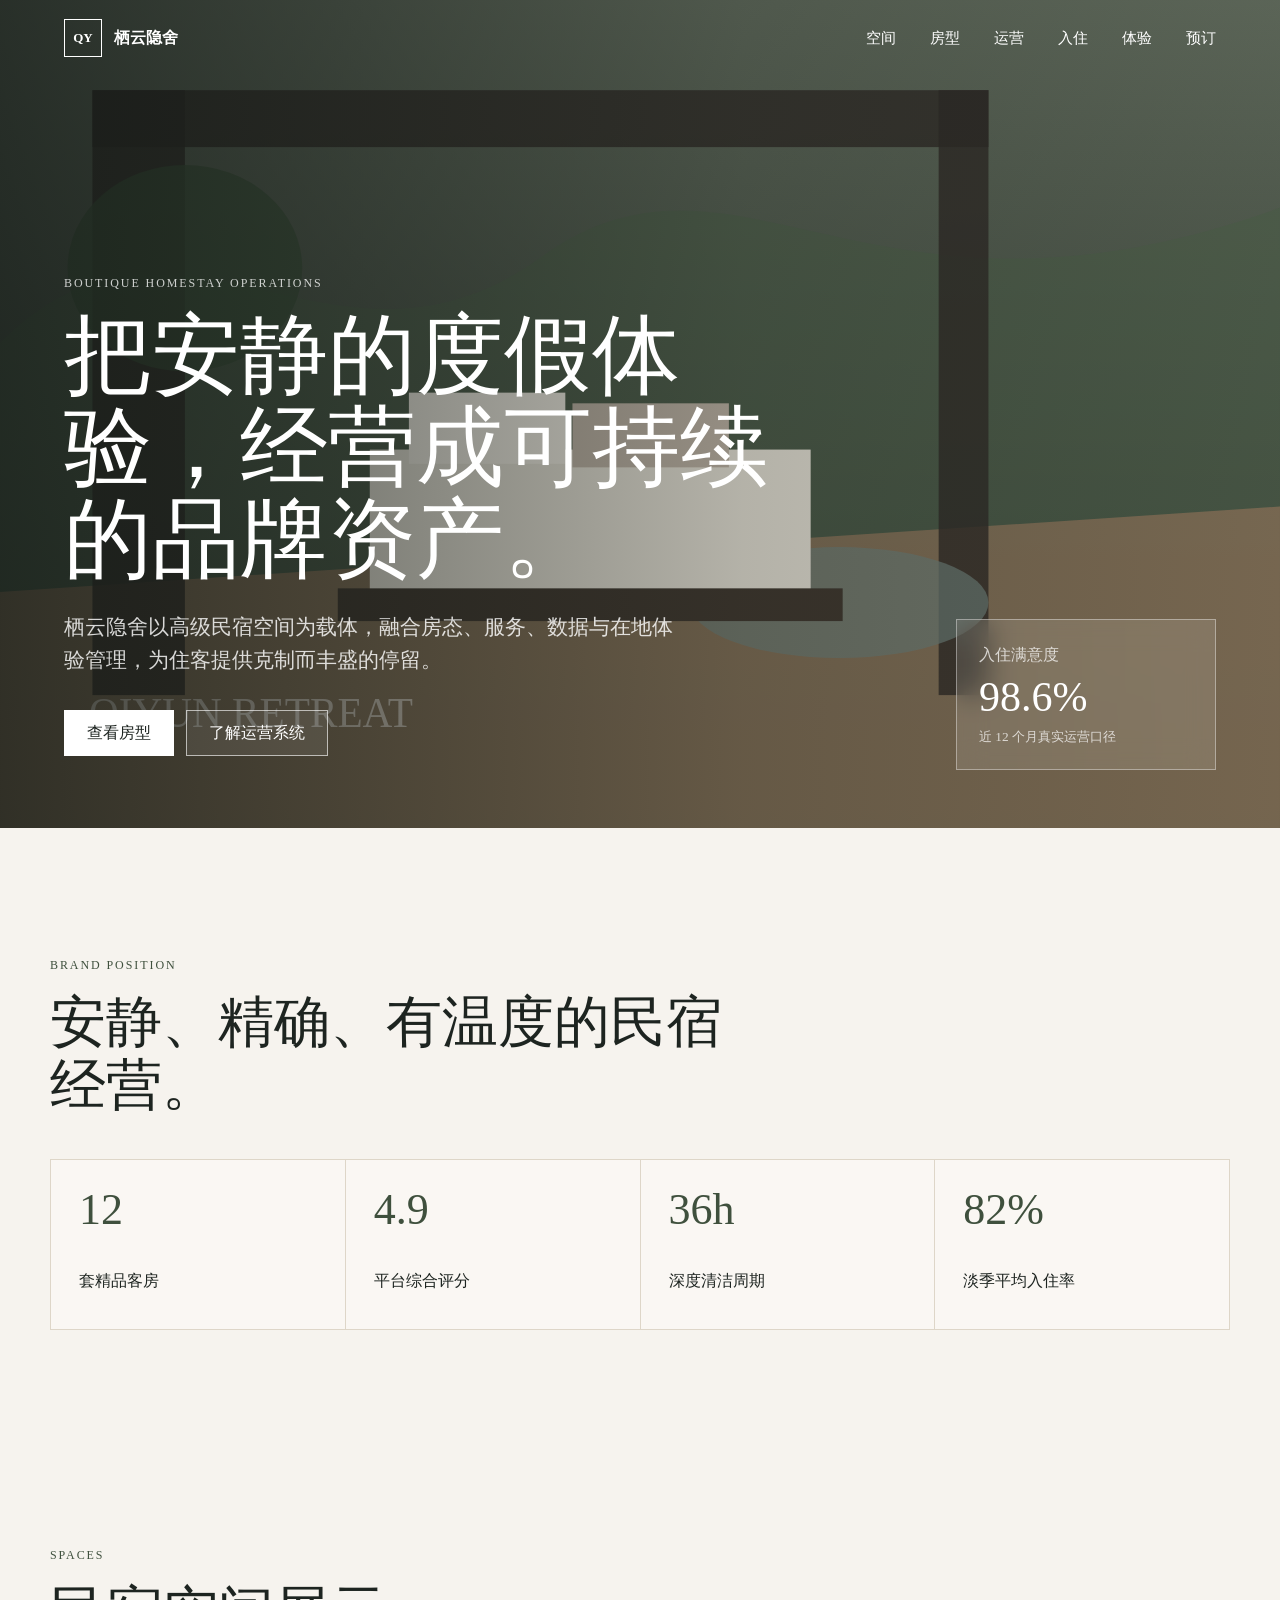
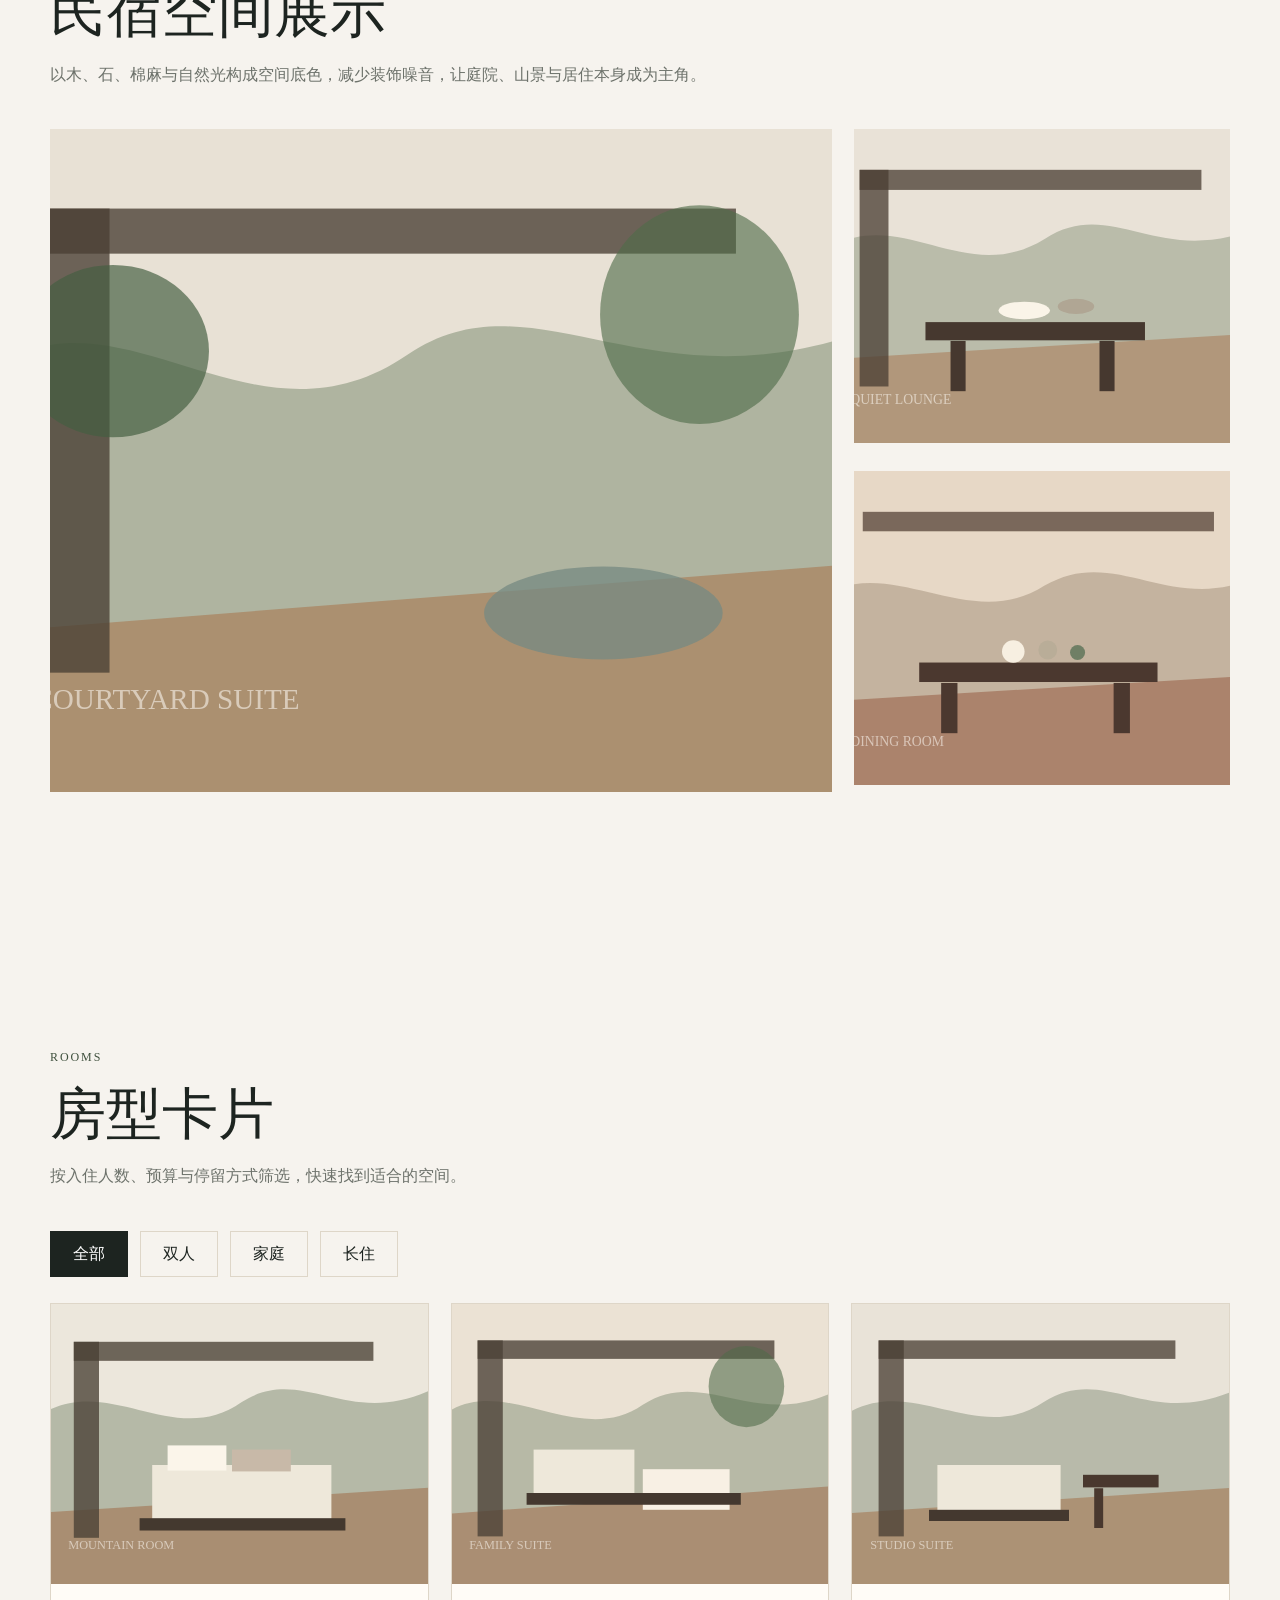
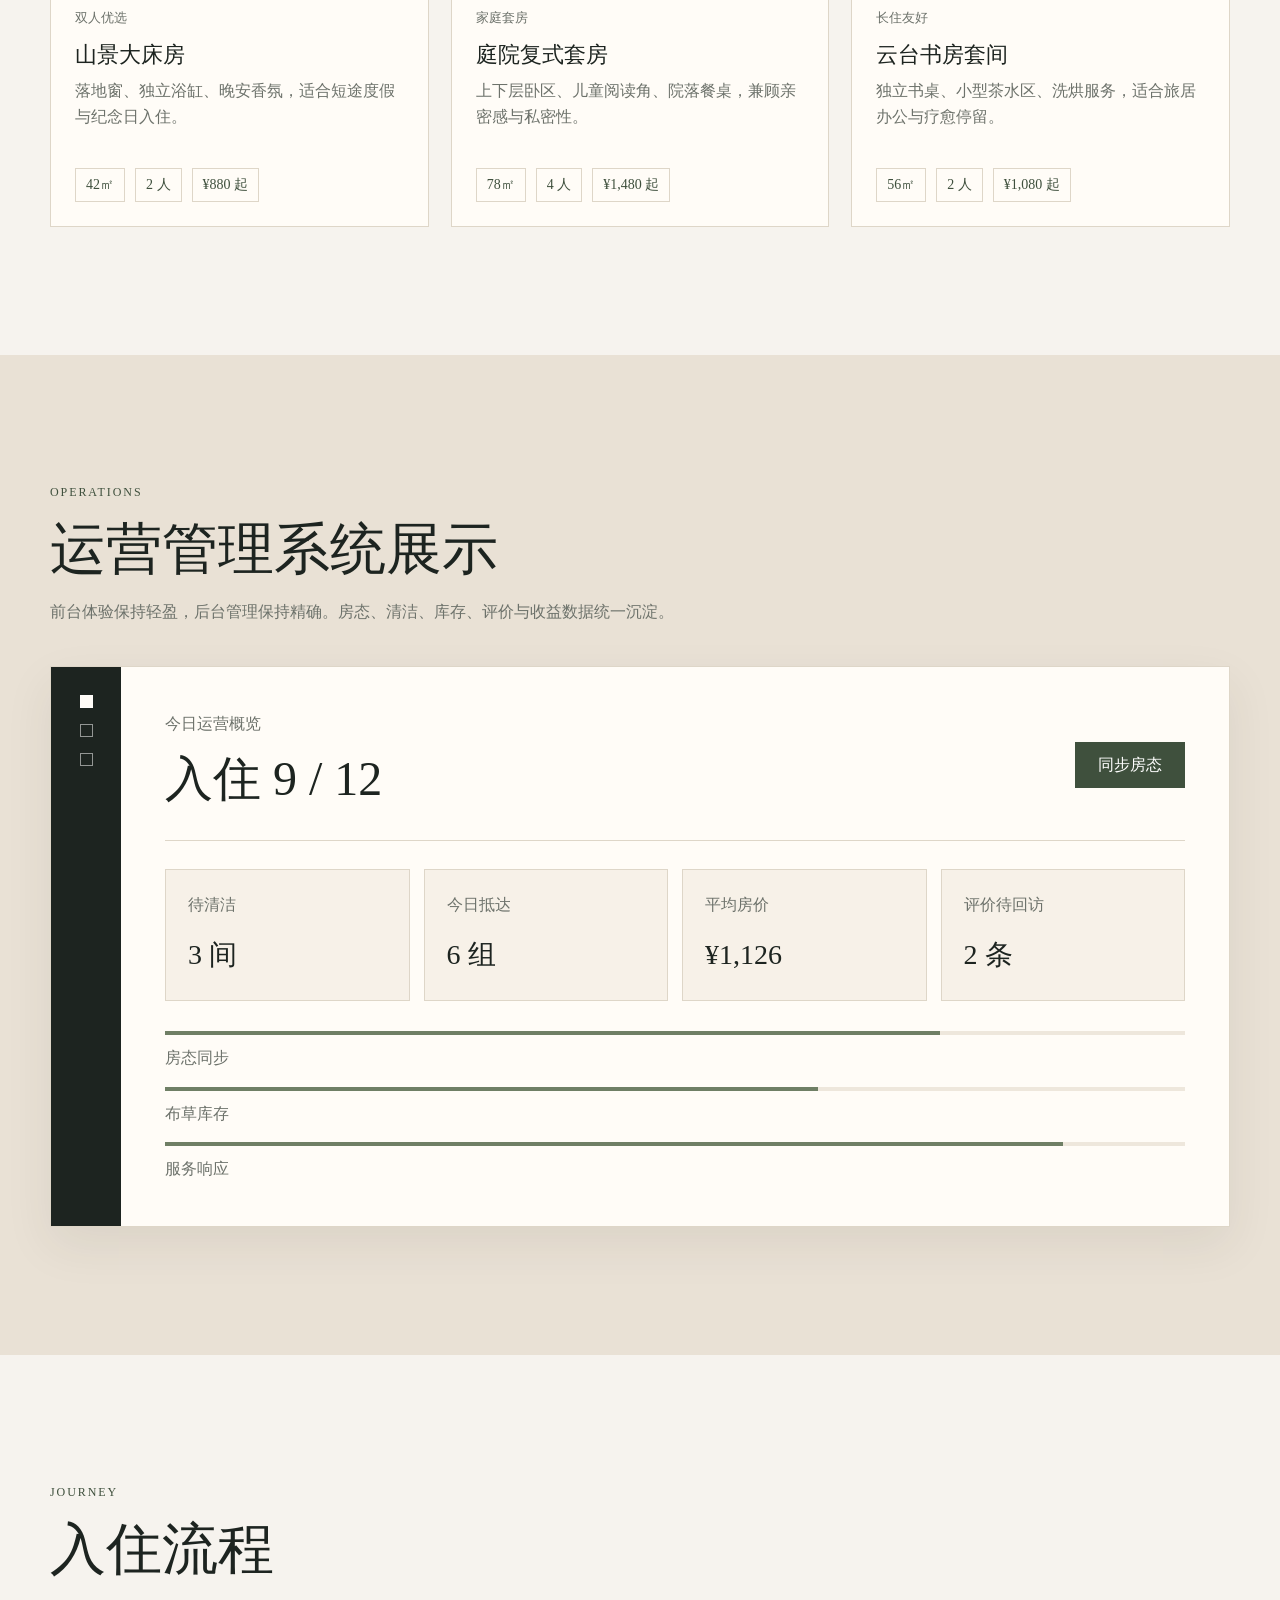
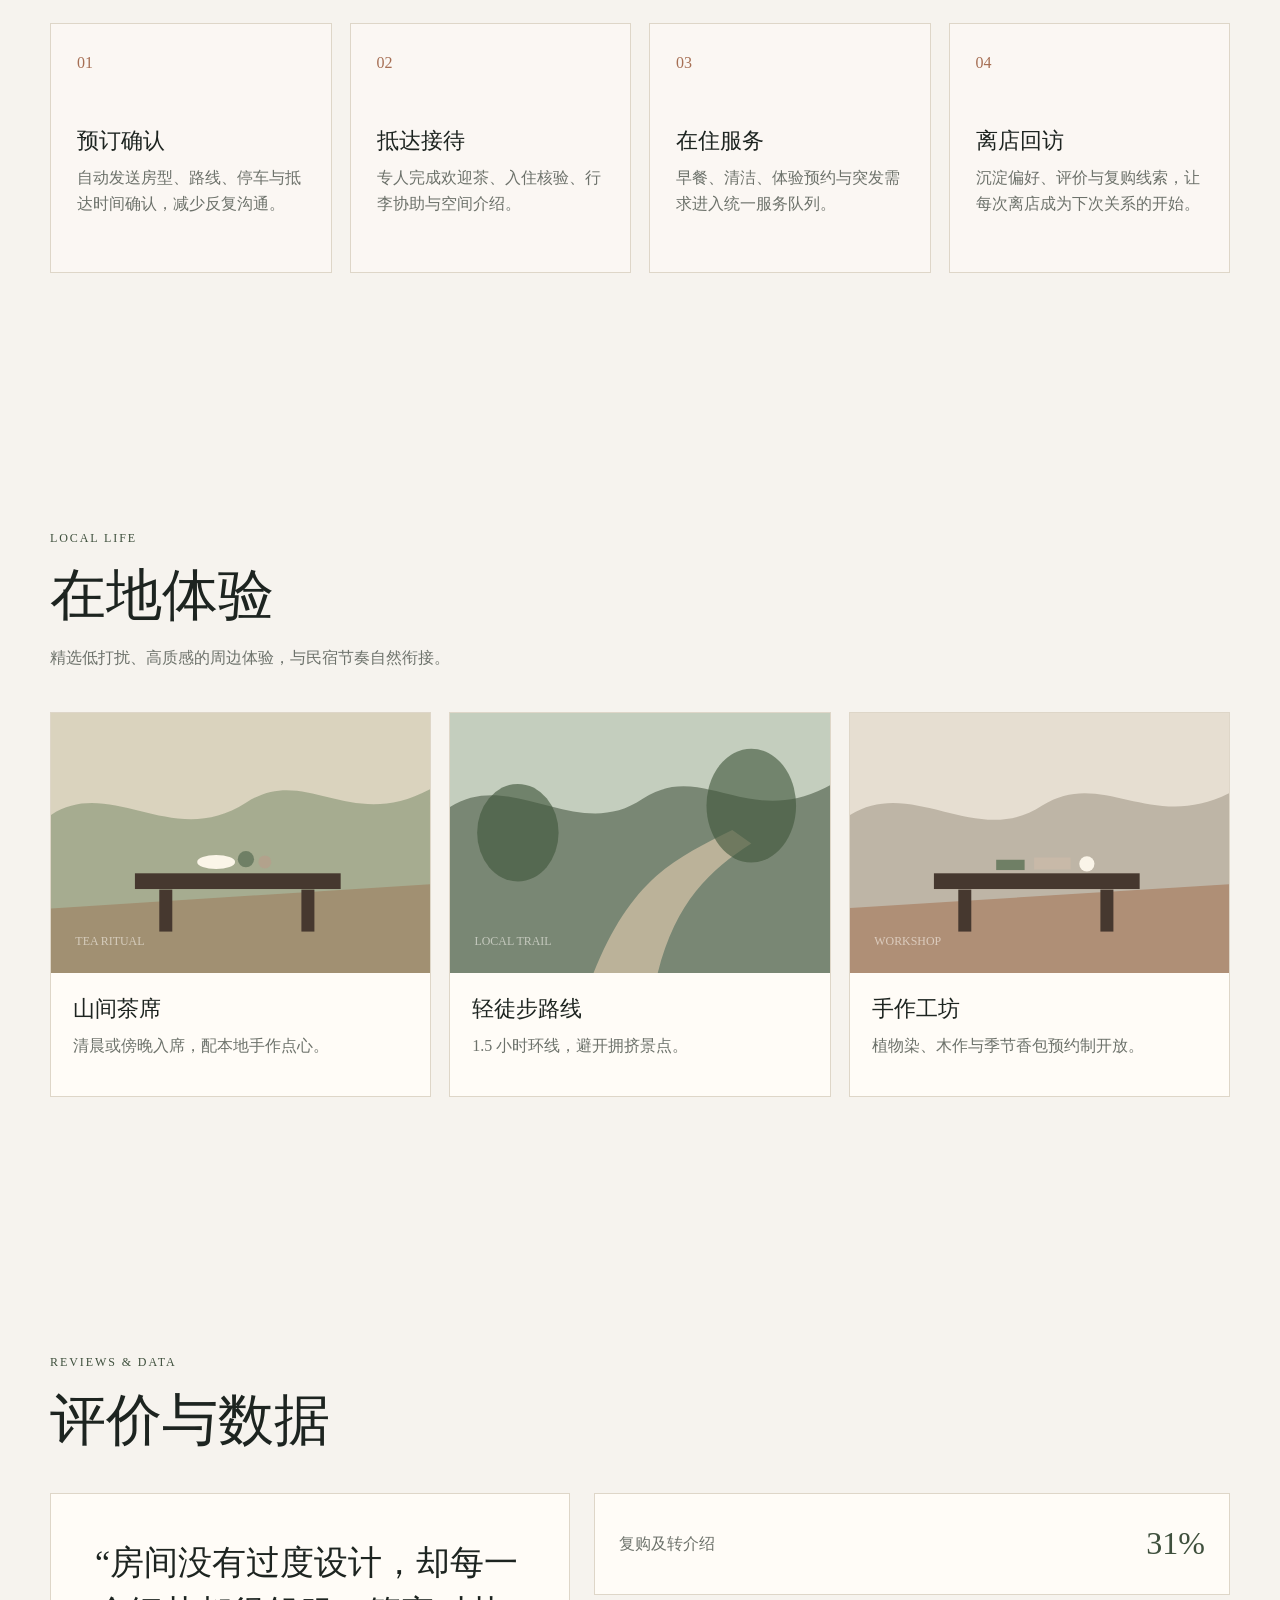
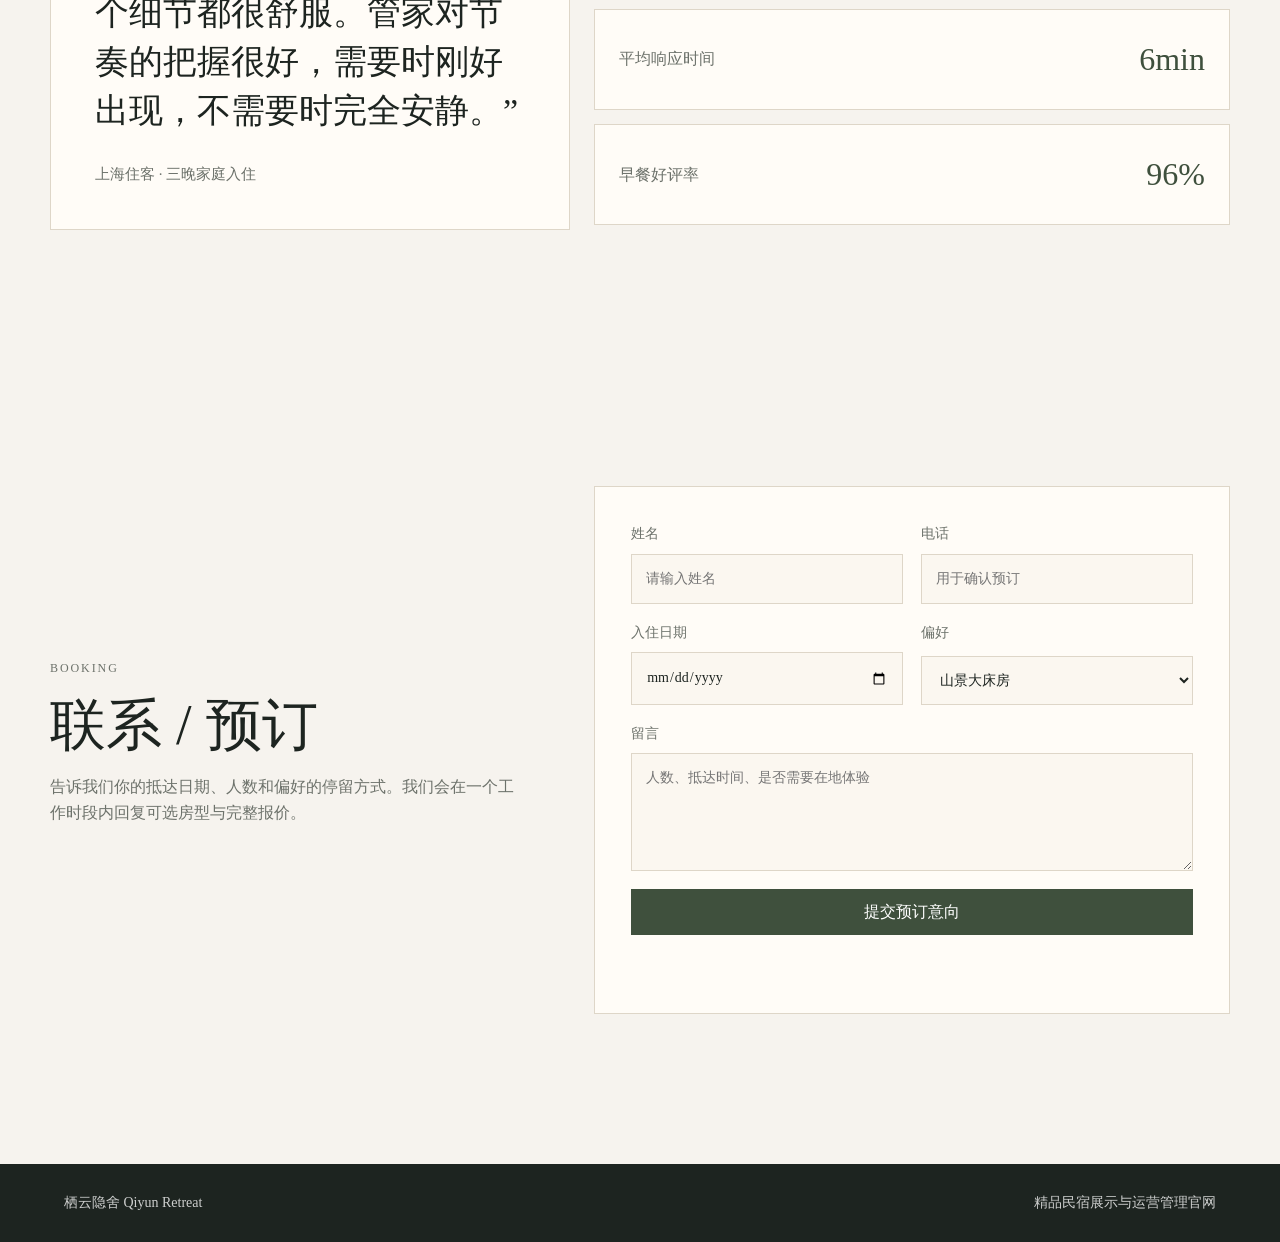
==== index.html @ 8122bf20 "Create homestay static website" ====
<!DOCTYPE html>
<html lang="zh-CN">
  <head>
    <meta charset="UTF-8" />
    <meta name="viewport" content="width=device-width, initial-scale=1.0" />
    <title>栖云隐舍 | 高级民宿运营与展示</title>
    <meta
      name="description"
      content="栖云隐舍是一个面向精品度假与高效运营的高级民宿品牌官网，展示空间、房型、入住流程、在地体验与运营管理能力。"
    />
    <link rel="stylesheet" href="styles.css" />
  </head>
  <body>
    <header class="site-header" data-header>
      <a class="brand" href="#home" aria-label="返回首页">
        <span class="brand-mark">QY</span>
        <span>栖云隐舍</span>
      </a>

      <button class="nav-toggle" type="button" aria-label="打开导航" aria-expanded="false" data-nav-toggle>
        <span></span>
        <span></span>
      </button>

      <nav class="site-nav" data-nav>
        <a href="#spaces">空间</a>
        <a href="#rooms">房型</a>
        <a href="#operations">运营</a>
        <a href="#journey">入住</a>
        <a href="#local">体验</a>
        <a href="#contact">预订</a>
      </nav>
    </header>

    <main>
      <section class="hero" id="home">
        <picture>
          <img src="assets/images/hero-retreat.svg" alt="山居民宿庭院与室内灯光" class="hero-image" />
        </picture>
        <div class="hero-overlay"></div>
        <div class="hero-content reveal">
          <p class="eyebrow">Boutique Homestay Operations</p>
          <h1>把安静的度假体验，经营成可持续的品牌资产。</h1>
          <p class="hero-copy">
            栖云隐舍以高级民宿空间为载体，融合房态、服务、数据与在地体验管理，为住客提供克制而丰盛的停留。
          </p>
          <div class="hero-actions">
            <a class="button primary" href="#rooms">查看房型</a>
            <a class="button secondary" href="#operations">了解运营系统</a>
          </div>
        </div>
        <div class="hero-panel reveal">
          <span>入住满意度</span>
          <strong>98.6%</strong>
          <small>近 12 个月真实运营口径</small>
        </div>
      </section>

      <section class="section intro">
        <div class="section-heading reveal">
          <p class="eyebrow">Brand Position</p>
          <h2>安静、精确、有温度的民宿经营。</h2>
        </div>
        <div class="intro-grid">
          <article class="metric-card reveal">
            <strong>12</strong>
            <span>套精品客房</span>
          </article>
          <article class="metric-card reveal">
            <strong>4.9</strong>
            <span>平台综合评分</span>
          </article>
          <article class="metric-card reveal">
            <strong>36h</strong>
            <span>深度清洁周期</span>
          </article>
          <article class="metric-card reveal">
            <strong>82%</strong>
            <span>淡季平均入住率</span>
          </article>
        </div>
      </section>

      <section class="section split-section" id="spaces">
        <div class="section-heading reveal">
          <p class="eyebrow">Spaces</p>
          <h2>民宿空间展示</h2>
          <p>
            以木、石、棉麻与自然光构成空间底色，减少装饰噪音，让庭院、山景与居住本身成为主角。
          </p>
        </div>
        <div class="space-gallery">
          <figure class="feature-image reveal">
            <img src="assets/images/courtyard-suite.svg" alt="带庭院的高级民宿客房" />
            <figcaption>庭院套房 · 私享泡池 · 晨间茶席</figcaption>
          </figure>
          <div class="stacked-images">
            <figure class="reveal">
              <img src="assets/images/lounge.svg" alt="民宿公共会客厅" />
              <figcaption>公共会客厅</figcaption>
            </figure>
            <figure class="reveal">
              <img src="assets/images/dining.svg" alt="民宿餐厅与早餐台" />
              <figcaption>早餐与晚间小食</figcaption>
            </figure>
          </div>
        </div>
      </section>

      <section class="section rooms-section" id="rooms">
        <div class="section-heading reveal">
          <p class="eyebrow">Rooms</p>
          <h2>房型卡片</h2>
          <p>按入住人数、预算与停留方式筛选，快速找到适合的空间。</p>
        </div>

        <div class="filter-bar reveal" aria-label="房型筛选">
          <button class="filter-button active" type="button" data-filter="all">全部</button>
          <button class="filter-button" type="button" data-filter="couple">双人</button>
          <button class="filter-button" type="button" data-filter="family">家庭</button>
          <button class="filter-button" type="button" data-filter="longstay">长住</button>
        </div>

        <div class="room-grid">
          <article class="room-card reveal" data-category="couple">
            <img src="assets/images/room-mountain.svg" alt="山景大床房" />
            <div class="room-card-body">
              <p class="room-label">双人优选</p>
              <h3>山景大床房</h3>
              <p>落地窗、独立浴缸、晚安香氛，适合短途度假与纪念日入住。</p>
              <div class="room-meta">
                <span>42㎡</span>
                <span>2 人</span>
                <span>¥880 起</span>
              </div>
            </div>
          </article>

          <article class="room-card reveal" data-category="family">
            <img src="assets/images/room-family.svg" alt="家庭复式套房" />
            <div class="room-card-body">
              <p class="room-label">家庭套房</p>
              <h3>庭院复式套房</h3>
              <p>上下层卧区、儿童阅读角、院落餐桌，兼顾亲密感与私密性。</p>
              <div class="room-meta">
                <span>78㎡</span>
                <span>4 人</span>
                <span>¥1,480 起</span>
              </div>
            </div>
          </article>

          <article class="room-card reveal" data-category="longstay">
            <img src="assets/images/room-studio.svg" alt="带书桌的长住套房" />
            <div class="room-card-body">
              <p class="room-label">长住友好</p>
              <h3>云台书房套间</h3>
              <p>独立书桌、小型茶水区、洗烘服务，适合旅居办公与疗愈停留。</p>
              <div class="room-meta">
                <span>56㎡</span>
                <span>2 人</span>
                <span>¥1,080 起</span>
              </div>
            </div>
          </article>
        </div>
      </section>

      <section class="section operations-section" id="operations">
        <div class="section-heading reveal">
          <p class="eyebrow">Operations</p>
          <h2>运营管理系统展示</h2>
          <p>前台体验保持轻盈，后台管理保持精确。房态、清洁、库存、评价与收益数据统一沉淀。</p>
        </div>
        <div class="dashboard reveal">
          <div class="dashboard-sidebar">
            <span class="dot active"></span>
            <span class="dot"></span>
            <span class="dot"></span>
          </div>
          <div class="dashboard-main">
            <div class="dashboard-top">
              <div>
                <span>今日运营概览</span>
                <strong>入住 9 / 12</strong>
              </div>
              <button type="button">同步房态</button>
            </div>
            <div class="dashboard-grid">
              <article>
                <span>待清洁</span>
                <strong>3 间</strong>
              </article>
              <article>
                <span>今日抵达</span>
                <strong>6 组</strong>
              </article>
              <article>
                <span>平均房价</span>
                <strong>¥1,126</strong>
              </article>
              <article>
                <span>评价待回访</span>
                <strong>2 条</strong>
              </article>
            </div>
            <div class="timeline">
              <span style="--width: 76%">房态同步</span>
              <span style="--width: 64%">布草库存</span>
              <span style="--width: 88%">服务响应</span>
            </div>
          </div>
        </div>
      </section>

      <section class="section process-section" id="journey">
        <div class="section-heading reveal">
          <p class="eyebrow">Journey</p>
          <h2>入住流程</h2>
        </div>
        <div class="process-grid">
          <article class="process-card reveal">
            <span>01</span>
            <h3>预订确认</h3>
            <p>自动发送房型、路线、停车与抵达时间确认，减少反复沟通。</p>
          </article>
          <article class="process-card reveal">
            <span>02</span>
            <h3>抵达接待</h3>
            <p>专人完成欢迎茶、入住核验、行李协助与空间介绍。</p>
          </article>
          <article class="process-card reveal">
            <span>03</span>
            <h3>在住服务</h3>
            <p>早餐、清洁、体验预约与突发需求进入统一服务队列。</p>
          </article>
          <article class="process-card reveal">
            <span>04</span>
            <h3>离店回访</h3>
            <p>沉淀偏好、评价与复购线索，让每次离店成为下次关系的开始。</p>
          </article>
        </div>
      </section>

      <section class="section local-section" id="local">
        <div class="section-heading reveal">
          <p class="eyebrow">Local Life</p>
          <h2>在地体验</h2>
          <p>精选低打扰、高质感的周边体验，与民宿节奏自然衔接。</p>
        </div>
        <div class="experience-grid">
          <article class="experience-card reveal">
            <img src="assets/images/tea.svg" alt="山间茶席体验" />
            <h3>山间茶席</h3>
            <p>清晨或傍晚入席，配本地手作点心。</p>
          </article>
          <article class="experience-card reveal">
            <img src="assets/images/trail.svg" alt="轻徒步路线" />
            <h3>轻徒步路线</h3>
            <p>1.5 小时环线，避开拥挤景点。</p>
          </article>
          <article class="experience-card reveal">
            <img src="assets/images/workshop.svg" alt="手作体验工坊" />
            <h3>手作工坊</h3>
            <p>植物染、木作与季节香包预约制开放。</p>
          </article>
        </div>
      </section>

      <section class="section review-section" id="reviews">
        <div class="section-heading reveal">
          <p class="eyebrow">Reviews & Data</p>
          <h2>评价与数据</h2>
        </div>
        <div class="review-layout">
          <blockquote class="review-card reveal">
            “房间没有过度设计，却每一个细节都很舒服。管家对节奏的把握很好，需要时刚好出现，不需要时完全安静。”
            <cite>上海住客 · 三晚家庭入住</cite>
          </blockquote>
          <div class="data-list reveal">
            <div>
              <span>复购及转介绍</span>
              <strong>31%</strong>
            </div>
            <div>
              <span>平均响应时间</span>
              <strong>6min</strong>
            </div>
            <div>
              <span>早餐好评率</span>
              <strong>96%</strong>
            </div>
          </div>
        </div>
      </section>

      <section class="section contact-section" id="contact">
        <div class="contact-copy reveal">
          <p class="eyebrow">Booking</p>
          <h2>联系 / 预订</h2>
          <p>告诉我们你的抵达日期、人数和偏好的停留方式。我们会在一个工作时段内回复可选房型与完整报价。</p>
        </div>
        <form class="booking-form reveal">
          <label>
            姓名
            <input type="text" name="name" placeholder="请输入姓名" required />
          </label>
          <label>
            电话
            <input type="tel" name="phone" placeholder="用于确认预订" required />
          </label>
          <label>
            入住日期
            <input type="date" name="date" required />
          </label>
          <label>
            偏好
            <select name="preference">
              <option>山景大床房</option>
              <option>庭院复式套房</option>
              <option>云台书房套间</option>
              <option>需要管家推荐</option>
            </select>
          </label>
          <label class="full">
            留言
            <textarea name="message" rows="4" placeholder="人数、抵达时间、是否需要在地体验"></textarea>
          </label>
          <button class="button primary full" type="submit">提交预订意向</button>
          <p class="form-note" data-form-note></p>
        </form>
      </section>
    </main>

    <footer class="site-footer">
      <span>栖云隐舍 Qiyun Retreat</span>
      <span>精品民宿展示与运营管理官网</span>
    </footer>

    <script src="script.js"></script>
  </body>
</html>
---- styles.css ----
:root {
  --bg: #f6f3ee;
  --surface: #fffcf7;
  --surface-soft: #eee7dc;
  --ink: #1d2420;
  --muted: #6d726b;
  --line: #ded6c8;
  --accent: #6f7f65;
  --accent-dark: #3f503d;
  --clay: #a66f54;
  --white: #ffffff;
  --shadow: 0 18px 45px rgba(54, 45, 34, 0.08);
  --header-height: 76px;
  --max: 1180px;
}

* {
  box-sizing: border-box;
}

html {
  scroll-behavior: smooth;
}

body {
  margin: 0;
  background: var(--bg);
  color: var(--ink);
  font-family: "Noto Serif SC", "Songti SC", "Microsoft YaHei", serif;
  line-height: 1.6;
}

body.nav-open {
  overflow: hidden;
}

img {
  display: block;
  width: 100%;
  height: 100%;
  object-fit: cover;
}

a {
  color: inherit;
  text-decoration: none;
}

button,
input,
select,
textarea {
  font: inherit;
}

.site-header {
  position: fixed;
  inset: 0 0 auto;
  z-index: 20;
  height: var(--header-height);
  display: flex;
  align-items: center;
  justify-content: space-between;
  padding: 0 clamp(20px, 5vw, 64px);
  color: var(--white);
  transition: background 220ms ease, color 220ms ease, border-color 220ms ease;
}

.site-header.scrolled,
.site-header.menu-open {
  background: rgba(255, 252, 247, 0.94);
  color: var(--ink);
  border-bottom: 1px solid var(--line);
  backdrop-filter: blur(18px);
}

.brand {
  display: inline-flex;
  align-items: center;
  gap: 12px;
  font-weight: 600;
  letter-spacing: 0;
}

.brand-mark {
  display: grid;
  width: 38px;
  height: 38px;
  place-items: center;
  border: 1px solid currentColor;
  font-family: Georgia, serif;
  font-size: 13px;
}

.site-nav {
  display: flex;
  align-items: center;
  gap: clamp(18px, 3vw, 34px);
  font-size: 15px;
}

.site-nav a {
  position: relative;
  padding: 8px 0;
}

.site-nav a::after {
  position: absolute;
  content: "";
  left: 0;
  right: 0;
  bottom: 2px;
  height: 1px;
  background: currentColor;
  transform: scaleX(0);
  transform-origin: right;
  transition: transform 180ms ease;
}

.site-nav a:hover::after,
.site-nav a:focus-visible::after {
  transform: scaleX(1);
  transform-origin: left;
}

.nav-toggle {
  display: none;
  width: 44px;
  height: 44px;
  padding: 0;
  border: 1px solid currentColor;
  background: transparent;
  color: inherit;
}

.nav-toggle span {
  display: block;
  width: 18px;
  height: 1px;
  margin: 6px auto;
  background: currentColor;
  transition: transform 180ms ease;
}

.nav-toggle[aria-expanded="true"] span:first-child {
  transform: translateY(3.5px) rotate(45deg);
}

.nav-toggle[aria-expanded="true"] span:last-child {
  transform: translateY(-3.5px) rotate(-45deg);
}

.hero {
  position: relative;
  min-height: 92vh;
  display: grid;
  align-items: end;
  padding: calc(var(--header-height) + 84px) clamp(20px, 5vw, 64px) 72px;
  color: var(--white);
  overflow: hidden;
}

.hero-image,
.hero picture,
.hero-overlay {
  position: absolute;
  inset: 0;
}

.hero-image {
  filter: saturate(0.86);
}

.hero-overlay {
  background: linear-gradient(90deg, rgba(17, 23, 20, 0.72), rgba(17, 23, 20, 0.26) 58%, rgba(17, 23, 20, 0.12));
}

.hero-content {
  position: relative;
  z-index: 2;
  width: min(760px, 100%);
}

.eyebrow {
  margin: 0 0 16px;
  color: var(--accent-dark);
  font-family: Georgia, "Times New Roman", serif;
  font-size: 12px;
  letter-spacing: 0.16em;
  text-transform: uppercase;
}

.hero .eyebrow {
  color: rgba(255, 255, 255, 0.78);
}

h1,
h2,
h3,
p {
  margin-top: 0;
}

h1 {
  max-width: 820px;
  margin-bottom: 24px;
  font-size: clamp(44px, 7vw, 88px);
  font-weight: 500;
  line-height: 1.05;
}

h2 {
  margin-bottom: 18px;
  font-size: clamp(32px, 4.5vw, 56px);
  font-weight: 500;
  line-height: 1.12;
}

h3 {
  margin-bottom: 10px;
  font-size: 22px;
  font-weight: 500;
  line-height: 1.25;
}

.hero-copy {
  max-width: 620px;
  margin-bottom: 32px;
  color: rgba(255, 255, 255, 0.82);
  font-size: clamp(17px, 2vw, 21px);
}

.hero-actions,
.filter-bar {
  display: flex;
  flex-wrap: wrap;
  gap: 12px;
}

.button,
.filter-button,
.dashboard-top button {
  display: inline-flex;
  align-items: center;
  justify-content: center;
  min-height: 46px;
  padding: 0 22px;
  border: 1px solid transparent;
  cursor: pointer;
  transition: transform 180ms ease, background 180ms ease, color 180ms ease, border-color 180ms ease;
}

.button:hover,
.filter-button:hover,
.dashboard-top button:hover {
  transform: translateY(-2px);
}

.button.primary {
  background: var(--accent-dark);
  color: var(--white);
  border-color: var(--accent-dark);
}

.hero .button.primary {
  background: var(--white);
  color: var(--ink);
  border-color: var(--white);
}

.button.secondary {
  color: var(--white);
  border-color: rgba(255, 255, 255, 0.62);
  background: rgba(255, 255, 255, 0.08);
}

.hero-panel {
  position: absolute;
  z-index: 2;
  right: clamp(20px, 5vw, 64px);
  bottom: 58px;
  width: min(260px, calc(100% - 40px));
  padding: 22px;
  border: 1px solid rgba(255, 255, 255, 0.38);
  background: rgba(255, 252, 247, 0.12);
  backdrop-filter: blur(14px);
}

.hero-panel span,
.hero-panel small {
  display: block;
  color: rgba(255, 255, 255, 0.74);
}

.hero-panel strong {
  display: block;
  margin: 8px 0;
  font-size: 42px;
  font-weight: 500;
  line-height: 1;
}

.section {
  width: min(var(--max), calc(100% - 40px));
  margin: 0 auto;
  padding: clamp(72px, 10vw, 130px) 0;
}

.section-heading {
  max-width: 720px;
  margin-bottom: 42px;
}

.section-heading p:not(.eyebrow),
.contact-copy p,
.room-card p,
.process-card p,
.experience-card p {
  color: var(--muted);
}

.intro {
  padding-bottom: clamp(44px, 7vw, 88px);
}

.intro-grid {
  display: grid;
  grid-template-columns: repeat(4, 1fr);
  border-top: 1px solid var(--line);
  border-left: 1px solid var(--line);
}

.metric-card {
  min-height: 170px;
  padding: 28px;
  border-right: 1px solid var(--line);
  border-bottom: 1px solid var(--line);
  background: rgba(255, 252, 247, 0.42);
}

.metric-card strong {
  display: block;
  margin-bottom: 36px;
  color: var(--accent-dark);
  font-size: 44px;
  font-weight: 500;
  line-height: 1;
}

.space-gallery {
  display: grid;
  grid-template-columns: minmax(0, 1.35fr) minmax(260px, 0.65fr);
  gap: 22px;
}

figure {
  margin: 0;
  overflow: hidden;
  background: var(--surface-soft);
}

.feature-image {
  aspect-ratio: 1.18 / 1;
}

.stacked-images {
  display: grid;
  gap: 22px;
}

.stacked-images figure {
  aspect-ratio: 1.2 / 1;
}

figcaption {
  padding: 14px 0 0;
  color: var(--muted);
  font-size: 14px;
  background: var(--bg);
}

.filter-bar {
  margin-bottom: 26px;
}

.filter-button {
  background: transparent;
  color: var(--ink);
  border-color: var(--line);
}

.filter-button.active {
  background: var(--ink);
  color: var(--white);
  border-color: var(--ink);
}

.room-grid {
  display: grid;
  grid-template-columns: repeat(3, 1fr);
  gap: 22px;
}

.room-card,
.experience-card,
.review-card,
.dashboard,
.booking-form {
  background: var(--surface);
  border: 1px solid var(--line);
}

.room-card {
  display: flex;
  min-height: 100%;
  flex-direction: column;
  transition: transform 220ms ease, border-color 220ms ease;
}

.room-card.is-hidden {
  display: none;
}

.room-card:hover,
.experience-card:hover,
.process-card:hover {
  transform: translateY(-5px);
  border-color: rgba(63, 80, 61, 0.42);
}

.room-card img {
  height: 280px;
}

.room-card-body {
  display: flex;
  flex: 1;
  flex-direction: column;
  padding: 24px;
}

.room-label {
  margin-bottom: 12px;
  color: var(--clay);
  font-size: 13px;
}

.room-meta {
  display: flex;
  flex-wrap: wrap;
  gap: 10px;
  margin-top: auto;
  padding-top: 22px;
  color: var(--accent-dark);
  font-size: 14px;
}

.room-meta span {
  padding: 5px 10px;
  border: 1px solid var(--line);
}

.operations-section {
  width: 100%;
  max-width: none;
  padding-inline: max(20px, calc((100vw - var(--max)) / 2));
  background: #e9e1d5;
}

.dashboard {
  display: grid;
  grid-template-columns: 70px 1fr;
  min-height: 430px;
  box-shadow: var(--shadow);
}

.dashboard-sidebar {
  display: flex;
  flex-direction: column;
  align-items: center;
  gap: 16px;
  padding-top: 28px;
  background: var(--ink);
}

.dot {
  width: 13px;
  height: 13px;
  border: 1px solid rgba(255, 255, 255, 0.52);
}

.dot.active {
  background: var(--surface);
}

.dashboard-main {
  padding: clamp(24px, 4vw, 44px);
}

.dashboard-top {
  display: flex;
  align-items: center;
  justify-content: space-between;
  gap: 18px;
  margin-bottom: 28px;
  padding-bottom: 22px;
  border-bottom: 1px solid var(--line);
}

.dashboard-top span,
.dashboard-grid span,
.timeline span {
  display: block;
  color: var(--muted);
}

.dashboard-top strong {
  display: block;
  margin-top: 4px;
  font-size: clamp(30px, 4vw, 48px);
  font-weight: 500;
}

.dashboard-top button {
  background: var(--accent-dark);
  color: var(--white);
}

.dashboard-grid {
  display: grid;
  grid-template-columns: repeat(4, 1fr);
  gap: 14px;
  margin-bottom: 30px;
}

.dashboard-grid article {
  padding: 22px;
  background: #f7f1e8;
  border: 1px solid var(--line);
}

.dashboard-grid strong {
  display: block;
  margin-top: 16px;
  font-size: 28px;
  font-weight: 500;
}

.timeline {
  display: grid;
  gap: 16px;
}

.timeline span {
  position: relative;
  padding-top: 14px;
}

.timeline span::before,
.timeline span::after {
  position: absolute;
  content: "";
  left: 0;
  top: 0;
  height: 4px;
}

.timeline span::before {
  width: 100%;
  background: var(--surface-soft);
}

.timeline span::after {
  width: var(--width);
  background: var(--accent);
}

.process-grid,
.experience-grid {
  display: grid;
  grid-template-columns: repeat(4, 1fr);
  gap: 18px;
}

.process-card {
  min-height: 250px;
  padding: 26px;
  border: 1px solid var(--line);
  background: rgba(255, 252, 247, 0.55);
  transition: transform 220ms ease, border-color 220ms ease;
}

.process-card span {
  display: block;
  margin-bottom: 52px;
  color: var(--clay);
}

.experience-grid {
  grid-template-columns: repeat(3, 1fr);
}

.experience-card {
  padding-bottom: 22px;
  transition: transform 220ms ease, border-color 220ms ease;
}

.experience-card img {
  height: 260px;
  margin-bottom: 22px;
}

.experience-card h3,
.experience-card p {
  padding: 0 22px;
}

.review-layout,
.contact-section {
  display: grid;
  grid-template-columns: minmax(0, 0.9fr) minmax(320px, 1.1fr);
  gap: 24px;
  align-items: start;
}

.review-card {
  margin: 0;
  padding: clamp(28px, 4vw, 44px);
  color: var(--ink);
  font-size: clamp(22px, 3vw, 34px);
  line-height: 1.45;
}

.review-card cite {
  display: block;
  margin-top: 28px;
  color: var(--muted);
  font-size: 15px;
  font-style: normal;
}

.data-list {
  display: grid;
  gap: 14px;
}

.data-list div {
  display: flex;
  align-items: center;
  justify-content: space-between;
  gap: 16px;
  padding: 24px;
  background: var(--surface);
  border: 1px solid var(--line);
}

.data-list span {
  color: var(--muted);
}

.data-list strong {
  color: var(--accent-dark);
  font-size: 32px;
  font-weight: 500;
}

.contact-section {
  align-items: center;
  padding-bottom: clamp(84px, 12vw, 150px);
}

.contact-copy {
  max-width: 470px;
}

.booking-form {
  display: grid;
  grid-template-columns: repeat(2, 1fr);
  gap: 18px;
  padding: clamp(24px, 4vw, 36px);
}

.booking-form label {
  display: grid;
  gap: 8px;
  color: var(--muted);
  font-size: 14px;
}

.booking-form input,
.booking-form select,
.booking-form textarea {
  width: 100%;
  border: 1px solid var(--line);
  background: #fbf7f0;
  color: var(--ink);
  padding: 13px 14px;
  outline: none;
  transition: border-color 180ms ease, background 180ms ease;
}

.booking-form input:focus,
.booking-form select:focus,
.booking-form textarea:focus {
  border-color: var(--accent-dark);
  background: var(--white);
}

.full {
  grid-column: 1 / -1;
}

.form-note {
  grid-column: 1 / -1;
  min-height: 24px;
  margin: 0;
  color: var(--accent-dark);
}

.site-footer {
  display: flex;
  justify-content: space-between;
  gap: 20px;
  padding: 28px clamp(20px, 5vw, 64px);
  color: rgba(255, 255, 255, 0.78);
  background: var(--ink);
  font-size: 14px;
}

.reveal {
  opacity: 0;
  transform: translateY(26px);
  transition: opacity 620ms ease, transform 620ms ease;
}

.reveal.visible {
  opacity: 1;
  transform: translateY(0);
}

@media (max-width: 980px) {
  .intro-grid,
  .room-grid,
  .dashboard-grid,
  .process-grid,
  .experience-grid,
  .review-layout,
  .contact-section {
    grid-template-columns: repeat(2, 1fr);
  }

  .space-gallery {
    grid-template-columns: 1fr;
  }

  .hero-panel {
    position: relative;
    right: auto;
    bottom: auto;
    margin-top: 46px;
  }
}

@media (max-width: 760px) {
  :root {
    --header-height: 68px;
  }

  .nav-toggle {
    display: block;
  }

  .site-nav {
    position: fixed;
    inset: var(--header-height) 0 auto;
    display: grid;
    gap: 0;
    padding: 18px 20px 26px;
    background: rgba(255, 252, 247, 0.98);
    color: var(--ink);
    border-bottom: 1px solid var(--line);
    transform: translateY(-120%);
    transition: transform 220ms ease;
  }

  .site-nav.open {
    transform: translateY(0);
  }

  .site-nav a {
    padding: 15px 0;
    border-bottom: 1px solid var(--line);
  }

  .hero {
    min-height: 88vh;
    padding-bottom: 42px;
  }

  .hero-overlay {
    background: linear-gradient(180deg, rgba(17, 23, 20, 0.38), rgba(17, 23, 20, 0.78));
  }

  h1 {
    font-size: clamp(42px, 13vw, 64px);
  }

  .intro-grid,
  .room-grid,
  .dashboard-grid,
  .process-grid,
  .experience-grid,
  .review-layout,
  .contact-section,
  .booking-form {
    grid-template-columns: 1fr;
  }

  .metric-card {
    min-height: 140px;
  }

  .dashboard {
    grid-template-columns: 1fr;
  }

  .dashboard-sidebar {
    display: none;
  }

  .dashboard-top {
    align-items: flex-start;
    flex-direction: column;
  }

  .site-footer {
    flex-direction: column;
  }
}

@media (prefers-reduced-motion: reduce) {
  *,
  *::before,
  *::after {
    scroll-behavior: auto !important;
    transition: none !important;
  }

  .reveal {
    opacity: 1;
    transform: none;
  }
}
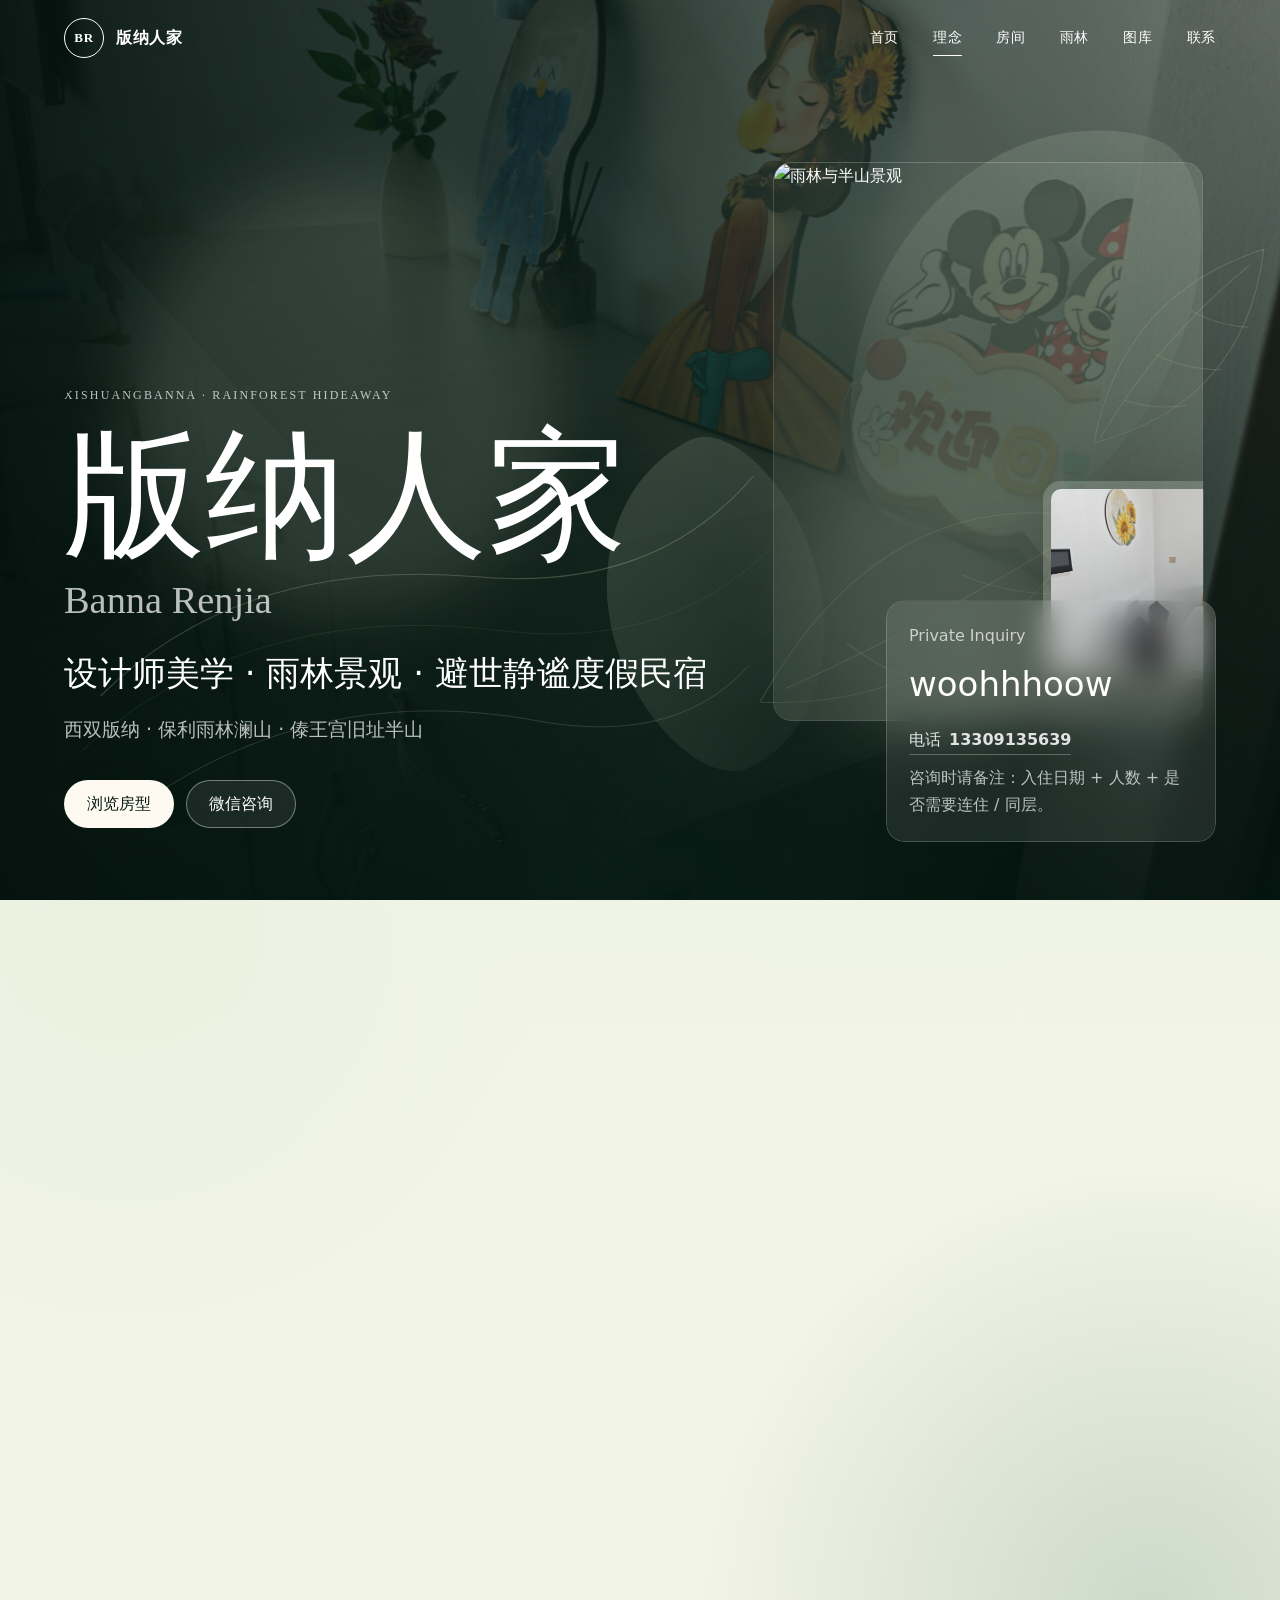
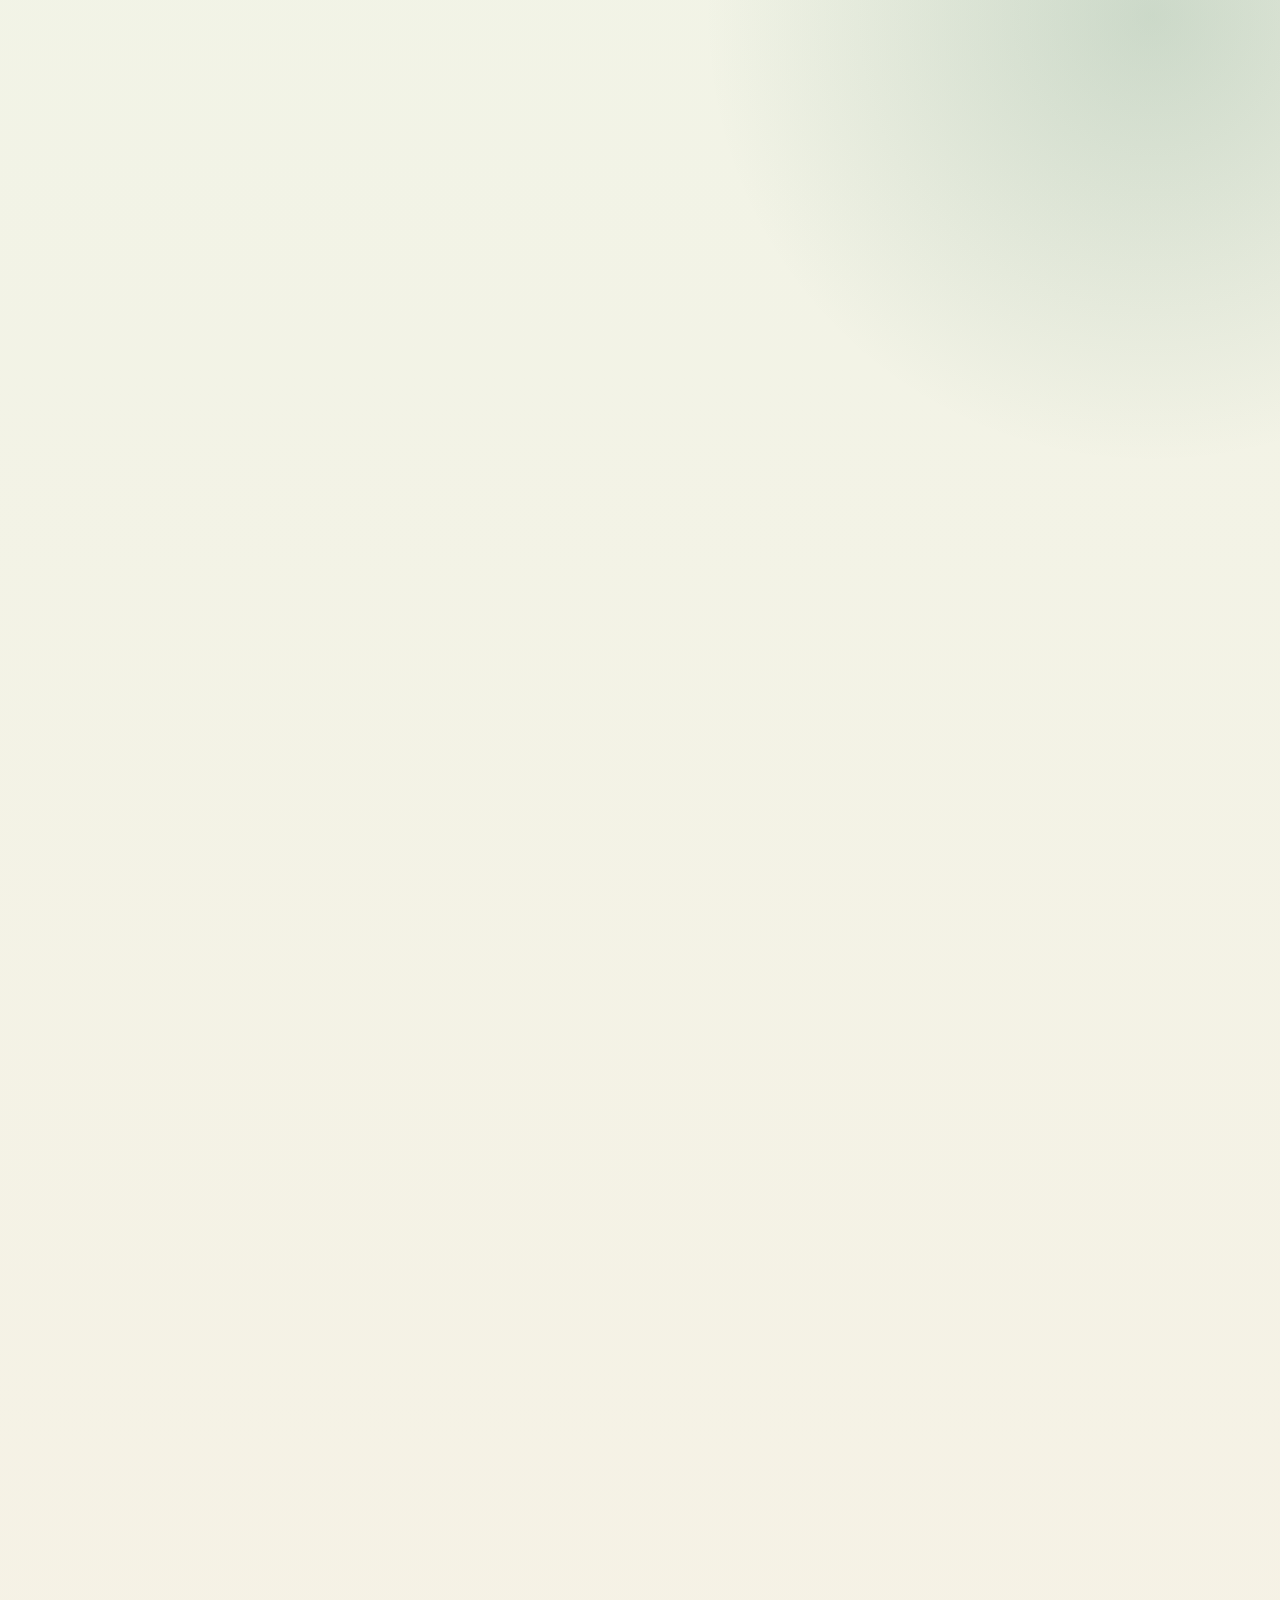
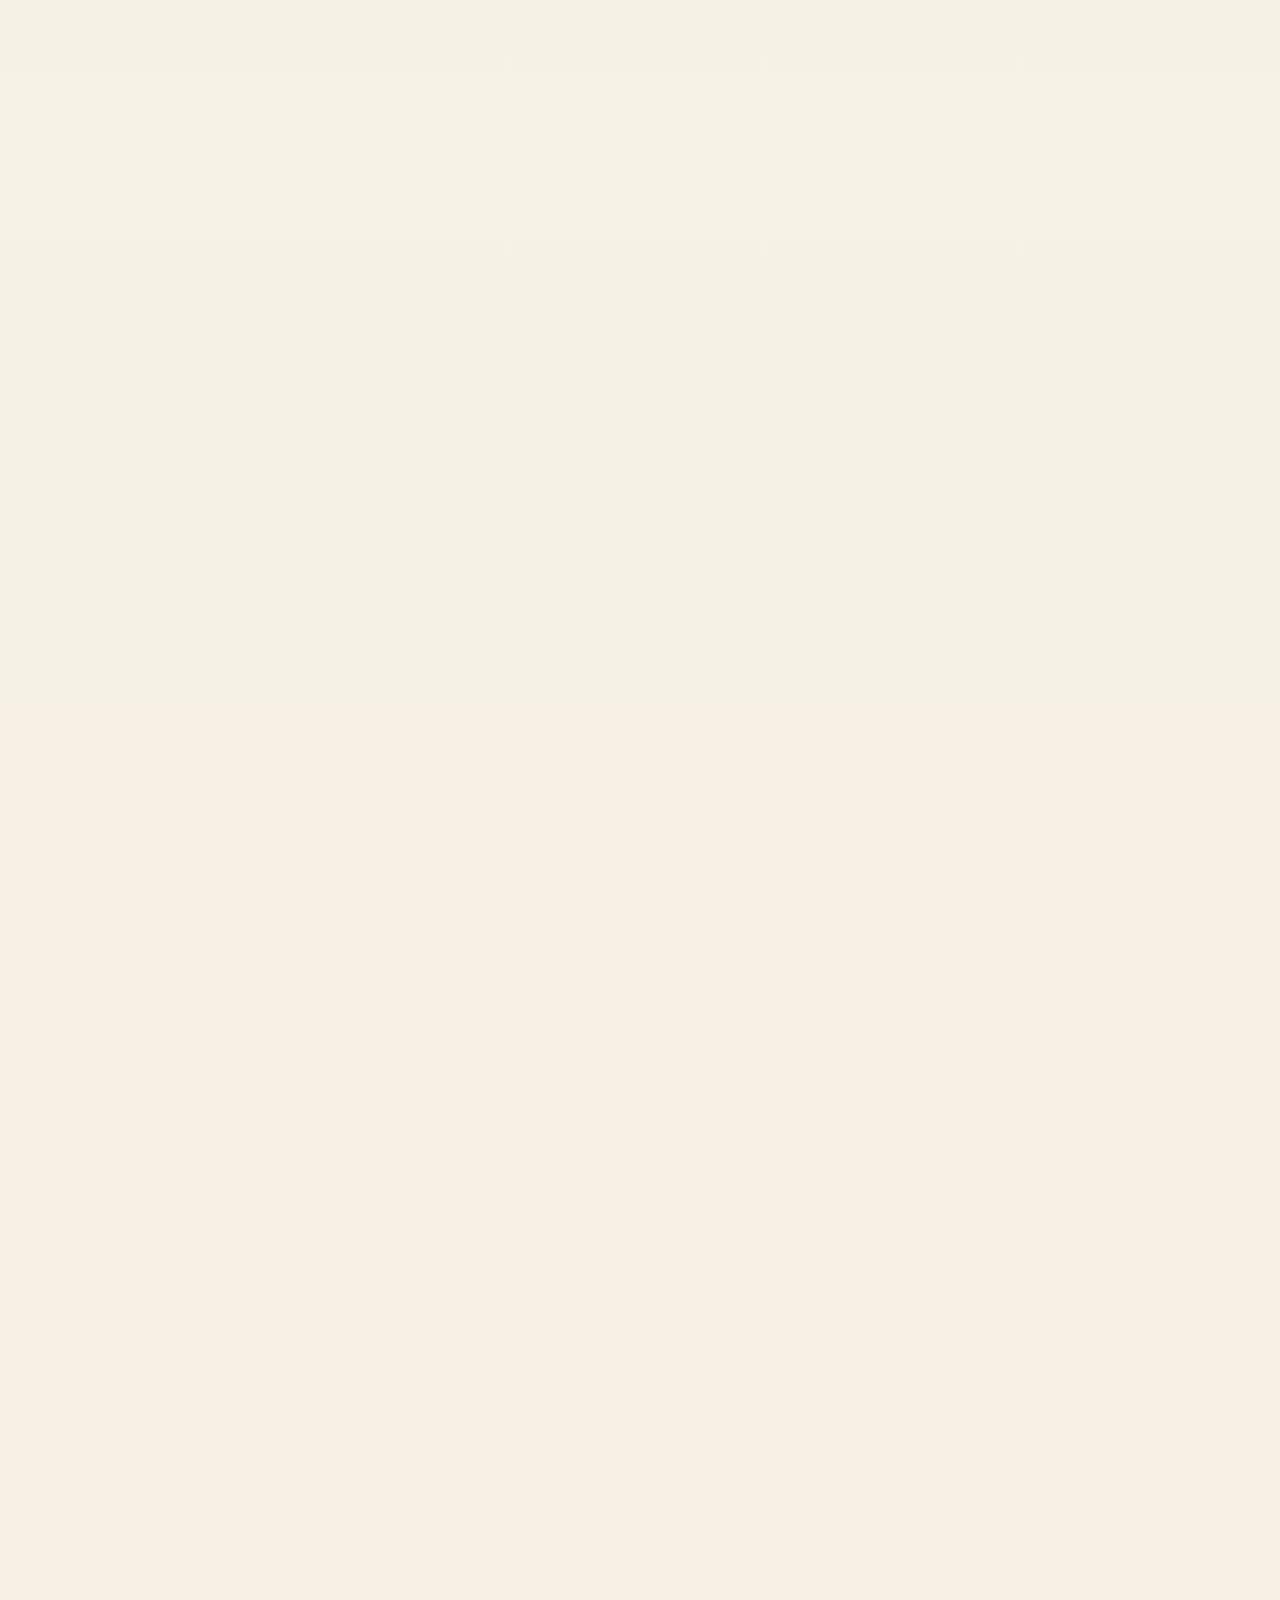
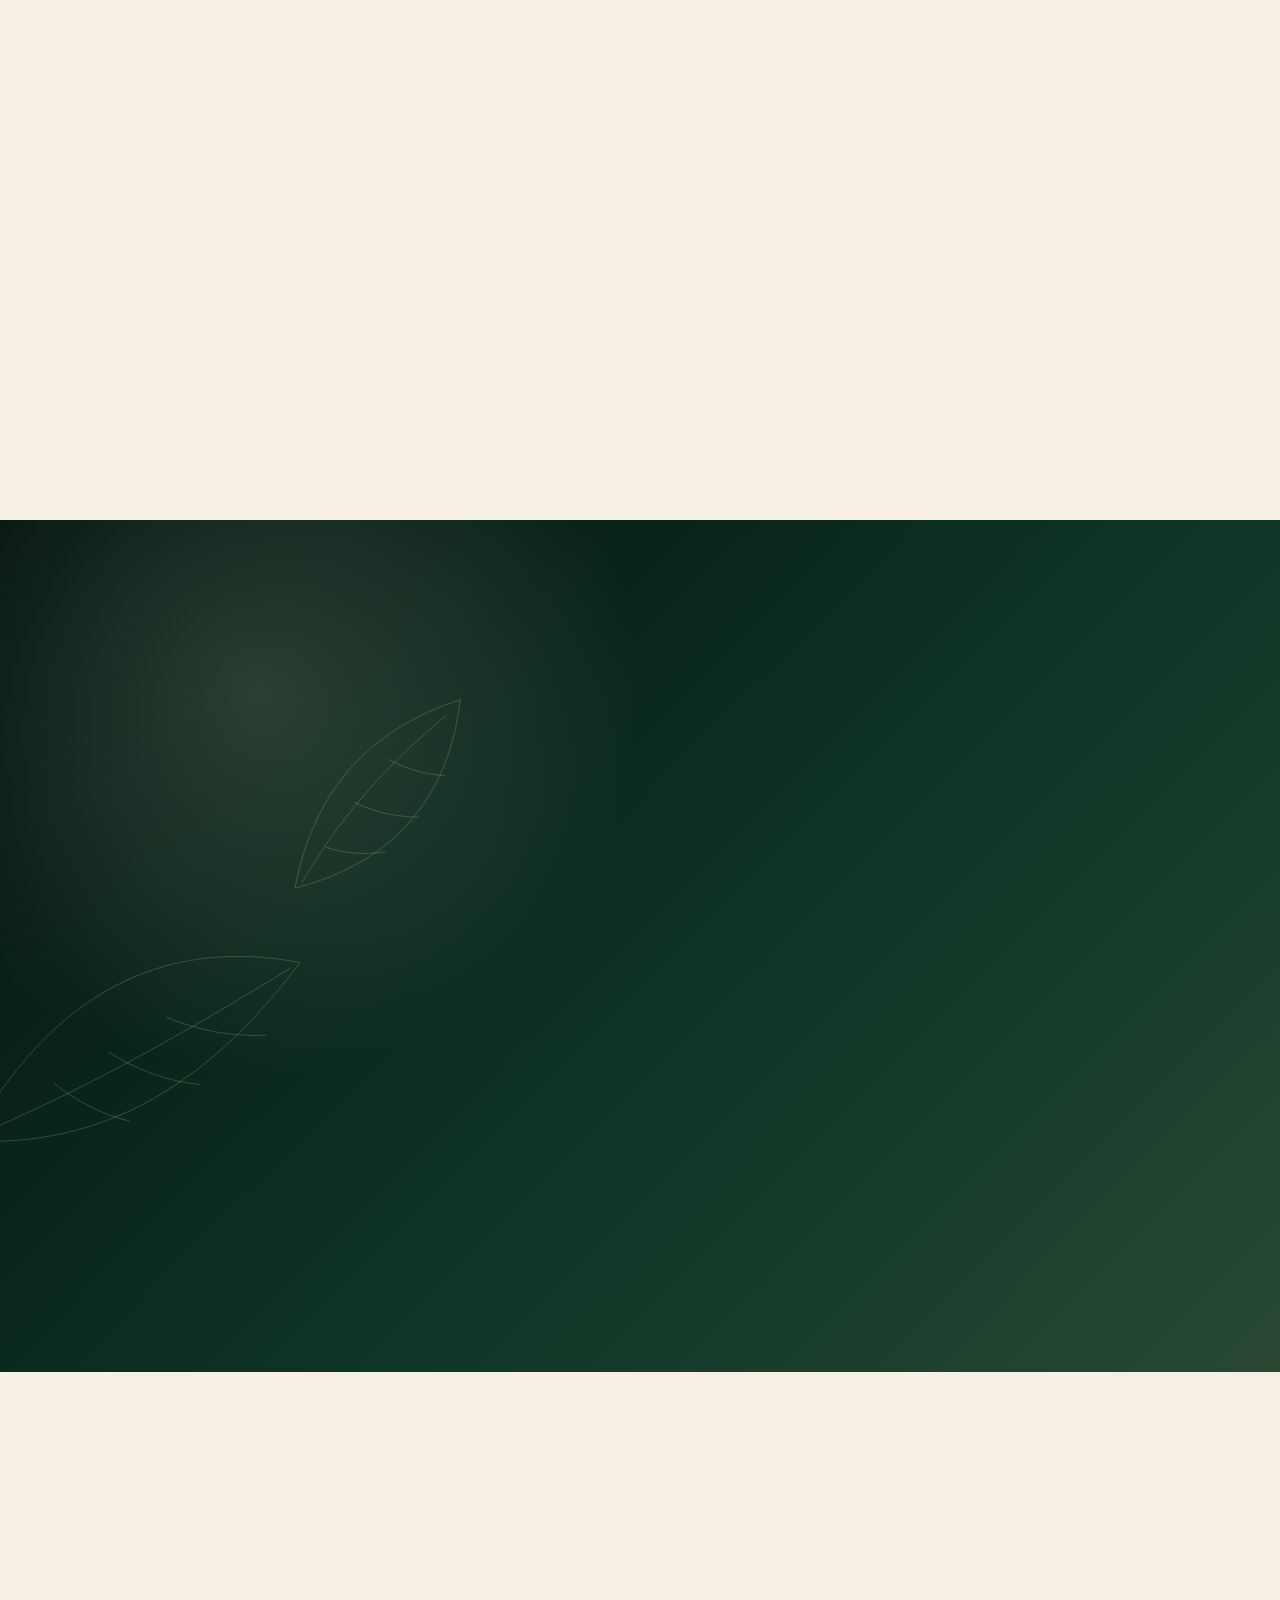
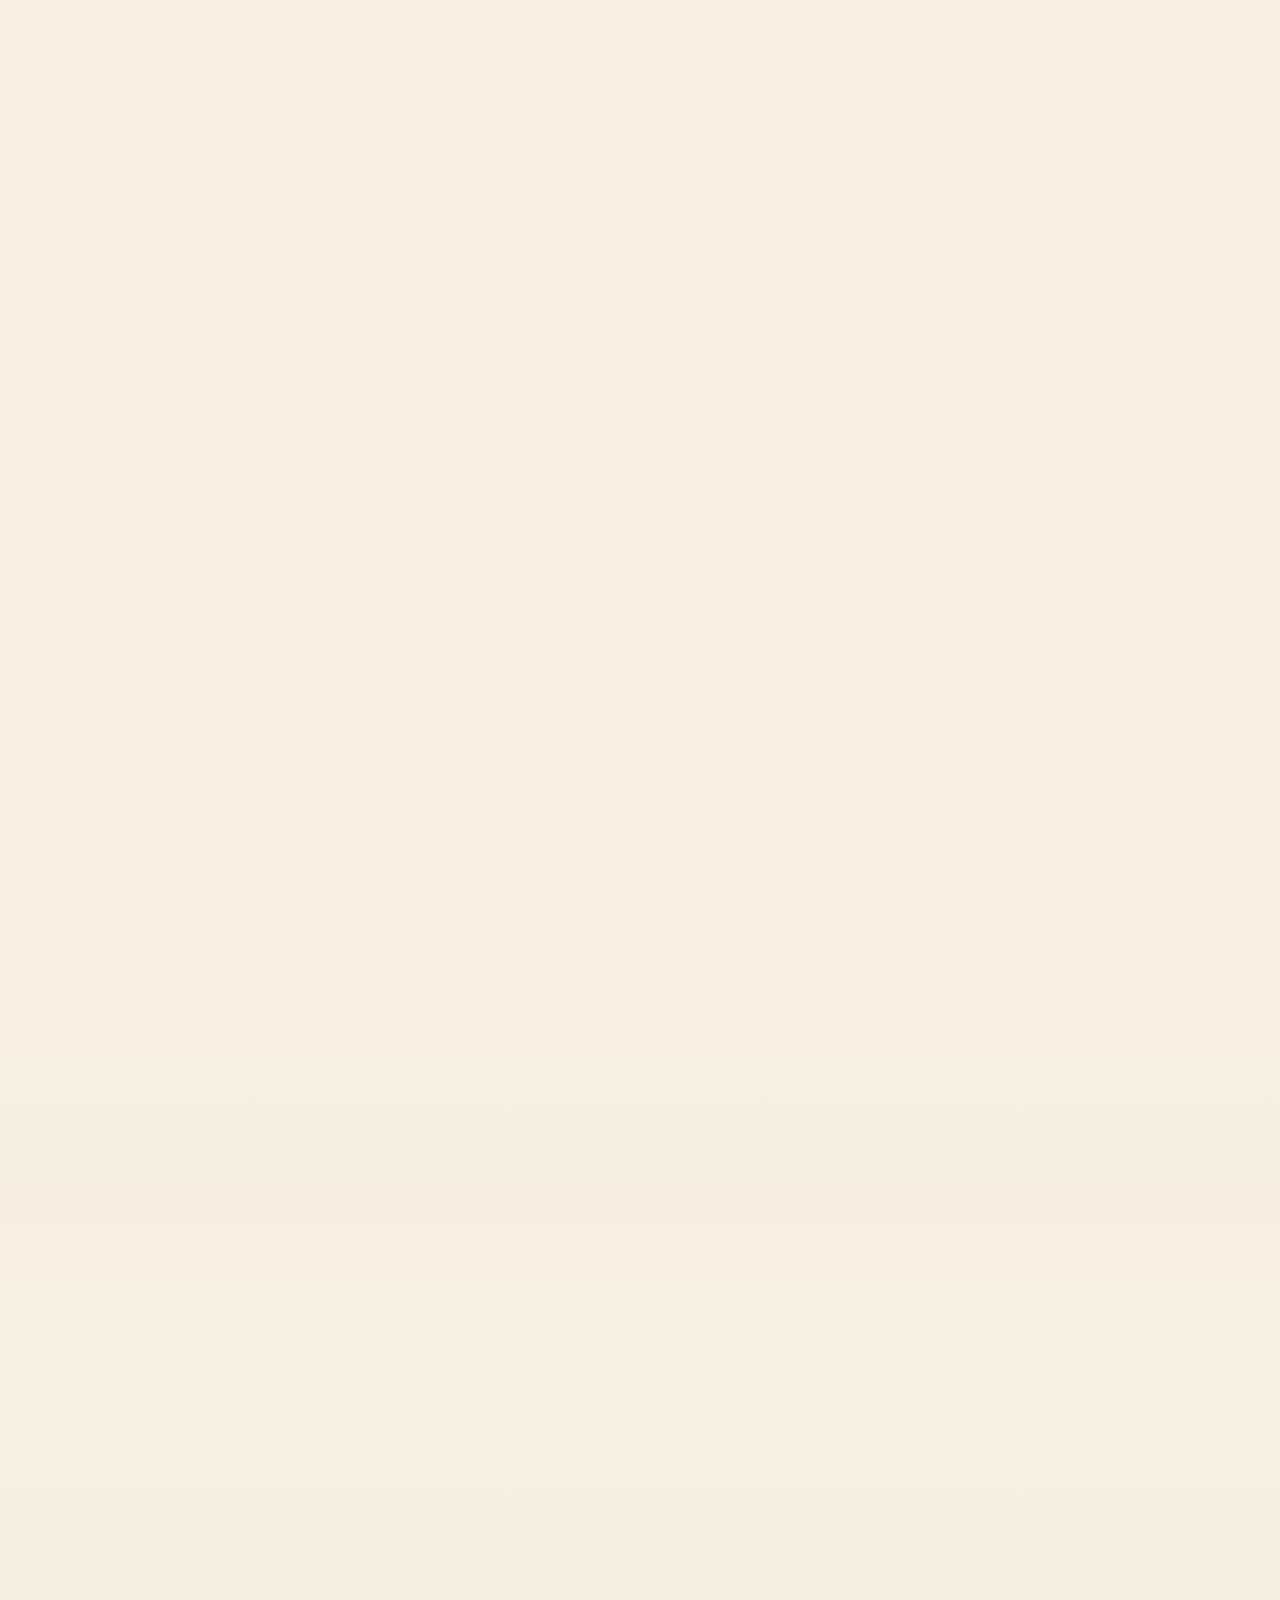
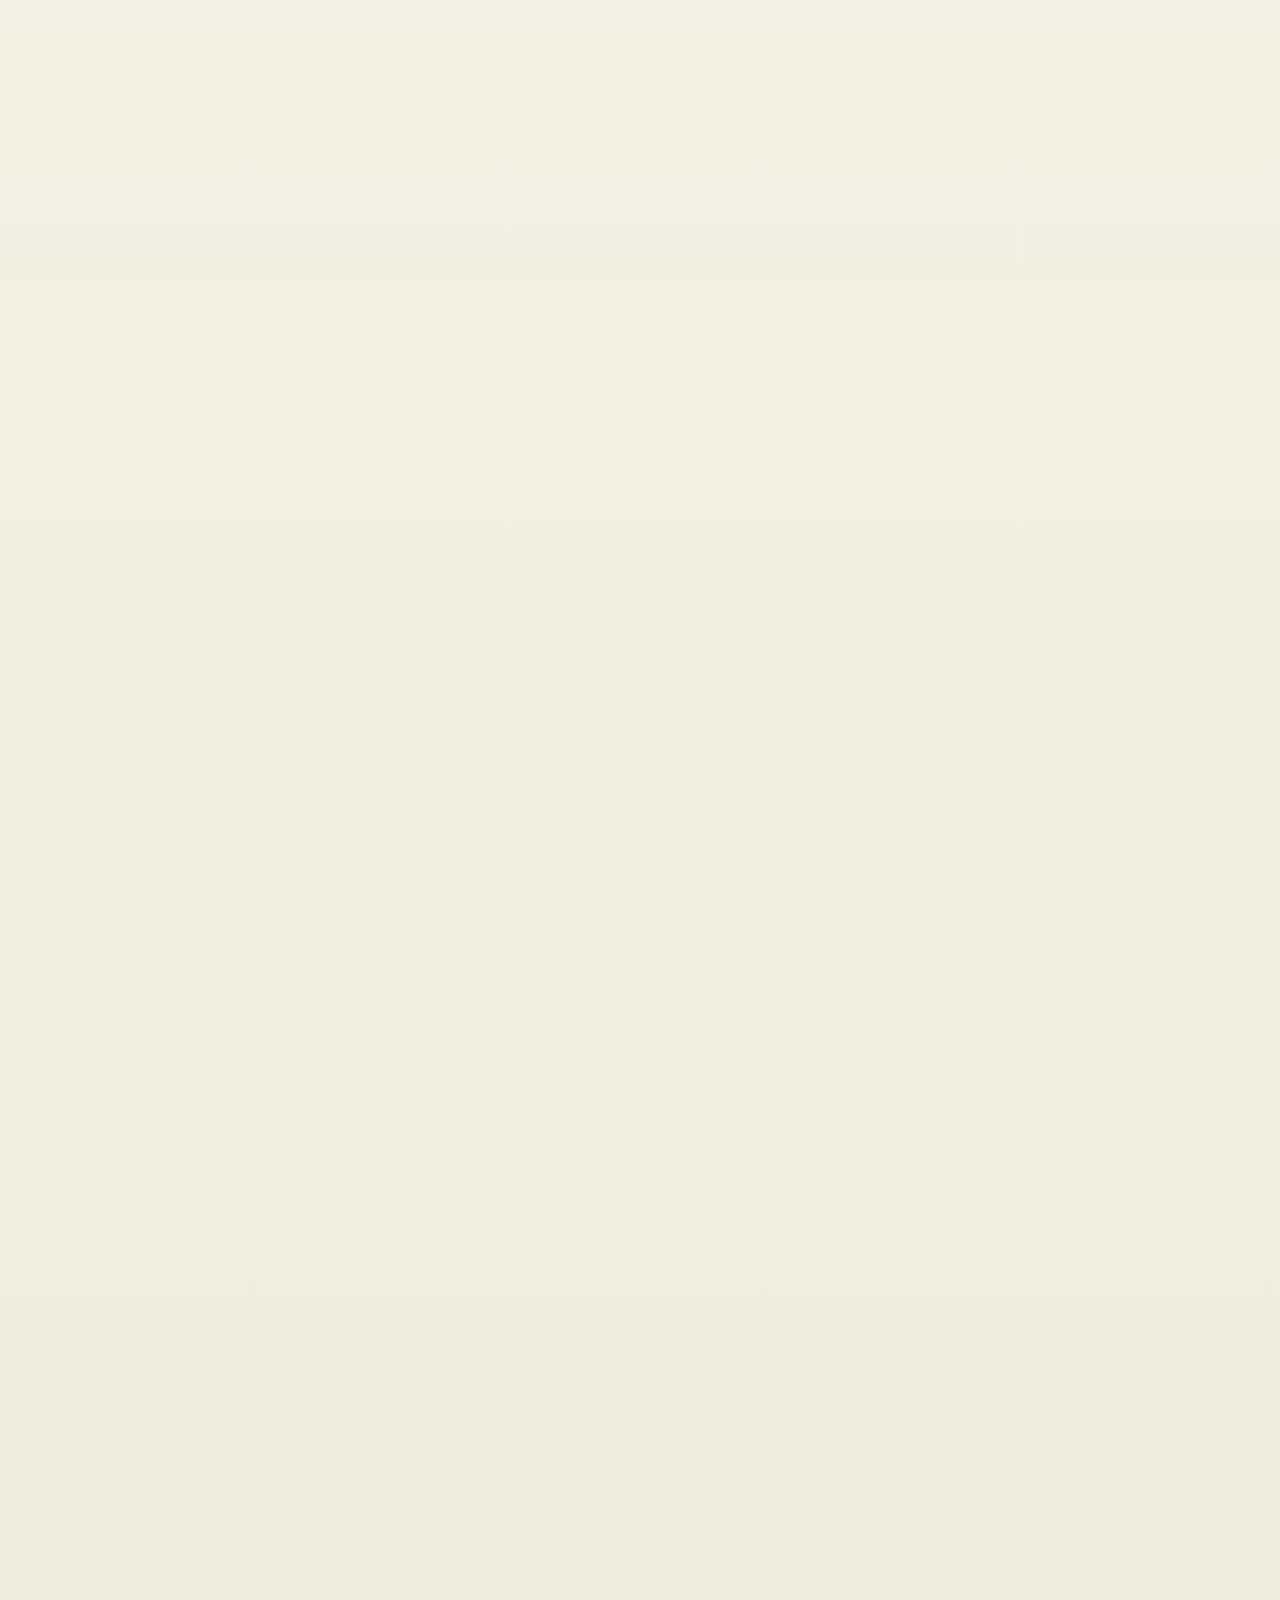
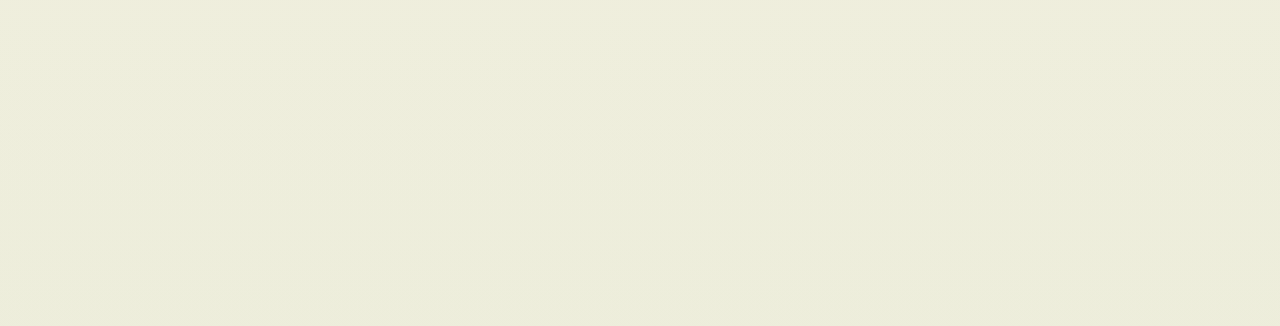
==== commit 45d367db: "try" ====
--- a/index.html
+++ b/index.html
@@ -3,340 +3,162 @@
   <head>
     <meta charset="UTF-8" />
     <meta name="viewport" content="width=device-width, initial-scale=1.0" />
-    <title>栖云隐舍 | 高级民宿运营与展示</title>
-    <meta
-      name="description"
-      content="栖云隐舍是一个面向精品度假与高效运营的高级民宿品牌官网，展示空间、房型、入住流程、在地体验与运营管理能力。"
-    />
-    <link rel="stylesheet" href="styles.css" />
+    <title>版纳人家 Banna Renjia | 西双版纳半山雨林精品民宿</title>
+    <meta name="description" content="版纳人家 Banna Renjia，位于西双版纳保利雨林澜山，傣王宫旧址半山，是一处雨林景观、设计师美学与静谧度假结合的精品民宿。" />
+    <link rel="stylesheet" href="css/base.css" />
+    <link rel="stylesheet" href="css/layout.css" />
+    <link rel="stylesheet" href="css/components.css" />
+    <link rel="stylesheet" href="css/sections.css" />
+    <link rel="stylesheet" href="css/animations.css" />
+    <link rel="stylesheet" href="css/responsive.css" />
   </head>
   <body>
     <header class="site-header" data-header>
-      <a class="brand" href="#home" aria-label="返回首页">
-        <span class="brand-mark">QY</span>
-        <span>栖云隐舍</span>
+      <a class="brand" href="#top" aria-label="回到首页">
+        <span class="brand-symbol">BR</span>
+        <span>版纳人家</span>
       </a>
-
       <button class="nav-toggle" type="button" aria-label="打开导航" aria-expanded="false" data-nav-toggle>
-        <span></span>
-        <span></span>
+        <span></span><span></span>
       </button>
-
-      <nav class="site-nav" data-nav>
-        <a href="#spaces">空间</a>
-        <a href="#rooms">房型</a>
-        <a href="#operations">运营</a>
-        <a href="#journey">入住</a>
-        <a href="#local">体验</a>
-        <a href="#contact">预订</a>
-      </nav>
+      <nav class="site-nav" data-nav></nav>
     </header>
 
     <main>
-      <section class="hero" id="home">
-        <picture>
-          <img src="assets/images/hero-retreat.svg" alt="山居民宿庭院与室内灯光" class="hero-image" />
-        </picture>
-        <div class="hero-overlay"></div>
-        <div class="hero-content reveal">
-          <p class="eyebrow">Boutique Homestay Operations</p>
-          <h1>把安静的度假体验，经营成可持续的品牌资产。</h1>
-          <p class="hero-copy">
-            栖云隐舍以高级民宿空间为载体，融合房态、服务、数据与在地体验管理，为住客提供克制而丰盛的停留。
-          </p>
+      <section class="hero section-screen" id="top" data-section="top">
+        <div class="rainforest-field" aria-hidden="true">
+          <span class="mist mist-a"></span>
+          <span class="mist mist-b"></span>
+          <span class="leaf-shadow leaf-a"></span>
+          <span class="leaf-shadow leaf-b"></span>
+        </div>
+        <div class="hero-image">
+          <img data-hero-image alt="版纳人家半山雨林景观" fetchpriority="high" decoding="async" width="1600" height="1067" />
+        </div>
+        <div class="hero-copy reveal">
+          <p class="eyebrow">Xishuangbanna · Rainforest Hideaway</p>
+          <h1><span data-brand-name>版纳人家</span><small data-brand-en>Banna Renjia</small></h1>
+          <p class="hero-lead" data-brand-tagline></p>
+          <p class="hero-place" data-brand-location></p>
           <div class="hero-actions">
-            <a class="button primary" href="#rooms">查看房型</a>
-            <a class="button secondary" href="#operations">了解运营系统</a>
+            <a class="button light" href="#rooms">浏览房型</a>
+            <a class="button glass" href="#contact">微信咨询</a>
           </div>
         </div>
-        <div class="hero-panel reveal">
-          <span>入住满意度</span>
-          <strong>98.6%</strong>
-          <small>近 12 个月真实运营口径</small>
+        <div class="hero-gallery reveal">
+          <figure class="hero-card hero-card-main">
+            <img src="assets/images/1704/微信图片_20260307175440_46_1.jpg" alt="雨林与半山景观" loading="lazy" decoding="async" width="760" height="960" sizes="(max-width: 900px) 82vw, 380px" />
+          </figure>
+          <figure class="hero-card hero-card-small">
+            <img src="assets/images/1703/微信图片_20260307175419_36_1.jpg" alt="房间材质细节" loading="lazy" decoding="async" width="520" height="520" sizes="(max-width: 900px) 46vw, 210px" />
+          </figure>
         </div>
+        <aside class="hero-contact reveal">
+          <span>Private Inquiry</span>
+          <strong data-contact-wechat>woohhhoow</strong>
+          <a href="tel:13309135639" data-phone-link>电话 <b data-contact-phone>13309135639</b></a>
+          <p data-inquiry-prompt></p>
+        </aside>
       </section>
 
-      <section class="section intro">
-        <div class="section-heading reveal">
-          <p class="eyebrow">Brand Position</p>
-          <h2>安静、精确、有温度的民宿经营。</h2>
-        </div>
-        <div class="intro-grid">
-          <article class="metric-card reveal">
-            <strong>12</strong>
-            <span>套精品客房</span>
-          </article>
-          <article class="metric-card reveal">
-            <strong>4.9</strong>
-            <span>平台综合评分</span>
-          </article>
-          <article class="metric-card reveal">
-            <strong>36h</strong>
-            <span>深度清洁周期</span>
-          </article>
-          <article class="metric-card reveal">
-            <strong>82%</strong>
-            <span>淡季平均入住率</span>
-          </article>
-        </div>
-      </section>
-
-      <section class="section split-section" id="spaces">
-        <div class="section-heading reveal">
-          <p class="eyebrow">Spaces</p>
-          <h2>民宿空间展示</h2>
-          <p>
-            以木、石、棉麻与自然光构成空间底色，减少装饰噪音，让庭院、山景与居住本身成为主角。
-          </p>
-        </div>
-        <div class="space-gallery">
-          <figure class="feature-image reveal">
-            <img src="assets/images/courtyard-suite.svg" alt="带庭院的高级民宿客房" />
-            <figcaption>庭院套房 · 私享泡池 · 晨间茶席</figcaption>
-          </figure>
-          <div class="stacked-images">
-            <figure class="reveal">
-              <img src="assets/images/lounge.svg" alt="民宿公共会客厅" />
-              <figcaption>公共会客厅</figcaption>
-            </figure>
-            <figure class="reveal">
-              <img src="assets/images/dining.svg" alt="民宿餐厅与早餐台" />
-              <figcaption>早餐与晚间小食</figcaption>
-            </figure>
+      <section class="story section-pad" id="story" data-section="story">
+        <div class="section-label reveal">Brand Story</div>
+        <div class="story-layout">
+          <div class="story-copy reveal">
+            <h2>在半山雨林里，把旅行从热闹里轻轻抽离。</h2>
+            <p data-brand-description></p>
+          </div>
+          <div class="story-notes reveal">
+            <span>设计师美学</span>
+            <span>远离告庄喧嚣</span>
+            <span>公园湿地景观</span>
+            <span>适合连住度假</span>
           </div>
         </div>
       </section>
 
-      <section class="section rooms-section" id="rooms">
+      <section class="rooms section-pad" id="rooms" data-section="rooms">
         <div class="section-heading reveal">
-          <p class="eyebrow">Rooms</p>
-          <h2>房型卡片</h2>
-          <p>按入住人数、预算与停留方式筛选，快速找到适合的空间。</p>
+          <p class="eyebrow">Rooms / Suites</p>
+          <h2>不是单栋别墅，而是一组可以被清晰管理的半山房间。</h2>
+          <p>房间以房号组织，适合情侣、家庭、朋友结伴和一段更慢的连住。</p>
         </div>
-
-        <div class="filter-bar reveal" aria-label="房型筛选">
-          <button class="filter-button active" type="button" data-filter="all">全部</button>
-          <button class="filter-button" type="button" data-filter="couple">双人</button>
-          <button class="filter-button" type="button" data-filter="family">家庭</button>
-          <button class="filter-button" type="button" data-filter="longstay">长住</button>
-        </div>
-
-        <div class="room-grid">
-          <article class="room-card reveal" data-category="couple">
-            <img src="assets/images/room-mountain.svg" alt="山景大床房" />
-            <div class="room-card-body">
-              <p class="room-label">双人优选</p>
-              <h3>山景大床房</h3>
-              <p>落地窗、独立浴缸、晚安香氛，适合短途度假与纪念日入住。</p>
-              <div class="room-meta">
-                <span>42㎡</span>
-                <span>2 人</span>
-                <span>¥880 起</span>
-              </div>
-            </div>
-          </article>
-
-          <article class="room-card reveal" data-category="family">
-            <img src="assets/images/room-family.svg" alt="家庭复式套房" />
-            <div class="room-card-body">
-              <p class="room-label">家庭套房</p>
-              <h3>庭院复式套房</h3>
-              <p>上下层卧区、儿童阅读角、院落餐桌，兼顾亲密感与私密性。</p>
-              <div class="room-meta">
-                <span>78㎡</span>
-                <span>4 人</span>
-                <span>¥1,480 起</span>
-              </div>
-            </div>
-          </article>
-
-          <article class="room-card reveal" data-category="longstay">
-            <img src="assets/images/room-studio.svg" alt="带书桌的长住套房" />
-            <div class="room-card-body">
-              <p class="room-label">长住友好</p>
-              <h3>云台书房套间</h3>
-              <p>独立书桌、小型茶水区、洗烘服务，适合旅居办公与疗愈停留。</p>
-              <div class="room-meta">
-                <span>56㎡</span>
-                <span>2 人</span>
-                <span>¥1,080 起</span>
-              </div>
-            </div>
-          </article>
-        </div>
+        <div class="room-showcase" data-room-list></div>
       </section>
 
-      <section class="section operations-section" id="operations">
+      <section class="landscape section-pad" id="landscape" data-section="landscape">
+        <div class="landscape-bg" aria-hidden="true"></div>
+        <div class="landscape-copy reveal">
+          <p class="eyebrow">Rainforest / Wetland</p>
+          <h2>西双版纳、保利雨林澜山、傣王宫旧址半山。</h2>
+          <p>周围的公园、湿地与雨林景观，让这里更像一段安静的目的地体验，而不是城市里匆忙经过的一间房。</p>
+        </div>
+        <div class="landscape-orbit reveal" data-landscape-list></div>
+      </section>
+
+      <section class="experience section-pad" id="experience" data-section="experience">
         <div class="section-heading reveal">
-          <p class="eyebrow">Operations</p>
-          <h2>运营管理系统展示</h2>
-          <p>前台体验保持轻盈，后台管理保持精确。房态、清洁、库存、评价与收益数据统一沉淀。</p>
+          <p class="eyebrow">Stay Experience</p>
+          <h2>服务不喧哗，但每一步都应该清楚、可靠、被照顾。</h2>
         </div>
-        <div class="dashboard reveal">
-          <div class="dashboard-sidebar">
-            <span class="dot active"></span>
-            <span class="dot"></span>
-            <span class="dot"></span>
+        <div class="experience-list" data-experience-list></div>
+      </section>
+
+      <section class="gallery-section section-pad" id="gallery" data-section="gallery">
+        <div class="section-heading reveal">
+          <p class="eyebrow">Gallery</p>
+          <h2>用非对称图像叙事，呈现房间、景观和版纳的湿润空气。</h2>
+        </div>
+        <div class="gallery-filter reveal" data-gallery-filter></div>
+        <div class="gallery-wall" data-gallery-list></div>
+      </section>
+
+      <section class="contact section-pad" id="contact" data-section="contact">
+        <div class="contact-card reveal">
+          <div>
+            <p class="eyebrow">Contact / Booking</p>
+            <h2>先确认日期、人数与同层需求，再匹配更合适的房间。</h2>
+            <p data-inquiry-prompt></p>
           </div>
-          <div class="dashboard-main">
-            <div class="dashboard-top">
-              <div>
-                <span>今日运营概览</span>
-                <strong>入住 9 / 12</strong>
-              </div>
-              <button type="button">同步房态</button>
+          <div class="contact-methods">
+            <div class="contact-method">
+              <span>微信咨询</span>
+              <strong data-contact-wechat>woohhhoow</strong>
+              <button type="button" data-copy-wechat>复制微信号</button>
             </div>
-            <div class="dashboard-grid">
-              <article>
-                <span>待清洁</span>
-                <strong>3 间</strong>
-              </article>
-              <article>
-                <span>今日抵达</span>
-                <strong>6 组</strong>
-              </article>
-              <article>
-                <span>平均房价</span>
-                <strong>¥1,126</strong>
-              </article>
-              <article>
-                <span>评价待回访</span>
-                <strong>2 条</strong>
-              </article>
-            </div>
-            <div class="timeline">
-              <span style="--width: 76%">房态同步</span>
-              <span style="--width: 64%">布草库存</span>
-              <span style="--width: 88%">服务响应</span>
-            </div>
+            <a class="contact-method" href="tel:13309135639" data-phone-link>
+              <span>电话联系</span>
+              <strong data-contact-phone>13309135639</strong>
+            </a>
+            <p class="copy-note" data-copy-note aria-live="polite"></p>
           </div>
         </div>
       </section>
-
-      <section class="section process-section" id="journey">
-        <div class="section-heading reveal">
-          <p class="eyebrow">Journey</p>
-          <h2>入住流程</h2>
-        </div>
-        <div class="process-grid">
-          <article class="process-card reveal">
-            <span>01</span>
-            <h3>预订确认</h3>
-            <p>自动发送房型、路线、停车与抵达时间确认，减少反复沟通。</p>
-          </article>
-          <article class="process-card reveal">
-            <span>02</span>
-            <h3>抵达接待</h3>
-            <p>专人完成欢迎茶、入住核验、行李协助与空间介绍。</p>
-          </article>
-          <article class="process-card reveal">
-            <span>03</span>
-            <h3>在住服务</h3>
-            <p>早餐、清洁、体验预约与突发需求进入统一服务队列。</p>
-          </article>
-          <article class="process-card reveal">
-            <span>04</span>
-            <h3>离店回访</h3>
-            <p>沉淀偏好、评价与复购线索，让每次离店成为下次关系的开始。</p>
-          </article>
-        </div>
-      </section>
-
-      <section class="section local-section" id="local">
-        <div class="section-heading reveal">
-          <p class="eyebrow">Local Life</p>
-          <h2>在地体验</h2>
-          <p>精选低打扰、高质感的周边体验，与民宿节奏自然衔接。</p>
-        </div>
-        <div class="experience-grid">
-          <article class="experience-card reveal">
-            <img src="assets/images/tea.svg" alt="山间茶席体验" />
-            <h3>山间茶席</h3>
-            <p>清晨或傍晚入席，配本地手作点心。</p>
-          </article>
-          <article class="experience-card reveal">
-            <img src="assets/images/trail.svg" alt="轻徒步路线" />
-            <h3>轻徒步路线</h3>
-            <p>1.5 小时环线，避开拥挤景点。</p>
-          </article>
-          <article class="experience-card reveal">
-            <img src="assets/images/workshop.svg" alt="手作体验工坊" />
-            <h3>手作工坊</h3>
-            <p>植物染、木作与季节香包预约制开放。</p>
-          </article>
-        </div>
-      </section>
-
-      <section class="section review-section" id="reviews">
-        <div class="section-heading reveal">
-          <p class="eyebrow">Reviews & Data</p>
-          <h2>评价与数据</h2>
-        </div>
-        <div class="review-layout">
-          <blockquote class="review-card reveal">
-            “房间没有过度设计，却每一个细节都很舒服。管家对节奏的把握很好，需要时刚好出现，不需要时完全安静。”
-            <cite>上海住客 · 三晚家庭入住</cite>
-          </blockquote>
-          <div class="data-list reveal">
-            <div>
-              <span>复购及转介绍</span>
-              <strong>31%</strong>
-            </div>
-            <div>
-              <span>平均响应时间</span>
-              <strong>6min</strong>
-            </div>
-            <div>
-              <span>早餐好评率</span>
-              <strong>96%</strong>
-            </div>
-          </div>
-        </div>
-      </section>
-
-      <section class="section contact-section" id="contact">
-        <div class="contact-copy reveal">
-          <p class="eyebrow">Booking</p>
-          <h2>联系 / 预订</h2>
-          <p>告诉我们你的抵达日期、人数和偏好的停留方式。我们会在一个工作时段内回复可选房型与完整报价。</p>
-        </div>
-        <form class="booking-form reveal">
-          <label>
-            姓名
-            <input type="text" name="name" placeholder="请输入姓名" required />
-          </label>
-          <label>
-            电话
-            <input type="tel" name="phone" placeholder="用于确认预订" required />
-          </label>
-          <label>
-            入住日期
-            <input type="date" name="date" required />
-          </label>
-          <label>
-            偏好
-            <select name="preference">
-              <option>山景大床房</option>
-              <option>庭院复式套房</option>
-              <option>云台书房套间</option>
-              <option>需要管家推荐</option>
-            </select>
-          </label>
-          <label class="full">
-            留言
-            <textarea name="message" rows="4" placeholder="人数、抵达时间、是否需要在地体验"></textarea>
-          </label>
-          <button class="button primary full" type="submit">提交预订意向</button>
-          <p class="form-note" data-form-note></p>
-        </form>
-      </section>
     </main>
 
+    <div class="lightbox" data-lightbox aria-hidden="true">
+      <button class="lightbox-close" type="button" aria-label="关闭大图" data-lightbox-close>×</button>
+      <button class="lightbox-step prev" type="button" aria-label="上一张" data-lightbox-prev>‹</button>
+      <figure>
+        <img data-lightbox-image alt="" />
+        <figcaption data-lightbox-caption></figcaption>
+      </figure>
+      <button class="lightbox-step next" type="button" aria-label="下一张" data-lightbox-next>›</button>
+    </div>
+
+    <button class="back-top" type="button" aria-label="返回顶部" data-back-top>↑</button>
+
     <footer class="site-footer">
-      <span>栖云隐舍 Qiyun Retreat</span>
-      <span>精品民宿展示与运营管理官网</span>
+      <span>版纳人家 Banna Renjia · Xishuangbanna</span>
+      <div>
+        <a href="#contact">微信 <span data-contact-wechat>woohhhoow</span></a>
+        <a href="tel:13309135639" data-phone-link>电话 <span data-contact-phone>13309135639</span></a>
+      </div>
     </footer>
 
-    <script src="script.js"></script>
+    <script src="js/data.js"></script>
+    <script src="js/main.js"></script>
+    <script src="js/gallery.js"></script>
+    <script src="js/interactions.js"></script>
   </body>
 </html>
--- a/css/base.css
+++ b/css/base.css
@@ -0,0 +1,143 @@
+:root {
+  --black-green: #03120d;
+  --deep: #071d16;
+  --forest: #0f3527;
+  --canopy: #1f6043;
+  --moss: #718b5e;
+  --mist: #dfeace;
+  --paper: #f7f1e5;
+  --warm: #fffaf1;
+  --sand: #c9ad7d;
+  --brown: #6f4d36;
+  --ink: #102019;
+  --muted: #677366;
+  --line: rgba(28, 66, 47, 0.16);
+  --white: #ffffff;
+  --max: 1240px;
+  --header: 76px;
+  --ease: cubic-bezier(0.22, 1, 0.36, 1);
+}
+
+* {
+  box-sizing: border-box;
+}
+
+html {
+  scroll-behavior: smooth;
+}
+
+body {
+  margin: 0;
+  overflow-x: hidden;
+  color: var(--ink);
+  background:
+    radial-gradient(circle at 10% 8%, rgba(223, 234, 206, 0.32), transparent 26rem),
+    radial-gradient(circle at 90% 14%, rgba(31, 96, 67, 0.18), transparent 28rem),
+    linear-gradient(180deg, #eef5e7 0%, var(--paper) 34%, #f4efe2 100%);
+  font-family: "Microsoft YaHei", "Noto Sans SC", system-ui, sans-serif;
+  line-height: 1.68;
+}
+
+body::before {
+  position: fixed;
+  inset: 0;
+  z-index: -2;
+  content: "";
+  pointer-events: none;
+  opacity: 0.4;
+  background:
+    url("../assets/decor/rainforest-motif.svg") top 12rem center / 1300px auto no-repeat,
+    url("../assets/decor/mist-rings.svg") top 34rem right -10rem / 820px auto no-repeat;
+}
+
+body::after {
+  position: fixed;
+  inset: 0;
+  z-index: -1;
+  content: "";
+  pointer-events: none;
+  opacity: 0.26;
+  background-image:
+    linear-gradient(rgba(7, 29, 22, 0.04) 1px, transparent 1px),
+    linear-gradient(90deg, rgba(7, 29, 22, 0.035) 1px, transparent 1px);
+  background-size: 38px 38px;
+  mask-image: linear-gradient(180deg, transparent, #000 16%, #000 82%, transparent);
+}
+
+img {
+  display: block;
+  width: 100%;
+  height: 100%;
+  object-fit: cover;
+  background: linear-gradient(135deg, rgba(7, 29, 22, 0.12), rgba(223, 234, 206, 0.4));
+}
+
+a {
+  color: inherit;
+  text-decoration: none;
+}
+
+button {
+  font: inherit;
+}
+
+h1,
+h2,
+h3,
+p,
+figure {
+  margin-top: 0;
+}
+
+h1,
+h2,
+h3 {
+  font-family: "Noto Serif SC", "Songti SC", Georgia, serif;
+  font-weight: 500;
+  line-height: 1.06;
+  letter-spacing: 0;
+}
+
+h1 {
+  margin-bottom: 24px;
+  font-size: clamp(64px, 11vw, 148px);
+}
+
+h1 small {
+  display: block;
+  margin-top: 10px;
+  color: rgba(255, 255, 255, 0.72);
+  font-family: Georgia, serif;
+  font-size: clamp(22px, 3vw, 42px);
+}
+
+h2 {
+  margin-bottom: 22px;
+  font-size: clamp(36px, 5.8vw, 76px);
+}
+
+h3 {
+  margin-bottom: 10px;
+  font-size: clamp(22px, 2.4vw, 31px);
+}
+
+p {
+  margin-bottom: 0;
+}
+
+.eyebrow {
+  margin-bottom: 16px;
+  color: var(--canopy);
+  font-family: Georgia, serif;
+  font-size: 12px;
+  letter-spacing: 0.18em;
+  text-transform: uppercase;
+}
+
+.muted {
+  color: var(--muted);
+}
+
+::selection {
+  background: rgba(201, 173, 125, 0.42);
+}
--- a/css/layout.css
+++ b/css/layout.css
@@ -0,0 +1,134 @@
+.site-header {
+  position: fixed;
+  inset: 0 0 auto;
+  z-index: 80;
+  height: var(--header);
+  display: flex;
+  align-items: center;
+  justify-content: space-between;
+  padding: 0 clamp(18px, 5vw, 64px);
+  color: var(--white);
+  transition: background 240ms var(--ease), border-color 240ms var(--ease), color 240ms var(--ease);
+}
+
+.site-header.scrolled,
+.site-header.menu-open {
+  color: var(--ink);
+  border-bottom: 1px solid var(--line);
+  background: linear-gradient(90deg, rgba(247, 241, 229, 0.9), rgba(223, 234, 206, 0.82));
+  backdrop-filter: blur(18px);
+}
+
+.brand {
+  display: inline-flex;
+  align-items: center;
+  gap: 12px;
+  font-weight: 600;
+  letter-spacing: 0.04em;
+}
+
+.brand-symbol {
+  display: grid;
+  width: 40px;
+  height: 40px;
+  place-items: center;
+  border: 1px solid currentColor;
+  border-radius: 50%;
+  font-family: Georgia, serif;
+  font-size: 13px;
+}
+
+.site-nav {
+  display: flex;
+  align-items: center;
+  gap: clamp(18px, 3vw, 34px);
+  font-size: 14px;
+  letter-spacing: 0.05em;
+}
+
+.site-nav a {
+  position: relative;
+  padding: 8px 0;
+}
+
+.site-nav a::after {
+  position: absolute;
+  content: "";
+  left: 0;
+  right: 0;
+  bottom: 2px;
+  height: 1px;
+  background: currentColor;
+  transform: scaleX(0);
+  transform-origin: right;
+  transition: transform 220ms var(--ease);
+}
+
+.site-nav a:hover::after,
+.site-nav a.active::after {
+  transform: scaleX(1);
+  transform-origin: left;
+}
+
+.nav-toggle {
+  display: none;
+  width: 44px;
+  height: 44px;
+  padding: 0;
+  border: 1px solid currentColor;
+  border-radius: 50%;
+  color: inherit;
+  background: transparent;
+}
+
+.nav-toggle span {
+  display: block;
+  width: 18px;
+  height: 1px;
+  margin: 6px auto;
+  background: currentColor;
+  transition: transform 180ms var(--ease);
+}
+
+.nav-toggle[aria-expanded="true"] span:first-child {
+  transform: translateY(3.5px) rotate(45deg);
+}
+
+.nav-toggle[aria-expanded="true"] span:last-child {
+  transform: translateY(-3.5px) rotate(-45deg);
+}
+
+.section-pad {
+  position: relative;
+  width: min(var(--max), calc(100% - 40px));
+  margin: 0 auto;
+  padding: clamp(86px, 12vw, 168px) 0;
+  content-visibility: auto;
+  contain-intrinsic-size: 900px;
+}
+
+.section-screen {
+  min-height: 100svh;
+}
+
+.section-heading {
+  width: min(860px, 100%);
+  margin-bottom: clamp(34px, 5vw, 64px);
+}
+
+.site-footer {
+  display: flex;
+  justify-content: space-between;
+  gap: 22px;
+  padding: 38px clamp(20px, 5vw, 64px);
+  color: rgba(255, 255, 255, 0.72);
+  background: linear-gradient(135deg, var(--black-green), var(--deep));
+  font-size: 14px;
+}
+
+.site-footer div {
+  display: flex;
+  flex-wrap: wrap;
+  gap: 18px;
+  justify-content: flex-end;
+}
--- a/css/components.css
+++ b/css/components.css
@@ -0,0 +1,310 @@
+.button,
+.contact-method button,
+.gallery-filter button {
+  display: inline-flex;
+  align-items: center;
+  justify-content: center;
+  min-height: 48px;
+  padding: 0 22px;
+  border: 1px solid transparent;
+  border-radius: 999px;
+  cursor: pointer;
+  transition: transform 220ms var(--ease), background 220ms var(--ease), border-color 220ms var(--ease), box-shadow 220ms var(--ease);
+}
+
+.button:hover,
+.contact-method button:hover,
+.gallery-filter button:hover {
+  transform: translateY(-2px);
+}
+
+.button.light {
+  color: var(--deep);
+  background: var(--warm);
+  box-shadow: 0 18px 40px rgba(3, 18, 13, 0.18);
+}
+
+.button.glass {
+  color: var(--white);
+  border-color: rgba(255, 255, 255, 0.4);
+  background: rgba(255, 255, 255, 0.08);
+  backdrop-filter: blur(10px);
+}
+
+.room-card {
+  position: relative;
+  display: grid;
+  min-height: 100%;
+  overflow: hidden;
+  border: 1px solid rgba(255, 255, 255, 0.18);
+  border-radius: 18px;
+  color: var(--white);
+  background: var(--deep);
+  transform: perspective(1000px) rotateX(var(--tilt-x, 0deg)) rotateY(var(--tilt-y, 0deg));
+  transition: transform 240ms var(--ease), box-shadow 240ms var(--ease);
+}
+
+.room-card:hover {
+  transform: perspective(1000px) translateY(-6px) rotateX(var(--tilt-x, 0deg)) rotateY(var(--tilt-y, 0deg));
+  box-shadow: 0 34px 90px rgba(3, 18, 13, 0.28);
+}
+
+.room-card figure {
+  margin: 0;
+  aspect-ratio: 4 / 3;
+  overflow: hidden;
+}
+
+.room-card.featured figure {
+  aspect-ratio: 5 / 6;
+}
+
+.room-card img {
+  transition: transform 900ms var(--ease), filter 900ms var(--ease);
+}
+
+.room-card:hover img {
+  transform: scale(1.045);
+  filter: saturate(1.08);
+}
+
+.room-card-content {
+  position: absolute;
+  inset: auto 0 0;
+  z-index: 2;
+  padding: clamp(22px, 3vw, 34px);
+  background: linear-gradient(180deg, transparent, rgba(3, 18, 13, 0.88));
+}
+
+.room-number {
+  position: absolute;
+  z-index: 3;
+  top: 18px;
+  left: 18px;
+  padding: 6px 12px;
+  border: 1px solid rgba(255, 255, 255, 0.25);
+  border-radius: 999px;
+  background: rgba(3, 18, 13, 0.46);
+  backdrop-filter: blur(10px);
+  font-family: Georgia, serif;
+  font-size: 13px;
+}
+
+.room-meta,
+.room-tags {
+  display: flex;
+  flex-wrap: wrap;
+  gap: 8px;
+}
+
+.room-meta {
+  margin: 16px 0 14px;
+  color: rgba(255, 255, 255, 0.8);
+  font-size: 14px;
+}
+
+.room-tags span {
+  padding: 5px 10px;
+  border: 1px solid rgba(255, 255, 255, 0.22);
+  border-radius: 999px;
+  background: rgba(255, 255, 255, 0.08);
+  font-size: 13px;
+}
+
+.experience-card,
+.contact-card {
+  border: 1px solid var(--line);
+  border-radius: 22px;
+  background: rgba(255, 255, 255, 0.58);
+  backdrop-filter: blur(14px);
+}
+
+.experience-card {
+  min-height: 230px;
+  padding: 28px;
+  transition: transform 220ms var(--ease), background 220ms var(--ease);
+}
+
+.experience-card:hover {
+  transform: translateY(-5px);
+  background: rgba(255, 255, 255, 0.74);
+}
+
+.experience-card span {
+  display: block;
+  margin-bottom: 34px;
+  color: var(--canopy);
+  font-family: Georgia, serif;
+}
+
+.gallery-filter {
+  display: flex;
+  flex-wrap: wrap;
+  gap: 10px;
+  margin-bottom: 24px;
+}
+
+.gallery-filter button {
+  color: var(--deep);
+  border-color: var(--line);
+  background: rgba(255, 255, 255, 0.52);
+}
+
+.gallery-filter button.active {
+  color: var(--white);
+  background: linear-gradient(135deg, var(--deep), var(--canopy));
+}
+
+.gallery-item {
+  position: relative;
+  min-height: 320px;
+  overflow: hidden;
+  padding: 0;
+  border: 0;
+  border-radius: 18px;
+  background: var(--deep);
+  cursor: zoom-in;
+}
+
+.gallery-item.large {
+  grid-column: span 6;
+  min-height: 560px;
+}
+
+.gallery-item.wide {
+  grid-column: span 6;
+  min-height: 360px;
+}
+
+.gallery-item.tall {
+  grid-column: span 4;
+  min-height: 590px;
+}
+
+.gallery-item.regular {
+  grid-column: span 4;
+}
+
+.gallery-item img {
+  transition: transform 900ms var(--ease), filter 900ms var(--ease);
+}
+
+.gallery-item:hover img {
+  transform: scale(1.05);
+  filter: saturate(1.08);
+}
+
+.gallery-caption {
+  position: absolute;
+  inset: auto 0 0;
+  padding: 76px 20px 20px;
+  color: var(--white);
+  background: linear-gradient(180deg, transparent, rgba(3, 18, 13, 0.86));
+  text-align: left;
+  transform: translateY(18px);
+  transition: transform 220ms var(--ease);
+}
+
+.gallery-item:hover .gallery-caption {
+  transform: translateY(0);
+}
+
+.gallery-caption strong,
+.gallery-caption span {
+  display: block;
+}
+
+.gallery-caption span {
+  color: rgba(255, 255, 255, 0.72);
+  font-size: 14px;
+}
+
+.lightbox {
+  position: fixed;
+  inset: 0;
+  z-index: 120;
+  display: none;
+  align-items: center;
+  justify-content: center;
+  padding: 72px clamp(16px, 4vw, 72px);
+  background: rgba(2, 12, 9, 0.92);
+}
+
+.lightbox.open {
+  display: flex;
+}
+
+.lightbox figure {
+  width: min(1120px, 100%);
+  margin: 0;
+}
+
+.lightbox img {
+  max-height: 76vh;
+  object-fit: contain;
+  border-radius: 18px;
+}
+
+.lightbox figcaption {
+  margin-top: 14px;
+  color: rgba(255, 255, 255, 0.78);
+  text-align: center;
+}
+
+.lightbox-close,
+.lightbox-step {
+  position: absolute;
+  border: 1px solid rgba(255, 255, 255, 0.28);
+  border-radius: 50%;
+  color: var(--white);
+  background: rgba(255, 255, 255, 0.08);
+  cursor: pointer;
+}
+
+.lightbox-close {
+  top: 22px;
+  right: 24px;
+  width: 44px;
+  height: 44px;
+  font-size: 30px;
+}
+
+.lightbox-step {
+  top: 50%;
+  width: 52px;
+  height: 52px;
+  transform: translateY(-50%);
+  font-size: 38px;
+}
+
+.lightbox-step.prev {
+  left: 22px;
+}
+
+.lightbox-step.next {
+  right: 22px;
+}
+
+.back-top {
+  position: fixed;
+  right: 18px;
+  bottom: 18px;
+  z-index: 70;
+  width: 46px;
+  height: 46px;
+  border: 1px solid rgba(255, 255, 255, 0.32);
+  border-radius: 50%;
+  color: var(--white);
+  background: rgba(3, 18, 13, 0.76);
+  cursor: pointer;
+  opacity: 0;
+  pointer-events: none;
+  transform: translateY(10px);
+  transition: opacity 180ms var(--ease), transform 180ms var(--ease);
+}
+
+.back-top.visible {
+  opacity: 1;
+  pointer-events: auto;
+  transform: translateY(0);
+}
--- a/css/sections.css
+++ b/css/sections.css
@@ -0,0 +1,362 @@
+.hero {
+  position: relative;
+  min-height: 100svh;
+  display: grid;
+  align-items: end;
+  overflow: hidden;
+  padding: calc(var(--header) + 72px) clamp(20px, 5vw, 64px) 72px;
+  color: var(--white);
+  background: var(--black-green);
+}
+
+.hero-image,
+.hero-image img,
+.rainforest-field {
+  position: absolute;
+  inset: 0;
+}
+
+.hero-image img {
+  opacity: 0.74;
+  filter: saturate(1.04) contrast(1.04);
+  transform: scale(1.04);
+}
+
+.hero::after {
+  position: absolute;
+  inset: 0;
+  content: "";
+  background:
+    radial-gradient(circle at 70% 26%, rgba(223, 234, 206, 0.12), transparent 24rem),
+    linear-gradient(90deg, rgba(3, 18, 13, 0.94), rgba(7, 29, 22, 0.64) 52%, rgba(7, 29, 22, 0.2)),
+    linear-gradient(180deg, rgba(3, 18, 13, 0.1), rgba(3, 18, 13, 0.86));
+}
+
+.rainforest-field {
+  z-index: 2;
+  pointer-events: none;
+  background:
+    url("../assets/decor/canopy-lines.svg") right -10rem top 7rem / 780px auto no-repeat,
+    url("../assets/decor/mist-rings.svg") left 12% bottom 10% / 720px auto no-repeat;
+  opacity: 0.86;
+}
+
+.mist,
+.leaf-shadow {
+  position: absolute;
+  display: block;
+  pointer-events: none;
+}
+
+.mist {
+  border-radius: 50%;
+  filter: blur(34px);
+  background: rgba(223, 234, 206, 0.16);
+}
+
+.mist-a {
+  width: 34vw;
+  height: 34vw;
+  left: 10%;
+  top: 20%;
+}
+
+.mist-b {
+  width: 24vw;
+  height: 24vw;
+  right: 14%;
+  bottom: 18%;
+}
+
+.leaf-shadow {
+  width: clamp(170px, 24vw, 360px);
+  aspect-ratio: 1 / 1.45;
+  border-radius: 72% 28% 68% 32% / 58% 38% 62% 42%;
+  background: linear-gradient(145deg, rgba(223, 234, 206, 0.2), rgba(31, 96, 67, 0.05));
+}
+
+.leaf-a {
+  right: 8%;
+  top: 12%;
+  rotate: 18deg;
+}
+
+.leaf-b {
+  left: 44%;
+  bottom: 8%;
+  scale: 0.72;
+  rotate: -26deg;
+}
+
+.hero-copy {
+  position: relative;
+  z-index: 3;
+  width: min(760px, 100%);
+}
+
+.hero-copy .eyebrow {
+  color: rgba(255, 255, 255, 0.72);
+}
+
+.hero-lead {
+  max-width: 720px;
+  font-size: clamp(20px, 3vw, 34px);
+}
+
+.hero-place {
+  margin-top: 12px;
+  color: rgba(255, 255, 255, 0.72);
+  font-size: clamp(15px, 1.7vw, 19px);
+}
+
+.hero-actions {
+  display: flex;
+  flex-wrap: wrap;
+  gap: 12px;
+  margin-top: 34px;
+}
+
+.hero-gallery {
+  position: absolute;
+  z-index: 3;
+  right: clamp(22px, 6vw, 86px);
+  top: 18vh;
+  width: min(34vw, 430px);
+  min-width: 280px;
+  pointer-events: none;
+}
+
+.hero-card {
+  position: relative;
+  margin: 0;
+  overflow: hidden;
+  border-radius: 18px;
+  box-shadow: 0 34px 110px rgba(0, 0, 0, 0.34);
+}
+
+.hero-card-main {
+  aspect-ratio: 4 / 5.2;
+  border: 1px solid rgba(255, 255, 255, 0.22);
+}
+
+.hero-card-small {
+  position: absolute;
+  right: -38px;
+  bottom: 42px;
+  width: 46%;
+  aspect-ratio: 1;
+  border: 8px solid rgba(255, 250, 241, 0.16);
+}
+
+.hero-card::after {
+  position: absolute;
+  inset: 0;
+  content: "";
+  background: linear-gradient(180deg, transparent, rgba(3, 18, 13, 0.28));
+}
+
+.hero-contact {
+  position: absolute;
+  z-index: 4;
+  right: clamp(20px, 5vw, 64px);
+  bottom: 58px;
+  width: min(330px, calc(100% - 40px));
+  padding: 22px;
+  border: 1px solid rgba(255, 255, 255, 0.18);
+  border-radius: 18px;
+  background: rgba(255, 255, 255, 0.09);
+  backdrop-filter: blur(16px);
+}
+
+.hero-contact span,
+.hero-contact p {
+  color: rgba(255, 255, 255, 0.7);
+}
+
+.hero-contact strong {
+  display: block;
+  margin: 6px 0;
+  font-size: 34px;
+  font-weight: 500;
+}
+
+.hero-contact a {
+  display: inline-flex;
+  gap: 8px;
+  margin: 8px 0 10px;
+  color: rgba(255, 255, 255, 0.86);
+  border-bottom: 1px solid rgba(255, 255, 255, 0.26);
+}
+
+.story-layout {
+  display: grid;
+  grid-template-columns: minmax(0, 1fr) minmax(320px, 0.68fr);
+  gap: clamp(34px, 7vw, 98px);
+  align-items: start;
+}
+
+.section-label {
+  margin-bottom: 28px;
+  color: var(--canopy);
+  font-family: Georgia, serif;
+  letter-spacing: 0.18em;
+  text-transform: uppercase;
+}
+
+.story-copy p {
+  max-width: 780px;
+  color: var(--muted);
+  font-size: clamp(18px, 2vw, 22px);
+}
+
+.story-notes {
+  display: grid;
+  gap: 12px;
+  padding-top: 14px;
+}
+
+.story-notes span {
+  padding: 18px 20px;
+  border: 1px solid var(--line);
+  border-radius: 999px;
+  background: rgba(255, 255, 255, 0.58);
+}
+
+.room-showcase {
+  display: grid;
+  grid-template-columns: minmax(0, 1.08fr) minmax(0, 0.92fr);
+  gap: clamp(18px, 2vw, 28px);
+}
+
+.room-showcase .room-card:first-child {
+  grid-row: span 2;
+}
+
+.landscape {
+  width: 100%;
+  max-width: none;
+  padding-inline: max(20px, calc((100vw - var(--max)) / 2));
+  color: var(--white);
+  background:
+    url("../assets/decor/canopy-lines.svg") left -8rem center / 760px auto no-repeat,
+    radial-gradient(circle at 20% 20%, rgba(223, 234, 206, 0.16), transparent 24rem),
+    linear-gradient(135deg, var(--black-green), var(--forest) 58%, #284832);
+  overflow: hidden;
+}
+
+.landscape-bg {
+  position: absolute;
+  inset: 0;
+  pointer-events: none;
+  background: url("../assets/decor/rainforest-motif.svg") center / cover;
+  opacity: 0.28;
+}
+
+.landscape-copy {
+  position: relative;
+  width: min(860px, 100%);
+  margin-bottom: 42px;
+}
+
+.landscape-copy .eyebrow,
+.landscape-copy p {
+  color: rgba(255, 255, 255, 0.72);
+}
+
+.landscape-orbit {
+  position: relative;
+  display: grid;
+  grid-template-columns: repeat(3, minmax(0, 1fr));
+  gap: 16px;
+}
+
+.landscape-tile {
+  min-height: 260px;
+  padding: 28px;
+  border: 1px solid rgba(255, 255, 255, 0.16);
+  border-radius: 999px 999px 32px 32px;
+  background: rgba(255, 255, 255, 0.08);
+  backdrop-filter: blur(14px);
+}
+
+.landscape-tile span {
+  color: rgba(255, 255, 255, 0.62);
+  font-family: Georgia, serif;
+}
+
+.landscape-tile p {
+  color: rgba(255, 255, 255, 0.72);
+}
+
+.experience-list {
+  display: grid;
+  grid-template-columns: repeat(3, minmax(0, 1fr));
+  gap: 18px;
+}
+
+.gallery-section {
+  width: 100%;
+  max-width: none;
+  padding-inline: max(20px, calc((100vw - var(--max)) / 2));
+  background: linear-gradient(180deg, rgba(247, 241, 229, 0.48), rgba(223, 234, 206, 0.46));
+}
+
+.gallery-wall {
+  display: grid;
+  grid-template-columns: repeat(12, minmax(0, 1fr));
+  grid-auto-flow: dense;
+  gap: 14px;
+}
+
+.contact-card {
+  display: grid;
+  grid-template-columns: minmax(0, 1fr) minmax(280px, 0.42fr);
+  gap: clamp(30px, 6vw, 76px);
+  padding: clamp(32px, 6vw, 76px);
+  color: var(--white);
+  background:
+    url("../assets/decor/canopy-lines.svg") right center / 620px auto no-repeat,
+    radial-gradient(circle at 12% 12%, rgba(223, 234, 206, 0.16), transparent 24rem),
+    linear-gradient(135deg, var(--black-green), var(--forest));
+}
+
+.contact-card .eyebrow,
+.contact-card p {
+  color: rgba(255, 255, 255, 0.72);
+}
+
+.contact-methods {
+  display: grid;
+  gap: 12px;
+}
+
+.contact-method {
+  display: grid;
+  gap: 6px;
+  padding: 22px;
+  border: 1px solid rgba(255, 255, 255, 0.16);
+  border-radius: 18px;
+  color: var(--white);
+  background: rgba(255, 255, 255, 0.08);
+}
+
+.contact-method span {
+  color: rgba(255, 255, 255, 0.62);
+}
+
+.contact-method strong {
+  font-size: clamp(26px, 3vw, 38px);
+  font-weight: 500;
+}
+
+.contact-method button {
+  width: max-content;
+  margin-top: 6px;
+  color: var(--deep);
+  background: var(--warm);
+}
+
+.copy-note {
+  min-height: 24px;
+  color: rgba(255, 255, 255, 0.72);
+}
--- a/css/animations.css
+++ b/css/animations.css
@@ -0,0 +1,68 @@
+@keyframes floatMist {
+  0%, 100% {
+    translate: 0 0;
+    opacity: 0.42;
+  }
+  50% {
+    translate: 0 -18px;
+    opacity: 0.62;
+  }
+}
+
+@keyframes leafDrift {
+  0%, 100% {
+    transform: rotate(var(--r, 0deg)) translate3d(0, 0, 0);
+  }
+  50% {
+    transform: rotate(calc(var(--r, 0deg) + 3deg)) translate3d(0, -16px, 0);
+  }
+}
+
+.mist {
+  animation: floatMist 12s ease-in-out infinite;
+}
+
+.leaf-a {
+  --r: 18deg;
+  animation: leafDrift 14s ease-in-out infinite;
+}
+
+.leaf-b {
+  --r: -26deg;
+  animation: leafDrift 16s ease-in-out infinite reverse;
+}
+
+.reveal,
+.image-reveal {
+  opacity: 0;
+  transform: translateY(28px);
+  transition: opacity 720ms var(--ease), transform 720ms var(--ease), clip-path 900ms var(--ease);
+}
+
+.image-reveal {
+  clip-path: inset(10% 0 0 0 round 18px);
+}
+
+.reveal.visible,
+.image-reveal.visible {
+  opacity: 1;
+  transform: translateY(0);
+  clip-path: inset(0 0 0 0 round 18px);
+}
+
+@media (prefers-reduced-motion: reduce) {
+  *,
+  *::before,
+  *::after {
+    scroll-behavior: auto !important;
+    transition: none !important;
+    animation: none !important;
+  }
+
+  .reveal,
+  .image-reveal {
+    opacity: 1;
+    transform: none;
+    clip-path: none;
+  }
+}
--- a/css/responsive.css
+++ b/css/responsive.css
@@ -0,0 +1,120 @@
+@media (max-width: 1060px) {
+  .hero-gallery {
+    position: relative;
+    right: auto;
+    top: auto;
+    width: min(520px, 100%);
+    margin-top: 34px;
+  }
+
+  .hero-card-small {
+    right: 14px;
+    bottom: 18px;
+  }
+
+  .hero-contact {
+    position: relative;
+    right: auto;
+    bottom: auto;
+    margin-top: 22px;
+  }
+
+  .story-layout,
+  .contact-card {
+    grid-template-columns: 1fr;
+  }
+
+  .room-showcase,
+  .experience-list,
+  .landscape-orbit {
+    grid-template-columns: 1fr;
+  }
+
+  .room-showcase .room-card:first-child {
+    grid-row: auto;
+  }
+
+  .gallery-item.large,
+  .gallery-item.wide,
+  .gallery-item.tall,
+  .gallery-item.regular {
+    grid-column: span 6;
+  }
+}
+
+@media (max-width: 760px) {
+  :root {
+    --header: 68px;
+  }
+
+  .site-header {
+    padding-inline: 18px;
+  }
+
+  .nav-toggle {
+    display: block;
+  }
+
+  .site-nav {
+    position: fixed;
+    inset: var(--header) 0 auto;
+    display: grid;
+    gap: 0;
+    padding: 18px 20px 26px;
+    color: var(--ink);
+    border-bottom: 1px solid var(--line);
+    background: rgba(247, 241, 229, 0.98);
+    transform: translateY(-120%);
+    transition: transform 220ms var(--ease);
+  }
+
+  .site-nav.open {
+    transform: translateY(0);
+  }
+
+  .site-nav a {
+    padding: 15px 0;
+    border-bottom: 1px solid var(--line);
+  }
+
+  .hero {
+    padding: calc(var(--header) + 58px) 18px 44px;
+  }
+
+  h1 {
+    font-size: clamp(48px, 15vw, 76px);
+  }
+
+  h2 {
+    font-size: clamp(32px, 10vw, 46px);
+  }
+
+  .section-pad {
+    width: min(var(--max), calc(100% - 32px));
+    padding-block: 70px;
+  }
+
+  .gallery-wall {
+    grid-template-columns: 1fr;
+  }
+
+  .gallery-item.large,
+  .gallery-item.wide,
+  .gallery-item.tall,
+  .gallery-item.regular {
+    grid-column: auto;
+    min-height: 340px;
+  }
+
+  .site-footer,
+  .site-footer div {
+    flex-direction: column;
+    justify-content: flex-start;
+  }
+
+  .lightbox-step {
+    top: auto;
+    bottom: 18px;
+    transform: none;
+  }
+}
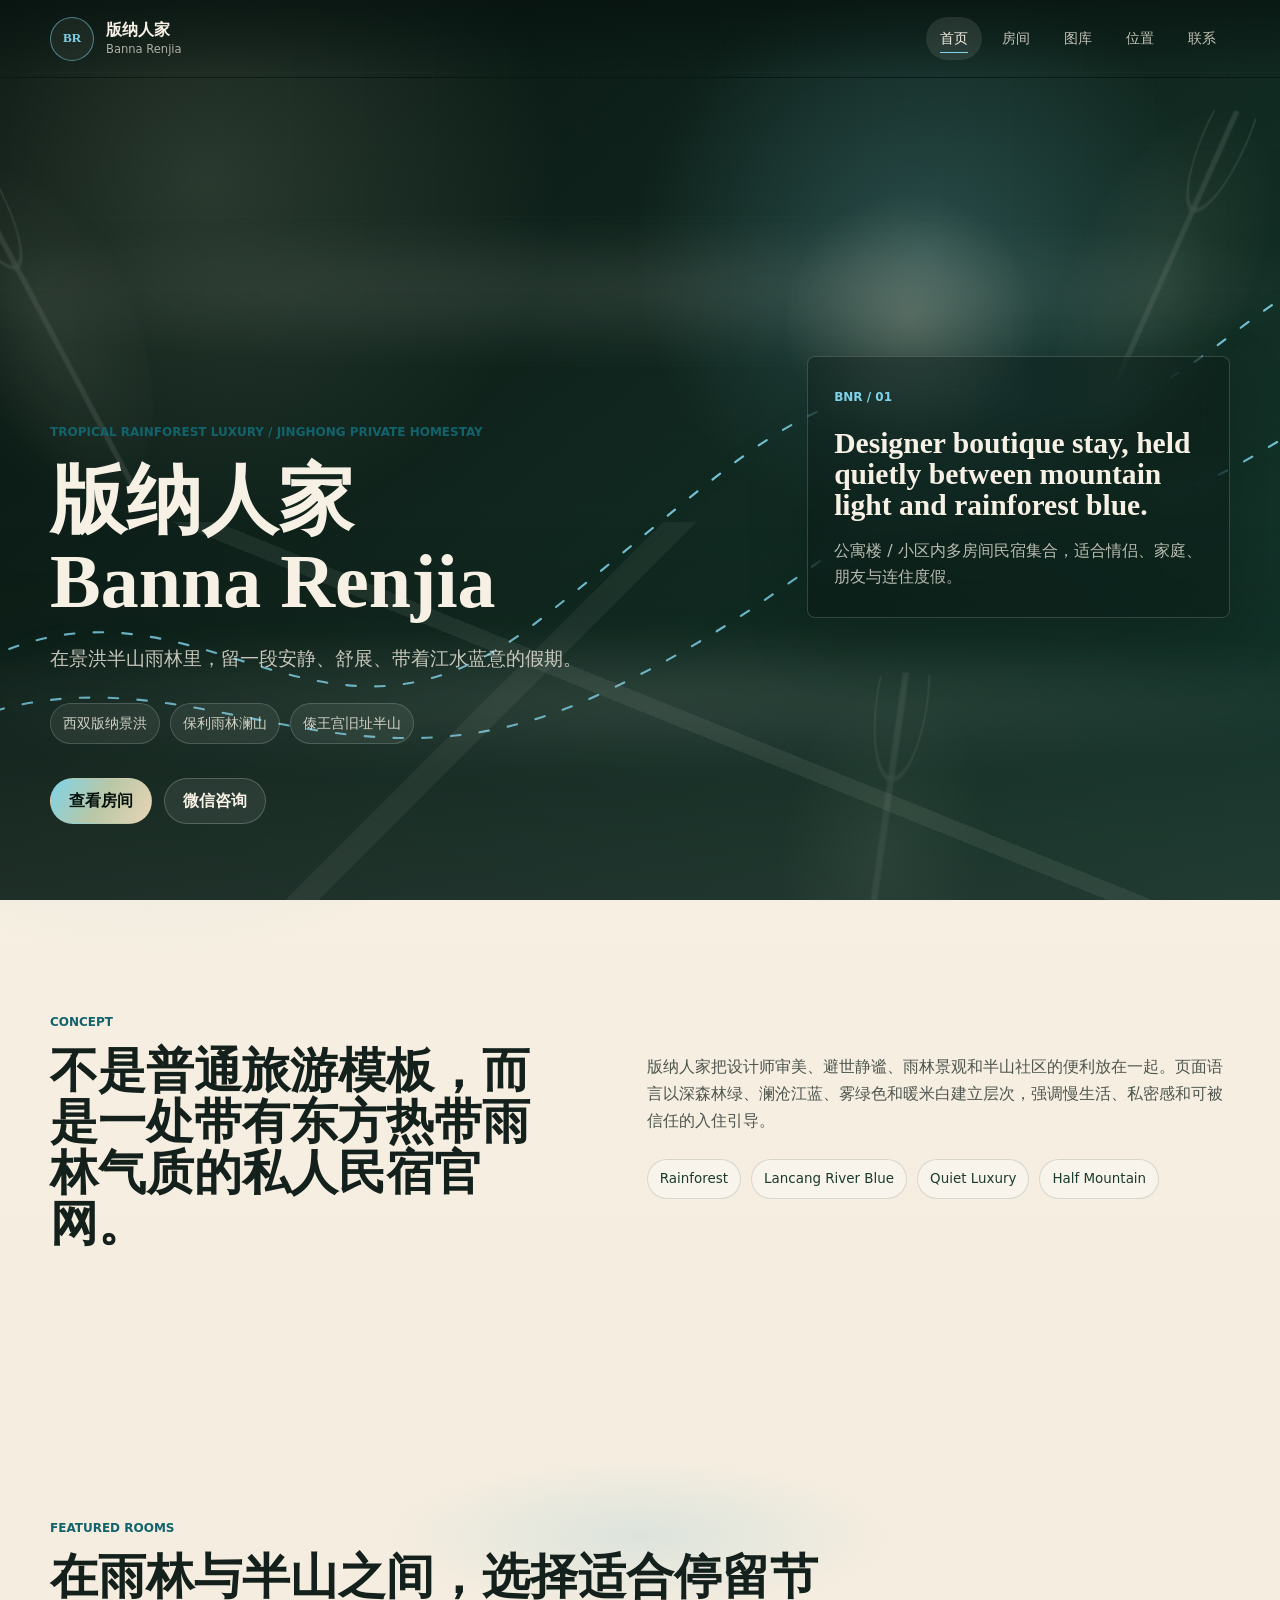
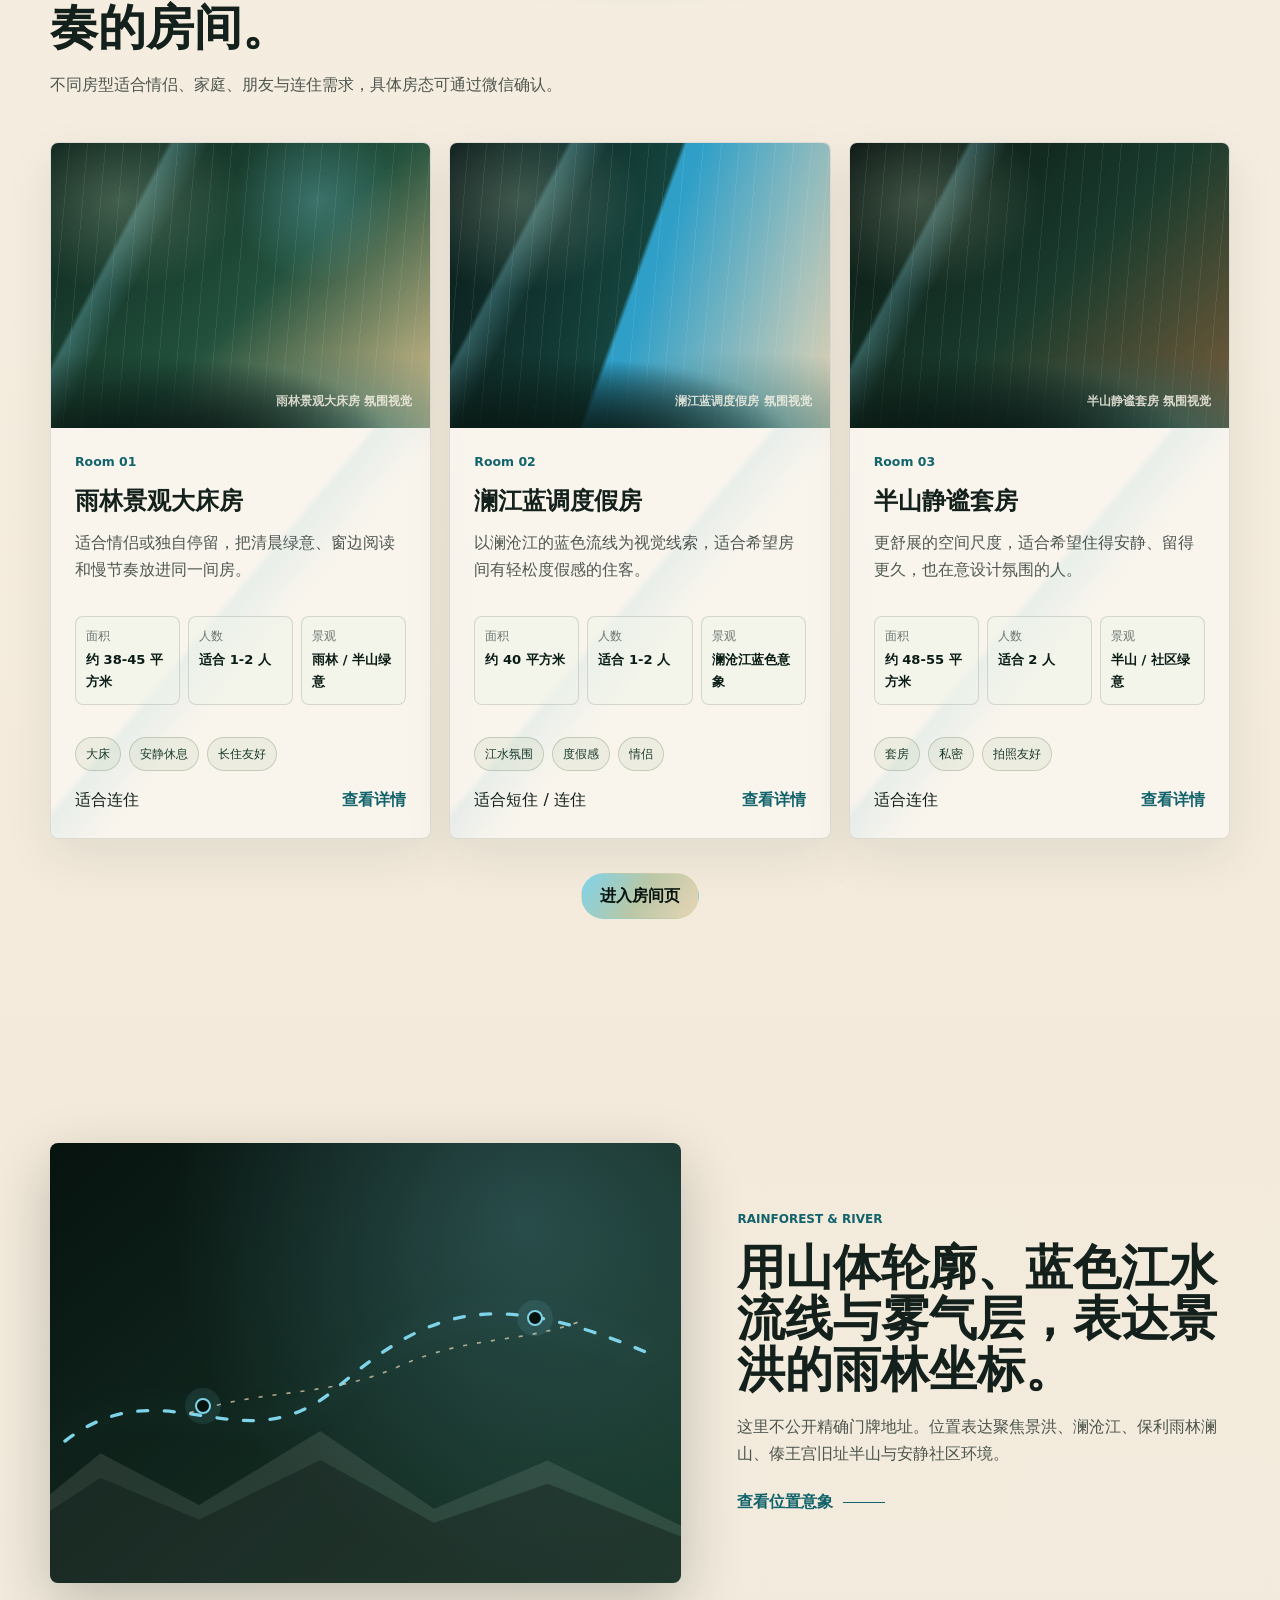
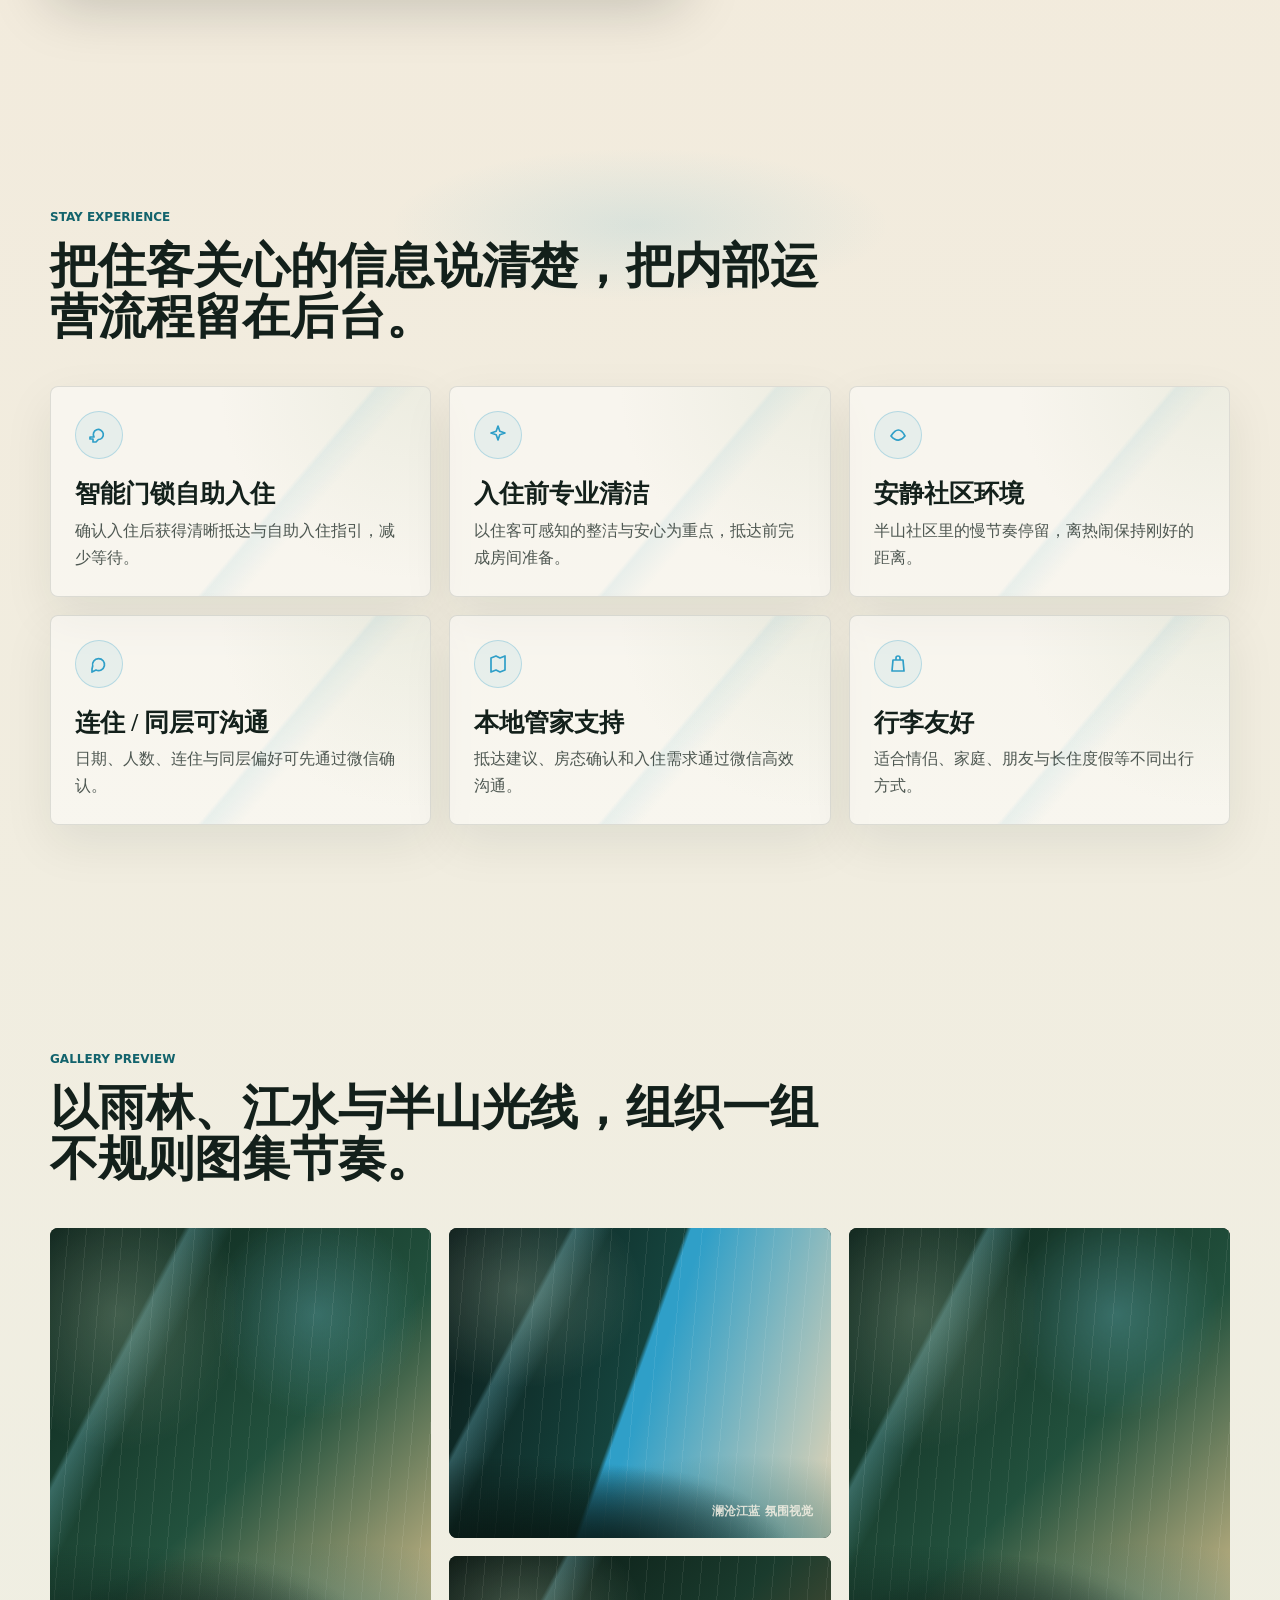
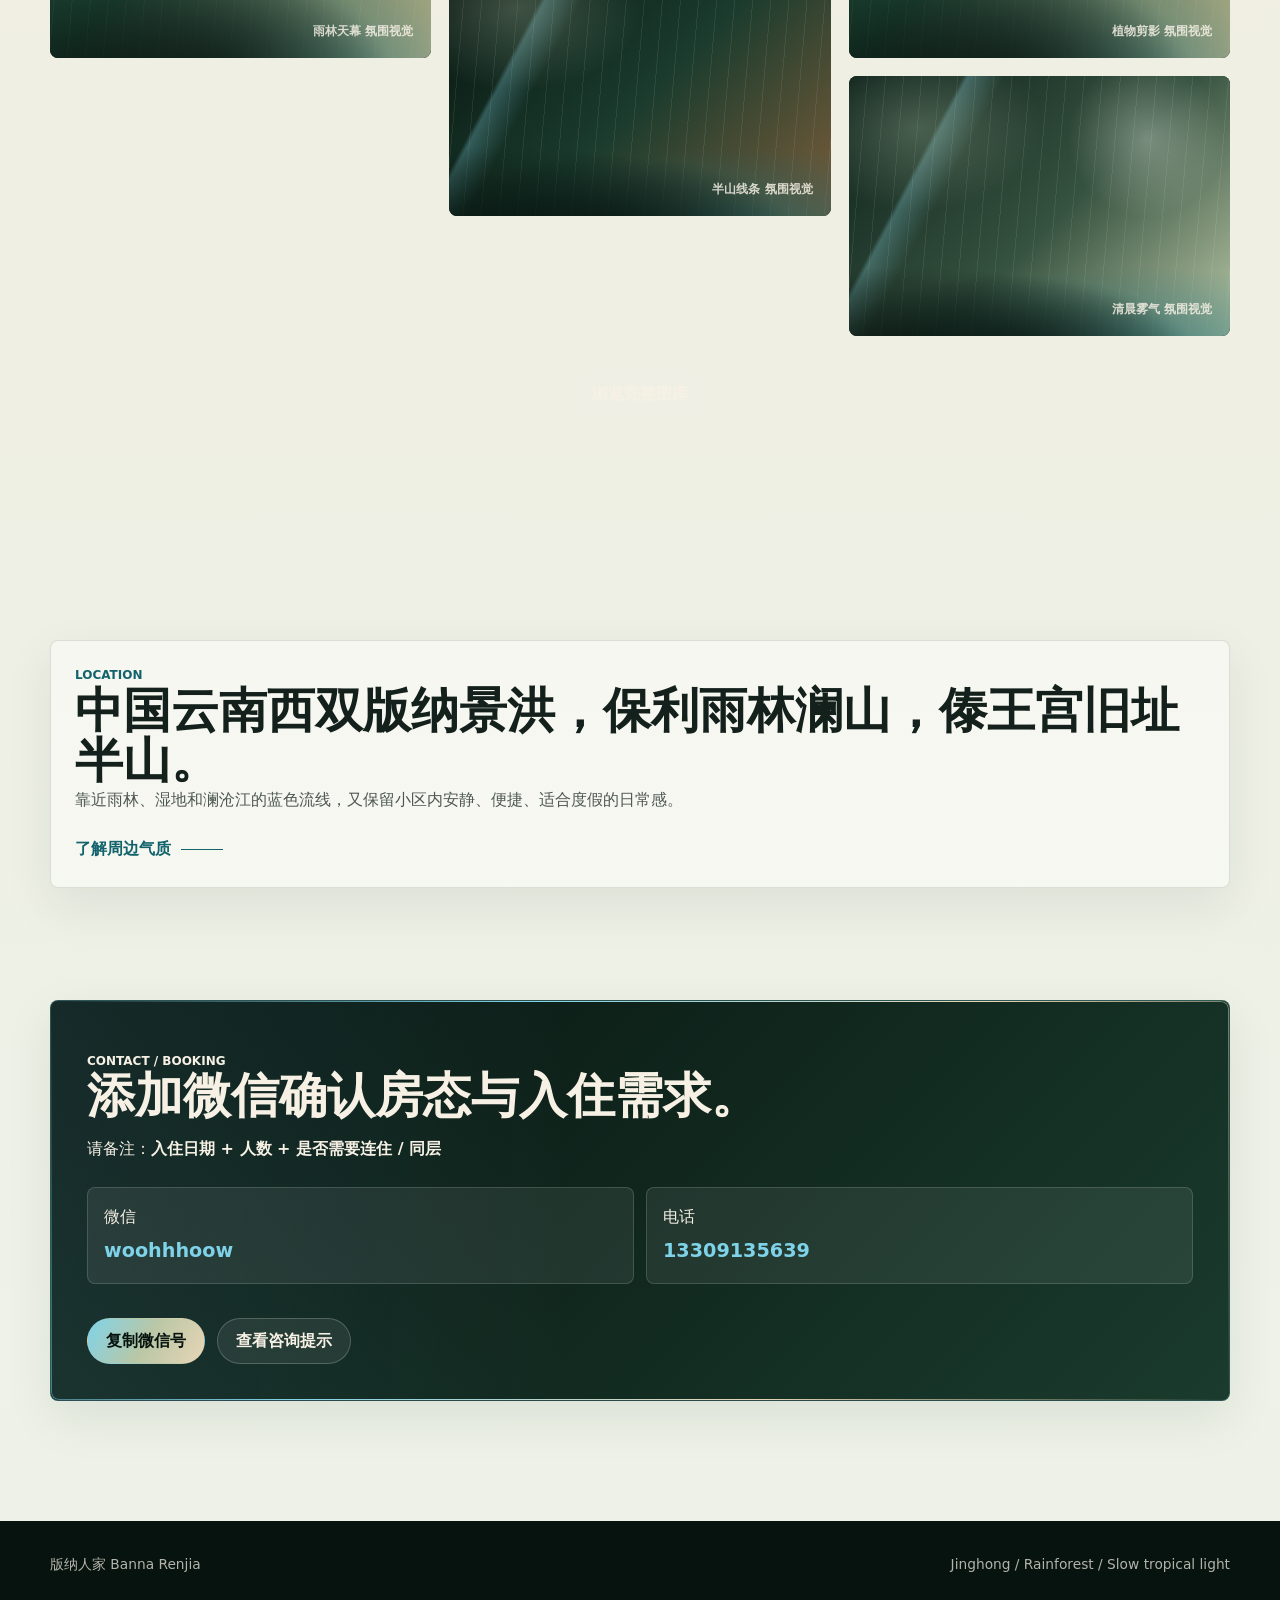
==== commit bea8bf46: "Rebuild Banna Renjia static site" ====
--- a/index.html
+++ b/index.html
@@ -3,162 +3,193 @@
   <head>
     <meta charset="UTF-8" />
     <meta name="viewport" content="width=device-width, initial-scale=1.0" />
-    <title>版纳人家 Banna Renjia | 西双版纳半山雨林精品民宿</title>
-    <meta name="description" content="版纳人家 Banna Renjia，位于西双版纳保利雨林澜山，傣王宫旧址半山，是一处雨林景观、设计师美学与静谧度假结合的精品民宿。" />
+    <title>版纳人家 Banna Renjia | 西双版纳景洪雨林民宿</title>
+    <meta
+      name="description"
+      content="版纳人家 Banna Renjia，位于中国云南西双版纳景洪保利雨林澜山，傣王宫旧址半山的设计师美学雨林景观度假民宿。"
+    />
+    <link rel="icon" type="image/svg+xml" href="assets/icons/brand-mark.svg" />
     <link rel="stylesheet" href="css/base.css" />
     <link rel="stylesheet" href="css/layout.css" />
     <link rel="stylesheet" href="css/components.css" />
-    <link rel="stylesheet" href="css/sections.css" />
+    <link rel="stylesheet" href="css/pages.css" />
     <link rel="stylesheet" href="css/animations.css" />
     <link rel="stylesheet" href="css/responsive.css" />
+    <script src="js/data.js" defer></script>
+    <script src="js/main.js" defer></script>
+    <script src="js/interactions.js" defer></script>
+    <script src="js/gallery.js" defer></script>
   </head>
-  <body>
+  <body data-page="home" data-root="">
     <header class="site-header" data-header>
-      <a class="brand" href="#top" aria-label="回到首页">
-        <span class="brand-symbol">BR</span>
-        <span>版纳人家</span>
+      <a class="brand-lockup" href="index.html" aria-label="版纳人家首页">
+        <span class="brand-mark">BR</span>
+        <span>
+          <strong>版纳人家</strong>
+          <small>Banna Renjia</small>
+        </span>
       </a>
-      <button class="nav-toggle" type="button" aria-label="打开导航" aria-expanded="false" data-nav-toggle>
-        <span></span><span></span>
+      <button class="nav-toggle" type="button" data-nav-toggle aria-label="打开导航" aria-expanded="false">
+        <span></span>
+        <span></span>
       </button>
-      <nav class="site-nav" data-nav></nav>
+      <nav class="site-nav" aria-label="主导航">
+        <a href="index.html" data-nav-item="home">首页</a>
+        <a href="rooms/index.html" data-nav-item="rooms">房间</a>
+        <a href="gallery/index.html" data-nav-item="gallery">图库</a>
+        <a href="location/index.html" data-nav-item="location">位置</a>
+        <a href="contact/index.html" data-nav-item="contact">联系</a>
+      </nav>
     </header>
 
     <main>
-      <section class="hero section-screen" id="top" data-section="top">
-        <div class="rainforest-field" aria-hidden="true">
-          <span class="mist mist-a"></span>
-          <span class="mist mist-b"></span>
-          <span class="leaf-shadow leaf-a"></span>
-          <span class="leaf-shadow leaf-b"></span>
+      <section class="jungle-hero" id="top" data-hero>
+        <div class="hero-atmosphere" aria-hidden="true">
+          <span class="mist-layer mist-one"></span>
+          <span class="mist-layer mist-two"></span>
+          <span class="leaf leaf-left"></span>
+          <span class="leaf leaf-right"></span>
+          <span class="leaf leaf-low"></span>
+          <span class="sun-glow"></span>
         </div>
-        <div class="hero-image">
-          <img data-hero-image alt="版纳人家半山雨林景观" fetchpriority="high" decoding="async" width="1600" height="1067" />
-        </div>
+        <svg class="river-thread hero-river" viewBox="0 0 1200 720" aria-hidden="true">
+          <path d="M-40 570 C180 440 290 690 505 520 C710 360 770 265 960 315 C1080 345 1135 250 1240 195" />
+          <path d="M-80 635 C155 510 300 710 560 590 C815 472 820 355 1040 398 C1138 418 1195 335 1280 315" />
+        </svg>
+        <div class="mountain-haze" aria-hidden="true"></div>
+
         <div class="hero-copy reveal">
-          <p class="eyebrow">Xishuangbanna · Rainforest Hideaway</p>
-          <h1><span data-brand-name>版纳人家</span><small data-brand-en>Banna Renjia</small></h1>
-          <p class="hero-lead" data-brand-tagline></p>
-          <p class="hero-place" data-brand-location></p>
+          <p class="eyebrow">Tropical Rainforest Luxury / Jinghong Private Homestay</p>
+          <h1><span>版纳人家</span><span>Banna Renjia</span></h1>
+          <p class="hero-subtitle">在景洪半山雨林里，留一段安静、舒展、带着江水蓝意的假期。</p>
+          <div class="hero-meta">
+            <span>西双版纳景洪</span>
+            <span>保利雨林澜山</span>
+            <span>傣王宫旧址半山</span>
+          </div>
           <div class="hero-actions">
-            <a class="button light" href="#rooms">浏览房型</a>
-            <a class="button glass" href="#contact">微信咨询</a>
+            <a class="btn btn-primary" href="rooms/index.html">查看房间</a>
+            <a class="btn btn-soft" href="contact/index.html">微信咨询</a>
           </div>
         </div>
-        <div class="hero-gallery reveal">
-          <figure class="hero-card hero-card-main">
-            <img src="assets/images/1704/微信图片_20260307175440_46_1.jpg" alt="雨林与半山景观" loading="lazy" decoding="async" width="760" height="960" sizes="(max-width: 900px) 82vw, 380px" />
-          </figure>
-          <figure class="hero-card hero-card-small">
-            <img src="assets/images/1703/微信图片_20260307175419_36_1.jpg" alt="房间材质细节" loading="lazy" decoding="async" width="520" height="520" sizes="(max-width: 900px) 46vw, 210px" />
-          </figure>
-        </div>
-        <aside class="hero-contact reveal">
-          <span>Private Inquiry</span>
-          <strong data-contact-wechat>woohhhoow</strong>
-          <a href="tel:13309135639" data-phone-link>电话 <b data-contact-phone>13309135639</b></a>
-          <p data-inquiry-prompt></p>
+
+        <aside class="hero-stay-card reveal" aria-label="民宿定位">
+          <span class="card-index">BNR / 01</span>
+          <h2>Designer boutique stay, held quietly between mountain light and rainforest blue.</h2>
+          <p>公寓楼 / 小区内多房间民宿集合，适合情侣、家庭、朋友与连住度假。</p>
         </aside>
       </section>
 
-      <section class="story section-pad" id="story" data-section="story">
-        <div class="section-label reveal">Brand Story</div>
-        <div class="story-layout">
-          <div class="story-copy reveal">
-            <h2>在半山雨林里，把旅行从热闹里轻轻抽离。</h2>
-            <p data-brand-description></p>
-          </div>
-          <div class="story-notes reveal">
-            <span>设计师美学</span>
-            <span>远离告庄喧嚣</span>
-            <span>公园湿地景观</span>
-            <span>适合连住度假</span>
+      <section class="section split-section" id="concept">
+        <div class="section-heading reveal">
+          <p class="eyebrow">Concept</p>
+          <h2>不是普通旅游模板，而是一处带有东方热带雨林气质的私人民宿官网。</h2>
+        </div>
+        <div class="split-copy reveal">
+          <p>
+            版纳人家把设计师审美、避世静谧、雨林景观和半山社区的便利放在一起。页面语言以深森林绿、澜沧江蓝、雾绿色和暖米白建立层次，强调慢生活、私密感和可被信任的入住引导。
+          </p>
+          <div class="text-chips">
+            <span>Rainforest</span>
+            <span>Lancang River Blue</span>
+            <span>Quiet Luxury</span>
+            <span>Half Mountain</span>
           </div>
         </div>
       </section>
 
-      <section class="rooms section-pad" id="rooms" data-section="rooms">
+      <section class="section feature-section">
         <div class="section-heading reveal">
-          <p class="eyebrow">Rooms / Suites</p>
-          <h2>不是单栋别墅，而是一组可以被清晰管理的半山房间。</h2>
-          <p>房间以房号组织，适合情侣、家庭、朋友结伴和一段更慢的连住。</p>
+          <p class="eyebrow">Featured Rooms</p>
+          <h2>在雨林与半山之间，选择适合停留节奏的房间。</h2>
+          <p>不同房型适合情侣、家庭、朋友与连住需求，具体房态可通过微信确认。</p>
         </div>
-        <div class="room-showcase" data-room-list></div>
+        <div class="room-feature-grid" data-featured-rooms></div>
+        <div class="section-action reveal">
+          <a class="btn btn-primary" href="rooms/index.html">进入房间页</a>
+        </div>
       </section>
 
-      <section class="landscape section-pad" id="landscape" data-section="landscape">
-        <div class="landscape-bg" aria-hidden="true"></div>
-        <div class="landscape-copy reveal">
-          <p class="eyebrow">Rainforest / Wetland</p>
-          <h2>西双版纳、保利雨林澜山、傣王宫旧址半山。</h2>
-          <p>周围的公园、湿地与雨林景观，让这里更像一段安静的目的地体验，而不是城市里匆忙经过的一间房。</p>
+      <section class="section river-preview">
+        <div class="abstract-map reveal" aria-hidden="true">
+          <span class="map-ridge ridge-a"></span>
+          <span class="map-ridge ridge-b"></span>
+          <span class="map-pin pin-jinghong"></span>
+          <span class="map-pin pin-stay"></span>
+          <svg viewBox="0 0 760 420">
+            <path class="map-water" d="M18 304 C140 210 230 338 345 240 S535 120 720 198" />
+            <path class="map-route" d="M168 270 C260 240 335 252 420 214 S560 188 638 160" />
+          </svg>
         </div>
-        <div class="landscape-orbit reveal" data-landscape-list></div>
+        <div class="preview-copy reveal">
+          <p class="eyebrow">Rainforest & River</p>
+          <h2>用山体轮廓、蓝色江水流线与雾气层，表达景洪的雨林坐标。</h2>
+          <p>这里不公开精确门牌地址。位置表达聚焦景洪、澜沧江、保利雨林澜山、傣王宫旧址半山与安静社区环境。</p>
+          <a class="text-link" href="location/index.html">查看位置意象</a>
+        </div>
       </section>
 
-      <section class="experience section-pad" id="experience" data-section="experience">
+      <section class="section experience-preview">
         <div class="section-heading reveal">
           <p class="eyebrow">Stay Experience</p>
-          <h2>服务不喧哗，但每一步都应该清楚、可靠、被照顾。</h2>
+          <h2>把住客关心的信息说清楚，把内部运营流程留在后台。</h2>
         </div>
-        <div class="experience-list" data-experience-list></div>
+        <div class="experience-grid" data-experience-preview></div>
       </section>
 
-      <section class="gallery-section section-pad" id="gallery" data-section="gallery">
+      <section class="section gallery-preview">
         <div class="section-heading reveal">
-          <p class="eyebrow">Gallery</p>
-          <h2>用非对称图像叙事，呈现房间、景观和版纳的湿润空气。</h2>
+          <p class="eyebrow">Gallery Preview</p>
+          <h2>以雨林、江水与半山光线，组织一组不规则图集节奏。</h2>
         </div>
-        <div class="gallery-filter reveal" data-gallery-filter></div>
-        <div class="gallery-wall" data-gallery-list></div>
+        <div class="gallery-masonry compact" data-gallery-preview></div>
+        <div class="section-action reveal">
+          <a class="btn btn-soft" href="gallery/index.html">浏览完整图库</a>
+        </div>
       </section>
 
-      <section class="contact section-pad" id="contact" data-section="contact">
-        <div class="contact-card reveal">
-          <div>
-            <p class="eyebrow">Contact / Booking</p>
-            <h2>先确认日期、人数与同层需求，再匹配更合适的房间。</h2>
-            <p data-inquiry-prompt></p>
+      <section class="section location-preview">
+        <div class="location-card reveal">
+          <p class="eyebrow">Location</p>
+          <h2>中国云南西双版纳景洪，保利雨林澜山，傣王宫旧址半山。</h2>
+          <p>靠近雨林、湿地和澜沧江的蓝色流线，又保留小区内安静、便捷、适合度假的日常感。</p>
+          <a class="text-link" href="location/index.html">了解周边气质</a>
+        </div>
+      </section>
+
+      <section class="booking-band">
+        <div class="booking-card reveal">
+          <p class="eyebrow">Contact / Booking</p>
+          <h2>添加微信确认房态与入住需求。</h2>
+          <p>请备注：<strong data-inquiry-prompt></strong></p>
+          <div class="contact-lines">
+            <span>微信 <strong data-contact-wechat></strong></span>
+            <a href="tel:13309135639" data-contact-phone-link>电话 <strong data-contact-phone></strong></a>
           </div>
-          <div class="contact-methods">
-            <div class="contact-method">
-              <span>微信咨询</span>
-              <strong data-contact-wechat>woohhhoow</strong>
-              <button type="button" data-copy-wechat>复制微信号</button>
-            </div>
-            <a class="contact-method" href="tel:13309135639" data-phone-link>
-              <span>电话联系</span>
-              <strong data-contact-phone>13309135639</strong>
-            </a>
-            <p class="copy-note" data-copy-note aria-live="polite"></p>
+          <div class="hero-actions">
+            <button class="btn btn-primary" type="button" data-copy-wechat>复制微信号</button>
+            <a class="btn btn-soft" href="contact/index.html">查看咨询提示</a>
           </div>
         </div>
       </section>
     </main>
 
     <div class="lightbox" data-lightbox aria-hidden="true">
-      <button class="lightbox-close" type="button" aria-label="关闭大图" data-lightbox-close>×</button>
-      <button class="lightbox-step prev" type="button" aria-label="上一张" data-lightbox-prev>‹</button>
+      <button class="lightbox-close" type="button" data-lightbox-close aria-label="关闭">×</button>
+      <button class="lightbox-step lightbox-prev" type="button" data-lightbox-prev aria-label="上一张">‹</button>
       <figure>
-        <img data-lightbox-image alt="" />
+        <div data-lightbox-media></div>
         <figcaption data-lightbox-caption></figcaption>
       </figure>
-      <button class="lightbox-step next" type="button" aria-label="下一张" data-lightbox-next>›</button>
+      <button class="lightbox-step lightbox-next" type="button" data-lightbox-next aria-label="下一张">›</button>
     </div>
 
-    <button class="back-top" type="button" aria-label="返回顶部" data-back-top>↑</button>
+    <button class="back-top" type="button" data-back-top aria-label="返回顶部">↑</button>
+    <div class="toast" data-toast role="status" aria-live="polite"></div>
 
     <footer class="site-footer">
-      <span>版纳人家 Banna Renjia · Xishuangbanna</span>
-      <div>
-        <a href="#contact">微信 <span data-contact-wechat>woohhhoow</span></a>
-        <a href="tel:13309135639" data-phone-link>电话 <span data-contact-phone>13309135639</span></a>
-      </div>
+      <span>版纳人家 Banna Renjia</span>
+      <span>Jinghong / Rainforest / Slow tropical light</span>
     </footer>
-
-    <script src="js/data.js"></script>
-    <script src="js/main.js"></script>
-    <script src="js/gallery.js"></script>
-    <script src="js/interactions.js"></script>
   </body>
 </html>
--- a/css/base.css
+++ b/css/base.css
@@ -1,21 +1,25 @@
 :root {
-  --black-green: #03120d;
-  --deep: #071d16;
-  --forest: #0f3527;
-  --canopy: #1f6043;
-  --moss: #718b5e;
-  --mist: #dfeace;
-  --paper: #f7f1e5;
-  --warm: #fffaf1;
-  --sand: #c9ad7d;
-  --brown: #6f4d36;
-  --ink: #102019;
-  --muted: #677366;
-  --line: rgba(28, 66, 47, 0.16);
-  --white: #ffffff;
-  --max: 1240px;
-  --header: 76px;
-  --ease: cubic-bezier(0.22, 1, 0.36, 1);
+  --forest-950: #07130f;
+  --forest-900: #0a1c16;
+  --forest-820: #102920;
+  --forest-720: #1a3b2d;
+  --moss-600: #5f7b55;
+  --moss-300: #b9c7a6;
+  --mist-100: #eef3e8;
+  --rice-50: #f7f1e5;
+  --sand-120: #e7d5b5;
+  --wood-500: #7a5d3a;
+  --river-500: #2f9fc8;
+  --river-300: #7fd3e9;
+  --peacock-700: #12636c;
+  --ink: #13201b;
+  --muted: #6c766f;
+  --line: rgba(238, 243, 232, 0.18);
+  --line-dark: rgba(19, 32, 27, 0.14);
+  --shadow-soft: 0 20px 60px rgba(7, 19, 15, 0.22);
+  --radius: 8px;
+  --content: 1180px;
+  --header-height: 78px;
 }
 
 * {
@@ -23,53 +27,33 @@
 }
 
 html {
+  min-width: 320px;
   scroll-behavior: smooth;
 }
 
 body {
   margin: 0;
-  overflow-x: hidden;
   color: var(--ink);
   background:
-    radial-gradient(circle at 10% 8%, rgba(223, 234, 206, 0.32), transparent 26rem),
-    radial-gradient(circle at 90% 14%, rgba(31, 96, 67, 0.18), transparent 28rem),
-    linear-gradient(180deg, #eef5e7 0%, var(--paper) 34%, #f4efe2 100%);
-  font-family: "Microsoft YaHei", "Noto Sans SC", system-ui, sans-serif;
+    radial-gradient(circle at 12% 8%, rgba(47, 159, 200, 0.12), transparent 28rem),
+    linear-gradient(180deg, var(--rice-50), #f3eadb 42%, #edf2e8 100%);
+  font-family:
+    "Inter", "PingFang SC", "Microsoft YaHei", "Noto Sans SC", system-ui,
+    -apple-system, BlinkMacSystemFont, sans-serif;
   line-height: 1.68;
+  overflow-x: hidden;
 }
 
-body::before {
-  position: fixed;
-  inset: 0;
-  z-index: -2;
-  content: "";
-  pointer-events: none;
-  opacity: 0.4;
-  background:
-    url("../assets/decor/rainforest-motif.svg") top 12rem center / 1300px auto no-repeat,
-    url("../assets/decor/mist-rings.svg") top 34rem right -10rem / 820px auto no-repeat;
+body.nav-open,
+body.lightbox-open,
+body.modal-open {
+  overflow: hidden;
 }
 
-body::after {
-  position: fixed;
-  inset: 0;
-  z-index: -1;
-  content: "";
-  pointer-events: none;
-  opacity: 0.26;
-  background-image:
-    linear-gradient(rgba(7, 29, 22, 0.04) 1px, transparent 1px),
-    linear-gradient(90deg, rgba(7, 29, 22, 0.035) 1px, transparent 1px);
-  background-size: 38px 38px;
-  mask-image: linear-gradient(180deg, transparent, #000 16%, #000 82%, transparent);
-}
-
-img {
+img,
+svg {
   display: block;
-  width: 100%;
-  height: 100%;
-  object-fit: cover;
-  background: linear-gradient(135deg, rgba(7, 29, 22, 0.12), rgba(223, 234, 206, 0.4));
+  max-width: 100%;
 }
 
 a {
@@ -77,67 +61,123 @@
   text-decoration: none;
 }
 
+button,
+input,
+textarea {
+  font: inherit;
+}
+
 button {
-  font: inherit;
+  cursor: pointer;
 }
 
 h1,
 h2,
 h3,
-p,
-figure {
-  margin-top: 0;
+p {
+  margin: 0;
 }
 
 h1,
 h2,
 h3 {
-  font-family: "Noto Serif SC", "Songti SC", Georgia, serif;
-  font-weight: 500;
+  font-family:
+    "Cormorant Garamond", "Noto Serif SC", "Songti SC", Georgia, serif;
   line-height: 1.06;
+  font-weight: 600;
   letter-spacing: 0;
 }
 
 h1 {
-  margin-bottom: 24px;
-  font-size: clamp(64px, 11vw, 148px);
-}
-
-h1 small {
-  display: block;
-  margin-top: 10px;
-  color: rgba(255, 255, 255, 0.72);
-  font-family: Georgia, serif;
-  font-size: clamp(22px, 3vw, 42px);
+  font-size: 4.75rem;
 }
 
 h2 {
-  margin-bottom: 22px;
-  font-size: clamp(36px, 5.8vw, 76px);
+  font-size: 3rem;
 }
 
 h3 {
-  margin-bottom: 10px;
-  font-size: clamp(22px, 2.4vw, 31px);
+  font-size: 1.55rem;
 }
 
 p {
-  margin-bottom: 0;
+  color: rgba(19, 32, 27, 0.74);
+}
+
+strong {
+  font-weight: 700;
+}
+
+::selection {
+  color: var(--rice-50);
+  background: var(--peacock-700);
 }
 
 .eyebrow {
-  margin-bottom: 16px;
-  color: var(--canopy);
-  font-family: Georgia, serif;
-  font-size: 12px;
-  letter-spacing: 0.18em;
+  color: var(--peacock-700);
+  font-size: 0.75rem;
+  font-weight: 700;
+  letter-spacing: 0;
   text-transform: uppercase;
 }
 
-.muted {
-  color: var(--muted);
+.section {
+  position: relative;
+  width: min(var(--content), calc(100% - 48px));
+  margin: 0 auto;
+  padding: 112px 0;
 }
 
-::selection {
-  background: rgba(201, 173, 125, 0.42);
+.section-heading {
+  max-width: 780px;
+  margin-bottom: 44px;
 }
+
+.section-heading h2 {
+  margin-top: 14px;
+}
+
+.section-heading p:not(.eyebrow) {
+  max-width: 660px;
+  margin-top: 18px;
+}
+
+.section-action {
+  display: flex;
+  justify-content: center;
+  margin-top: 34px;
+}
+
+.text-link {
+  display: inline-flex;
+  align-items: center;
+  gap: 10px;
+  margin-top: 22px;
+  color: var(--peacock-700);
+  font-weight: 700;
+}
+
+.text-link::after {
+  content: "";
+  width: 42px;
+  height: 1px;
+  background: currentColor;
+  transform-origin: left center;
+  transition: transform 180ms ease;
+}
+
+.text-link:hover::after {
+  transform: scaleX(1.4);
+}
+
+.sr-only {
+  position: absolute;
+  width: 1px;
+  height: 1px;
+  padding: 0;
+  margin: -1px;
+  overflow: hidden;
+  clip: rect(0, 0, 0, 0);
+  white-space: nowrap;
+  border: 0;
+}
--- a/css/layout.css
+++ b/css/layout.css
@@ -1,73 +1,98 @@
 .site-header {
   position: fixed;
-  inset: 0 0 auto;
-  z-index: 80;
-  height: var(--header);
+  top: 0;
+  left: 0;
+  z-index: 50;
   display: flex;
   align-items: center;
   justify-content: space-between;
-  padding: 0 clamp(18px, 5vw, 64px);
-  color: var(--white);
-  transition: background 240ms var(--ease), border-color 240ms var(--ease), color 240ms var(--ease);
+  width: 100%;
+  height: var(--header-height);
+  padding: 0 max(24px, calc((100vw - var(--content)) / 2));
+  color: var(--rice-50);
+  background: linear-gradient(180deg, rgba(7, 19, 15, 0.72), rgba(7, 19, 15, 0));
+  border-bottom: 1px solid transparent;
+  transition:
+    background 220ms ease,
+    border-color 220ms ease,
+    backdrop-filter 220ms ease;
 }
 
 .site-header.scrolled,
-.site-header.menu-open {
-  color: var(--ink);
-  border-bottom: 1px solid var(--line);
-  background: linear-gradient(90deg, rgba(247, 241, 229, 0.9), rgba(223, 234, 206, 0.82));
+body:not([data-page="home"]) .site-header {
+  background: rgba(7, 19, 15, 0.84);
+  border-color: rgba(238, 243, 232, 0.14);
   backdrop-filter: blur(18px);
 }
 
-.brand {
+.brand-lockup {
   display: inline-flex;
   align-items: center;
   gap: 12px;
-  font-weight: 600;
-  letter-spacing: 0.04em;
-}
-
-.brand-symbol {
+  min-width: 0;
+}
+
+.brand-mark {
   display: grid;
-  width: 40px;
-  height: 40px;
+  width: 44px;
+  height: 44px;
   place-items: center;
-  border: 1px solid currentColor;
+  color: var(--river-300);
+  border: 1px solid rgba(127, 211, 233, 0.52);
   border-radius: 50%;
+  background: rgba(238, 243, 232, 0.06);
   font-family: Georgia, serif;
-  font-size: 13px;
+  font-size: 0.82rem;
+  font-weight: 700;
+}
+
+.brand-lockup strong,
+.brand-lockup small {
+  display: block;
+  line-height: 1.1;
+}
+
+.brand-lockup strong {
+  font-size: 1rem;
+}
+
+.brand-lockup small {
+  margin-top: 4px;
+  color: rgba(247, 241, 229, 0.68);
+  font-size: 0.72rem;
 }
 
 .site-nav {
-  display: flex;
+  display: inline-flex;
   align-items: center;
-  gap: clamp(18px, 3vw, 34px);
-  font-size: 14px;
-  letter-spacing: 0.05em;
+  gap: 6px;
 }
 
 .site-nav a {
   position: relative;
-  padding: 8px 0;
-}
-
-.site-nav a::after {
-  position: absolute;
+  padding: 10px 14px;
+  color: rgba(247, 241, 229, 0.78);
+  font-size: 0.88rem;
+  border-radius: 999px;
+  transition:
+    color 180ms ease,
+    background 180ms ease;
+}
+
+.site-nav a:hover,
+.site-nav a.active {
+  color: var(--rice-50);
+  background: rgba(238, 243, 232, 0.1);
+}
+
+.site-nav a.active::after {
   content: "";
-  left: 0;
-  right: 0;
-  bottom: 2px;
+  position: absolute;
+  right: 14px;
+  bottom: 7px;
+  left: 14px;
   height: 1px;
-  background: currentColor;
-  transform: scaleX(0);
-  transform-origin: right;
-  transition: transform 220ms var(--ease);
-}
-
-.site-nav a:hover::after,
-.site-nav a.active::after {
-  transform: scaleX(1);
-  transform-origin: left;
+  background: var(--river-300);
 }
 
 .nav-toggle {
@@ -75,10 +100,10 @@
   width: 44px;
   height: 44px;
   padding: 0;
-  border: 1px solid currentColor;
+  border: 1px solid rgba(238, 243, 232, 0.24);
   border-radius: 50%;
-  color: inherit;
-  background: transparent;
+  color: var(--rice-50);
+  background: rgba(238, 243, 232, 0.08);
 }
 
 .nav-toggle span {
@@ -87,48 +112,262 @@
   height: 1px;
   margin: 6px auto;
   background: currentColor;
-  transition: transform 180ms var(--ease);
+  transition:
+    transform 180ms ease,
+    opacity 180ms ease;
 }
 
 .nav-toggle[aria-expanded="true"] span:first-child {
-  transform: translateY(3.5px) rotate(45deg);
+  transform: translateY(3.5px) rotate(42deg);
 }
 
 .nav-toggle[aria-expanded="true"] span:last-child {
-  transform: translateY(-3.5px) rotate(-45deg);
-}
-
-.section-pad {
+  transform: translateY(-3.5px) rotate(-42deg);
+}
+
+.jungle-hero,
+.page-hero {
   position: relative;
-  width: min(var(--max), calc(100% - 40px));
-  margin: 0 auto;
-  padding: clamp(86px, 12vw, 168px) 0;
-  content-visibility: auto;
-  contain-intrinsic-size: 900px;
-}
-
-.section-screen {
+  display: grid;
   min-height: 100svh;
-}
-
-.section-heading {
-  width: min(860px, 100%);
-  margin-bottom: clamp(34px, 5vw, 64px);
+  overflow: hidden;
+  color: var(--rice-50);
+  background:
+    radial-gradient(circle at 72% 28%, rgba(127, 211, 233, 0.22), transparent 18rem),
+    radial-gradient(circle at 16% 20%, rgba(185, 199, 166, 0.18), transparent 22rem),
+    linear-gradient(140deg, #07130f 0%, #10251d 45%, #14382d 100%);
+}
+
+.jungle-hero {
+  grid-template-columns: minmax(0, 1.15fr) minmax(300px, 0.68fr);
+  align-items: end;
+  gap: 42px;
+  padding: 150px max(24px, calc((100vw - var(--content)) / 2)) 76px;
+}
+
+.jungle-hero::before,
+.page-hero::before {
+  content: "";
+  position: absolute;
+  inset: 0;
+  pointer-events: none;
+  opacity: 0.26;
+  background-image:
+    linear-gradient(rgba(247, 241, 229, 0.08) 1px, transparent 1px),
+    linear-gradient(90deg, rgba(247, 241, 229, 0.05) 1px, transparent 1px);
+  background-size: 72px 72px;
+  mask-image: linear-gradient(180deg, rgba(0, 0, 0, 0.8), transparent 82%);
+}
+
+.jungle-hero::after,
+.page-hero::after {
+  content: "";
+  position: absolute;
+  inset: auto 0 0;
+  height: 30%;
+  background: linear-gradient(180deg, transparent, rgba(247, 241, 229, 0.1));
+  pointer-events: none;
+}
+
+.hero-copy,
+.hero-stay-card,
+.page-hero-copy,
+.page-hero-panel {
+  position: relative;
+  z-index: 3;
+}
+
+.hero-copy {
+  max-width: 830px;
+}
+
+.hero-copy h1 {
+  margin-top: 18px;
+}
+
+.hero-copy h1 span {
+  display: block;
+}
+
+.hero-subtitle {
+  max-width: 610px;
+  margin-top: 22px;
+  color: rgba(247, 241, 229, 0.78);
+  font-size: 1.18rem;
+}
+
+.hero-meta {
+  display: flex;
+  flex-wrap: wrap;
+  gap: 10px;
+  margin-top: 28px;
+}
+
+.hero-meta span {
+  padding: 8px 12px;
+  color: rgba(247, 241, 229, 0.82);
+  border: 1px solid rgba(238, 243, 232, 0.18);
+  border-radius: 999px;
+  background: rgba(238, 243, 232, 0.07);
+  font-size: 0.86rem;
+}
+
+.hero-actions {
+  display: flex;
+  flex-wrap: wrap;
+  gap: 12px;
+  margin-top: 34px;
+}
+
+.hero-stay-card,
+.page-hero-panel {
+  align-self: center;
+  padding: 26px;
+  border: 1px solid rgba(238, 243, 232, 0.18);
+  border-radius: var(--radius);
+  background: rgba(7, 19, 15, 0.36);
+  box-shadow: var(--shadow-soft);
+  backdrop-filter: blur(18px);
+}
+
+.hero-stay-card h2 {
+  margin: 18px 0 16px;
+  font-size: 1.85rem;
+}
+
+.hero-stay-card p,
+.page-hero p,
+.hero-stay-card small {
+  color: rgba(247, 241, 229, 0.74);
+}
+
+.card-index {
+  color: var(--river-300);
+  font-size: 0.75rem;
+  font-weight: 700;
+}
+
+.hero-atmosphere,
+.river-thread,
+.mountain-haze {
+  position: absolute;
+  inset: 0;
+  pointer-events: none;
+}
+
+.river-thread {
+  z-index: 1;
+  width: 100%;
+  height: 100%;
+  opacity: 0.9;
+  transform: translate3d(
+    calc(var(--mx, 0) * -14px),
+    calc(var(--my, 0) * -10px),
+    0
+  );
+}
+
+.river-thread path {
+  fill: none;
+  stroke: var(--river-300);
+  stroke-width: 2;
+  stroke-linecap: round;
+  stroke-dasharray: 9 18;
+  filter: drop-shadow(0 0 12px rgba(127, 211, 233, 0.32));
+}
+
+.mountain-haze {
+  z-index: 1;
+  top: auto;
+  height: 42%;
+  background:
+    linear-gradient(135deg, transparent 40%, rgba(238, 243, 232, 0.08) 40% 42%, transparent 42%),
+    linear-gradient(22deg, transparent 50%, rgba(238, 243, 232, 0.1) 50% 52%, transparent 52%),
+    linear-gradient(180deg, transparent, rgba(7, 19, 15, 0.38));
+  opacity: 0.7;
+}
+
+.page-hero {
+  min-height: 68svh;
+  align-items: end;
+  padding: 150px max(24px, calc((100vw - var(--content)) / 2)) 76px;
+}
+
+.page-hero-copy {
+  max-width: 760px;
+}
+
+.page-hero-copy h1 {
+  margin: 16px 0 18px;
+}
+
+.page-hero-panel {
+  position: absolute;
+  right: max(24px, calc((100vw - var(--content)) / 2));
+  bottom: 76px;
+  width: min(330px, calc(100% - 48px));
+}
+
+.page-hero-panel span,
+.page-hero-panel small,
+.page-hero-panel strong {
+  display: block;
+}
+
+.page-hero-panel strong {
+  margin: 8px 0;
+  color: var(--river-300);
+  font-size: 2rem;
+  line-height: 1.1;
+}
+
+.split-section {
+  display: grid;
+  grid-template-columns: minmax(0, 0.9fr) minmax(0, 1fr);
+  gap: 72px;
+  align-items: start;
+}
+
+.split-copy {
+  padding-top: 42px;
+}
+
+.text-chips {
+  display: flex;
+  flex-wrap: wrap;
+  gap: 10px;
+  margin-top: 24px;
+}
+
+.text-chips span {
+  padding: 8px 12px;
+  border: 1px solid var(--line-dark);
+  border-radius: 999px;
+  background: rgba(255, 255, 255, 0.36);
+  color: var(--forest-720);
+  font-size: 0.84rem;
+}
+
+.river-preview,
+.location-main,
+.contact-main {
+  display: grid;
+  grid-template-columns: minmax(0, 1fr) minmax(320px, 0.78fr);
+  gap: 56px;
+  align-items: center;
+}
+
+.preview-copy h2,
+.location-details h2 {
+  margin: 14px 0 18px;
 }
 
 .site-footer {
   display: flex;
   justify-content: space-between;
-  gap: 22px;
-  padding: 38px clamp(20px, 5vw, 64px);
-  color: rgba(255, 255, 255, 0.72);
-  background: linear-gradient(135deg, var(--black-green), var(--deep));
-  font-size: 14px;
-}
-
-.site-footer div {
-  display: flex;
-  flex-wrap: wrap;
-  gap: 18px;
-  justify-content: flex-end;
-}
+  gap: 24px;
+  padding: 32px max(24px, calc((100vw - var(--content)) / 2));
+  color: rgba(247, 241, 229, 0.72);
+  background: var(--forest-950);
+  font-size: 0.86rem;
+}
--- a/css/components.css
+++ b/css/components.css
@@ -1,310 +1,710 @@
-.button,
-.contact-method button,
-.gallery-filter button {
+.btn {
+  position: relative;
   display: inline-flex;
   align-items: center;
   justify-content: center;
-  min-height: 48px;
-  padding: 0 22px;
+  min-height: 46px;
+  padding: 12px 18px;
+  overflow: hidden;
   border: 1px solid transparent;
   border-radius: 999px;
-  cursor: pointer;
-  transition: transform 220ms var(--ease), background 220ms var(--ease), border-color 220ms var(--ease), box-shadow 220ms var(--ease);
-}
-
-.button:hover,
-.contact-method button:hover,
-.gallery-filter button:hover {
+  font-weight: 700;
+  line-height: 1.1;
+  transition:
+    transform 180ms ease,
+    box-shadow 180ms ease,
+    background 180ms ease,
+    border-color 180ms ease;
+}
+
+.btn:hover {
   transform: translateY(-2px);
 }
 
-.button.light {
-  color: var(--deep);
-  background: var(--warm);
-  box-shadow: 0 18px 40px rgba(3, 18, 13, 0.18);
-}
-
-.button.glass {
-  color: var(--white);
-  border-color: rgba(255, 255, 255, 0.4);
-  background: rgba(255, 255, 255, 0.08);
-  backdrop-filter: blur(10px);
+.btn-primary {
+  color: var(--forest-950);
+  background: linear-gradient(120deg, var(--river-300), var(--moss-300), var(--sand-120));
+  box-shadow: 0 0 0 rgba(127, 211, 233, 0);
+}
+
+.btn-primary:hover {
+  box-shadow: 0 0 28px rgba(127, 211, 233, 0.28);
+}
+
+.btn-soft {
+  color: var(--rice-50);
+  border-color: rgba(238, 243, 232, 0.22);
+  background: rgba(238, 243, 232, 0.08);
+}
+
+.btn-soft:hover {
+  border-color: rgba(127, 211, 233, 0.48);
+  box-shadow: 0 0 24px rgba(127, 211, 233, 0.14);
+}
+
+.room-feature-grid,
+.room-list,
+.experience-grid {
+  display: grid;
+  grid-template-columns: repeat(3, minmax(0, 1fr));
+  gap: 18px;
+}
+
+.room-card,
+.experience-card,
+.location-card,
+.booking-card,
+.inquiry-card,
+.faq-panel {
+  position: relative;
+  overflow: hidden;
+  border: 1px solid rgba(19, 32, 27, 0.12);
+  border-radius: var(--radius);
+  background: rgba(255, 255, 255, 0.48);
+  box-shadow: 0 18px 50px rgba(19, 32, 27, 0.08);
 }
 
 .room-card {
+  display: grid;
+  min-height: 100%;
+}
+
+.visual-placeholder,
+.media-image {
   position: relative;
   display: grid;
-  min-height: 100%;
-  overflow: hidden;
-  border: 1px solid rgba(255, 255, 255, 0.18);
-  border-radius: 18px;
-  color: var(--white);
-  background: var(--deep);
-  transform: perspective(1000px) rotateX(var(--tilt-x, 0deg)) rotateY(var(--tilt-y, 0deg));
-  transition: transform 240ms var(--ease), box-shadow 240ms var(--ease);
-}
-
-.room-card:hover {
-  transform: perspective(1000px) translateY(-6px) rotateX(var(--tilt-x, 0deg)) rotateY(var(--tilt-y, 0deg));
-  box-shadow: 0 34px 90px rgba(3, 18, 13, 0.28);
-}
-
-.room-card figure {
-  margin: 0;
+  min-height: 250px;
   aspect-ratio: 4 / 3;
   overflow: hidden;
-}
-
-.room-card.featured figure {
-  aspect-ratio: 5 / 6;
-}
-
-.room-card img {
-  transition: transform 900ms var(--ease), filter 900ms var(--ease);
-}
-
-.room-card:hover img {
-  transform: scale(1.045);
-  filter: saturate(1.08);
-}
-
-.room-card-content {
-  position: absolute;
-  inset: auto 0 0;
+  isolation: isolate;
+  background:
+    radial-gradient(circle at 70% 20%, rgba(127, 211, 233, 0.28), transparent 24%),
+    linear-gradient(135deg, #0b2119, #22513d 54%, #e1c691);
+}
+
+.visual-placeholder::before {
+  content: "";
+  position: absolute;
+  inset: 0;
+  background:
+    radial-gradient(ellipse at 18% 20%, rgba(185, 199, 166, 0.28), transparent 28%),
+    linear-gradient(118deg, transparent 22%, rgba(127, 211, 233, 0.28) 23%, transparent 30%),
+    repeating-linear-gradient(95deg, rgba(247, 241, 229, 0.08) 0 1px, transparent 1px 18px);
+  mix-blend-mode: screen;
+}
+
+.visual-placeholder::after {
+  content: "";
+  position: absolute;
+  inset: auto -10% -16% -10%;
+  height: 52%;
+  background:
+    radial-gradient(ellipse at 20% 80%, rgba(7, 19, 15, 0.88), transparent 55%),
+    radial-gradient(ellipse at 44% 80%, rgba(10, 28, 22, 0.86), transparent 50%),
+    radial-gradient(ellipse at 72% 78%, rgba(18, 99, 108, 0.62), transparent 55%);
+}
+
+.visual-placeholder[data-visual="river"] {
+  background:
+    linear-gradient(110deg, #0b1b19, #15433d 48%, #2f9fc8 49% 52%, #e7d5b5 100%);
+}
+
+.visual-placeholder[data-visual="mountain"] {
+  background:
+    linear-gradient(135deg, #07130f, #1a3b2d 52%, #7a5d3a 100%);
+}
+
+.visual-placeholder[data-visual="family"] {
+  background:
+    radial-gradient(circle at 20% 15%, rgba(231, 213, 181, 0.32), transparent 26%),
+    linear-gradient(135deg, #0a1c16, #5f7b55 54%, #12636c);
+}
+
+.visual-placeholder[data-visual="mist"] {
+  background:
+    radial-gradient(circle at 78% 24%, rgba(238, 243, 232, 0.34), transparent 22%),
+    linear-gradient(135deg, #0d211a, #35513f 54%, #b9c7a6);
+}
+
+.visual-placeholder span {
+  position: absolute;
+  right: 18px;
+  bottom: 16px;
   z-index: 2;
-  padding: clamp(22px, 3vw, 34px);
-  background: linear-gradient(180deg, transparent, rgba(3, 18, 13, 0.88));
+  color: rgba(247, 241, 229, 0.84);
+  font-size: 0.78rem;
+  font-weight: 700;
+}
+
+.media-image img {
+  width: 100%;
+  height: 100%;
+  object-fit: cover;
+  transition: transform 500ms ease;
+}
+
+.room-card:hover .media-image img,
+.room-card:hover .visual-placeholder,
+.gallery-piece:hover .media-image img,
+.gallery-piece:hover .visual-placeholder {
+  transform: scale(1.04);
+}
+
+.room-card-body,
+.experience-card,
+.location-card,
+.booking-card,
+.inquiry-card,
+.faq-panel {
+  padding: 24px;
+}
+
+.room-card-body {
+  display: grid;
+  gap: 16px;
+}
+
+.room-card h3 {
+  font-size: 1.5rem;
 }
 
 .room-number {
-  position: absolute;
-  z-index: 3;
-  top: 18px;
-  left: 18px;
-  padding: 6px 12px;
-  border: 1px solid rgba(255, 255, 255, 0.25);
-  border-radius: 999px;
-  background: rgba(3, 18, 13, 0.46);
-  backdrop-filter: blur(10px);
-  font-family: Georgia, serif;
-  font-size: 13px;
-}
-
-.room-meta,
-.room-tags {
+  color: var(--peacock-700);
+  font-size: 0.78rem;
+  font-weight: 700;
+}
+
+.room-meta {
+  display: grid;
+  grid-template-columns: repeat(3, minmax(0, 1fr));
+  gap: 8px;
+}
+
+.room-meta div {
+  padding: 10px;
+  border: 1px solid var(--line-dark);
+  border-radius: var(--radius);
+  background: rgba(238, 243, 232, 0.58);
+}
+
+.room-meta dt {
+  color: var(--muted);
+  font-size: 0.72rem;
+}
+
+.room-meta dd {
+  margin: 3px 0 0;
+  color: var(--forest-900);
+  font-size: 0.82rem;
+  font-weight: 700;
+}
+
+.tag-row {
   display: flex;
   flex-wrap: wrap;
   gap: 8px;
 }
 
-.room-meta {
-  margin: 16px 0 14px;
-  color: rgba(255, 255, 255, 0.8);
-  font-size: 14px;
-}
-
-.room-tags span {
-  padding: 5px 10px;
-  border: 1px solid rgba(255, 255, 255, 0.22);
+.tag-row span {
+  padding: 6px 10px;
+  color: var(--forest-720);
+  border: 1px solid rgba(95, 123, 85, 0.28);
   border-radius: 999px;
-  background: rgba(255, 255, 255, 0.08);
-  font-size: 13px;
-}
-
-.experience-card,
-.contact-card {
-  border: 1px solid var(--line);
-  border-radius: 22px;
-  background: rgba(255, 255, 255, 0.58);
-  backdrop-filter: blur(14px);
+  background: rgba(185, 199, 166, 0.18);
+  font-size: 0.75rem;
+}
+
+.room-card-actions {
+  display: flex;
+  justify-content: space-between;
+  gap: 12px;
+  align-items: center;
+}
+
+.link-button {
+  padding: 0;
+  color: var(--peacock-700);
+  border: 0;
+  background: transparent;
+  font-weight: 800;
 }
 
 .experience-card {
-  min-height: 230px;
-  padding: 28px;
-  transition: transform 220ms var(--ease), background 220ms var(--ease);
-}
-
-.experience-card:hover {
-  transform: translateY(-5px);
-  background: rgba(255, 255, 255, 0.74);
-}
-
-.experience-card span {
+  min-height: 210px;
+}
+
+.line-icon {
+  display: grid;
+  width: 48px;
+  height: 48px;
+  place-items: center;
+  margin-bottom: 22px;
+  color: var(--river-500);
+  border: 1px solid rgba(47, 159, 200, 0.28);
+  border-radius: 50%;
+  background: rgba(47, 159, 200, 0.08);
+}
+
+.line-icon svg {
+  width: 24px;
+  height: 24px;
+}
+
+.experience-card h3 {
+  margin-bottom: 10px;
+}
+
+.abstract-map,
+.location-visual {
+  position: relative;
+  min-height: 440px;
+  overflow: hidden;
+  border-radius: var(--radius);
+  background:
+    radial-gradient(circle at 75% 18%, rgba(127, 211, 233, 0.22), transparent 22rem),
+    linear-gradient(140deg, var(--forest-950), var(--forest-720));
+  box-shadow: var(--shadow-soft);
+}
+
+.abstract-map svg,
+.location-visual svg {
+  position: absolute;
+  inset: 0;
+  width: 100%;
+  height: 100%;
+}
+
+.map-water,
+.water-line {
+  fill: none;
+  stroke: var(--river-300);
+  stroke-width: 4;
+  stroke-linecap: round;
+  stroke-dasharray: 12 20;
+  filter: drop-shadow(0 0 18px rgba(127, 211, 233, 0.42));
+}
+
+.water-line.soft {
+  stroke-width: 2;
+  opacity: 0.56;
+}
+
+.map-route,
+.route-line {
+  fill: none;
+  stroke: var(--sand-120);
+  stroke-width: 2;
+  stroke-dasharray: 5 12;
+  opacity: 0.72;
+}
+
+.terrain {
+  fill: rgba(238, 243, 232, 0.1);
+  stroke: rgba(238, 243, 232, 0.18);
+}
+
+.terrain-back {
+  transform: translateY(28px);
+}
+
+.map-ridge {
+  position: absolute;
+  right: -10%;
+  bottom: 0;
+  left: -10%;
+  height: 42%;
+  clip-path: polygon(0 80%, 15% 30%, 28% 58%, 44% 18%, 59% 60%, 74% 34%, 100% 86%, 100% 100%, 0 100%);
+  background: rgba(238, 243, 232, 0.1);
+}
+
+.ridge-b {
+  height: 34%;
+  background: rgba(7, 19, 15, 0.36);
+}
+
+.map-pin,
+.map-dot {
+  position: absolute;
+  z-index: 2;
+  display: inline-flex;
+  align-items: center;
+  gap: 8px;
+  color: var(--rice-50);
+  font-size: 0.78rem;
+  font-weight: 700;
+}
+
+.map-pin::before,
+.map-dot::before {
+  content: "";
+  width: 12px;
+  height: 12px;
+  border: 2px solid var(--river-300);
+  border-radius: 50%;
+  background: var(--forest-950);
+  box-shadow: 0 0 0 10px rgba(127, 211, 233, 0.1);
+}
+
+.pin-jinghong {
+  left: 23%;
+  top: 58%;
+}
+
+.pin-stay {
+  right: 22%;
+  top: 38%;
+}
+
+.gallery-masonry {
+  columns: 3 260px;
+  column-gap: 18px;
+}
+
+.gallery-masonry.compact {
+  columns: 3 300px;
+}
+
+.gallery-piece {
+  position: relative;
   display: block;
-  margin-bottom: 34px;
-  color: var(--canopy);
-  font-family: Georgia, serif;
-}
-
-.gallery-filter {
+  width: 100%;
+  min-height: 260px;
+  margin: 0 0 18px;
+  padding: 0;
+  overflow: hidden;
+  break-inside: avoid;
+  color: var(--rice-50);
+  border: 0;
+  border-radius: var(--radius);
+  background: var(--forest-900);
+  text-align: left;
+}
+
+.gallery-piece.tall {
+  min-height: 430px;
+}
+
+.gallery-piece.wide {
+  min-height: 310px;
+}
+
+.gallery-piece .visual-placeholder,
+.gallery-piece .media-image {
+  width: 100%;
+  min-height: inherit;
+  aspect-ratio: auto;
+  transition:
+    transform 500ms ease,
+    filter 300ms ease;
+}
+
+.gallery-piece-caption {
+  position: absolute;
+  right: 0;
+  bottom: 0;
+  left: 0;
+  z-index: 3;
+  padding: 56px 18px 18px;
+  background: linear-gradient(180deg, transparent, rgba(7, 19, 15, 0.88));
+  transform: translateY(18px);
+  opacity: 0;
+  transition:
+    opacity 220ms ease,
+    transform 220ms ease;
+}
+
+.gallery-piece:hover .gallery-piece-caption,
+.gallery-piece:focus-visible .gallery-piece-caption {
+  transform: translateY(0);
+  opacity: 1;
+}
+
+.gallery-piece-caption strong,
+.gallery-piece-caption small {
+  display: block;
+}
+
+.gallery-piece-caption small {
+  margin-top: 5px;
+  color: rgba(247, 241, 229, 0.72);
+}
+
+.filter-bar {
   display: flex;
   flex-wrap: wrap;
   gap: 10px;
-  margin-bottom: 24px;
-}
-
-.gallery-filter button {
-  color: var(--deep);
-  border-color: var(--line);
-  background: rgba(255, 255, 255, 0.52);
-}
-
-.gallery-filter button.active {
-  color: var(--white);
-  background: linear-gradient(135deg, var(--deep), var(--canopy));
-}
-
-.gallery-item {
-  position: relative;
-  min-height: 320px;
-  overflow: hidden;
+  margin-bottom: 28px;
+}
+
+.filter-bar button {
+  padding: 9px 14px;
+  color: var(--forest-720);
+  border: 1px solid var(--line-dark);
+  border-radius: 999px;
+  background: rgba(255, 255, 255, 0.42);
+  font-weight: 700;
+}
+
+.filter-bar button.active {
+  color: var(--rice-50);
+  border-color: var(--peacock-700);
+  background: var(--peacock-700);
+}
+
+.booking-band {
+  width: min(var(--content), calc(100% - 48px));
+  margin: 0 auto 120px;
+}
+
+.booking-band.slim {
+  margin-top: 30px;
+}
+
+.booking-card {
+  padding: 36px;
+  color: var(--rice-50);
+  border-color: rgba(127, 211, 233, 0.22);
+  background:
+    linear-gradient(90deg, rgba(127, 211, 233, 0.12), transparent 44%),
+    linear-gradient(135deg, var(--forest-950), var(--forest-720));
+}
+
+.booking-card::before {
+  content: "";
+  position: absolute;
+  inset: 0;
+  border-radius: inherit;
+  padding: 1px;
+  background: linear-gradient(120deg, transparent, var(--river-300), var(--sand-120), transparent);
+  mask:
+    linear-gradient(#000 0 0) content-box,
+    linear-gradient(#000 0 0);
+  mask-composite: exclude;
+  animation: flowBorder 6s linear infinite;
+  pointer-events: none;
+}
+
+.booking-card h2,
+.booking-card p {
+  color: var(--rice-50);
+}
+
+.booking-card p {
+  margin-top: 14px;
+}
+
+.contact-lines,
+.contact-grid {
+  display: grid;
+  grid-template-columns: repeat(2, minmax(0, 1fr));
+  gap: 12px;
+  margin-top: 24px;
+}
+
+.contact-lines span,
+.contact-lines a,
+.contact-grid div,
+.contact-grid a {
+  display: grid;
+  gap: 4px;
+  padding: 16px;
+  border: 1px solid rgba(238, 243, 232, 0.16);
+  border-radius: var(--radius);
+  background: rgba(238, 243, 232, 0.08);
+}
+
+.contact-lines strong,
+.contact-grid strong {
+  color: var(--river-300);
+  font-size: 1.2rem;
+}
+
+.stat-strip {
+  display: grid;
+  grid-template-columns: repeat(3, minmax(0, 1fr));
+  gap: 12px;
+  margin-bottom: 26px;
+}
+
+.stat-strip span {
+  padding: 18px;
+  border: 1px solid var(--line-dark);
+  border-radius: var(--radius);
+  background: rgba(255, 255, 255, 0.42);
+}
+
+.stat-strip strong {
+  display: block;
+  color: var(--peacock-700);
+  font-size: 1.5rem;
+}
+
+.room-modal {
+  width: min(880px, calc(100% - 32px));
   padding: 0;
+  color: var(--ink);
   border: 0;
-  border-radius: 18px;
-  background: var(--deep);
-  cursor: zoom-in;
-}
-
-.gallery-item.large {
-  grid-column: span 6;
-  min-height: 560px;
-}
-
-.gallery-item.wide {
-  grid-column: span 6;
-  min-height: 360px;
-}
-
-.gallery-item.tall {
-  grid-column: span 4;
-  min-height: 590px;
-}
-
-.gallery-item.regular {
-  grid-column: span 4;
-}
-
-.gallery-item img {
-  transition: transform 900ms var(--ease), filter 900ms var(--ease);
-}
-
-.gallery-item:hover img {
-  transform: scale(1.05);
-  filter: saturate(1.08);
-}
-
-.gallery-caption {
-  position: absolute;
-  inset: auto 0 0;
-  padding: 76px 20px 20px;
-  color: var(--white);
-  background: linear-gradient(180deg, transparent, rgba(3, 18, 13, 0.86));
-  text-align: left;
-  transform: translateY(18px);
-  transition: transform 220ms var(--ease);
-}
-
-.gallery-item:hover .gallery-caption {
-  transform: translateY(0);
-}
-
-.gallery-caption strong,
-.gallery-caption span {
-  display: block;
-}
-
-.gallery-caption span {
-  color: rgba(255, 255, 255, 0.72);
-  font-size: 14px;
+  border-radius: var(--radius);
+  background: var(--rice-50);
+  box-shadow: var(--shadow-soft);
+}
+
+.room-modal::backdrop {
+  background: rgba(7, 19, 15, 0.72);
+  backdrop-filter: blur(8px);
+}
+
+.modal-close,
+.lightbox-close,
+.lightbox-step,
+.back-top {
+  display: grid;
+  place-items: center;
+  width: 44px;
+  height: 44px;
+  padding: 0;
+  color: var(--rice-50);
+  border: 1px solid rgba(238, 243, 232, 0.24);
+  border-radius: 50%;
+  background: rgba(7, 19, 15, 0.66);
+}
+
+.modal-close {
+  position: absolute;
+  top: 14px;
+  right: 14px;
+  z-index: 2;
+}
+
+.modal-content {
+  display: grid;
+  grid-template-columns: minmax(0, 0.95fr) minmax(0, 1fr);
+  gap: 0;
+}
+
+.modal-copy {
+  padding: 34px;
+}
+
+.modal-copy h2 {
+  margin: 8px 0 16px;
+  color: var(--forest-900);
+  font-size: 2.25rem;
+}
+
+.modal-copy ul {
+  padding-left: 20px;
+  color: rgba(19, 32, 27, 0.78);
 }
 
 .lightbox {
   position: fixed;
   inset: 0;
-  z-index: 120;
-  display: none;
-  align-items: center;
-  justify-content: center;
-  padding: 72px clamp(16px, 4vw, 72px);
-  background: rgba(2, 12, 9, 0.92);
+  z-index: 80;
+  display: grid;
+  place-items: center;
+  padding: 78px 24px 34px;
+  visibility: hidden;
+  opacity: 0;
+  background:
+    radial-gradient(circle at 25% 15%, rgba(47, 159, 200, 0.18), transparent 25rem),
+    rgba(7, 19, 15, 0.88);
+  transition:
+    opacity 180ms ease,
+    visibility 180ms ease;
 }
 
 .lightbox.open {
-  display: flex;
+  visibility: visible;
+  opacity: 1;
 }
 
 .lightbox figure {
-  width: min(1120px, 100%);
+  width: min(940px, 100%);
   margin: 0;
-}
-
-.lightbox img {
-  max-height: 76vh;
-  object-fit: contain;
-  border-radius: 18px;
+  color: var(--rice-50);
+}
+
+.lightbox [data-lightbox-media] {
+  overflow: hidden;
+  border-radius: var(--radius);
+  background: var(--forest-900);
+}
+
+.lightbox [data-lightbox-media] .visual-placeholder,
+.lightbox [data-lightbox-media] .media-image {
+  min-height: 62svh;
+  aspect-ratio: 16 / 10;
 }
 
 .lightbox figcaption {
   margin-top: 14px;
-  color: rgba(255, 255, 255, 0.78);
-  text-align: center;
-}
-
-.lightbox-close,
+  color: rgba(247, 241, 229, 0.82);
+}
+
+.lightbox-close {
+  position: absolute;
+  top: 18px;
+  right: 18px;
+}
+
 .lightbox-step {
   position: absolute;
-  border: 1px solid rgba(255, 255, 255, 0.28);
-  border-radius: 50%;
-  color: var(--white);
-  background: rgba(255, 255, 255, 0.08);
-  cursor: pointer;
-}
-
-.lightbox-close {
-  top: 22px;
-  right: 24px;
-  width: 44px;
-  height: 44px;
-  font-size: 30px;
-}
-
-.lightbox-step {
   top: 50%;
-  width: 52px;
-  height: 52px;
   transform: translateY(-50%);
-  font-size: 38px;
-}
-
-.lightbox-step.prev {
-  left: 22px;
-}
-
-.lightbox-step.next {
-  right: 22px;
+  font-size: 1.8rem;
+}
+
+.lightbox-prev {
+  left: 18px;
+}
+
+.lightbox-next {
+  right: 18px;
 }
 
 .back-top {
   position: fixed;
   right: 18px;
   bottom: 18px;
-  z-index: 70;
-  width: 46px;
-  height: 46px;
-  border: 1px solid rgba(255, 255, 255, 0.32);
-  border-radius: 50%;
-  color: var(--white);
-  background: rgba(3, 18, 13, 0.76);
-  cursor: pointer;
+  z-index: 40;
+  visibility: hidden;
   opacity: 0;
-  pointer-events: none;
-  transform: translateY(10px);
-  transition: opacity 180ms var(--ease), transform 180ms var(--ease);
+  transform: translateY(12px);
+  transition:
+    opacity 180ms ease,
+    transform 180ms ease,
+    visibility 180ms ease;
 }
 
 .back-top.visible {
+  visibility: visible;
   opacity: 1;
-  pointer-events: auto;
   transform: translateY(0);
 }
+
+.toast {
+  position: fixed;
+  right: 18px;
+  bottom: 76px;
+  z-index: 90;
+  max-width: min(330px, calc(100% - 36px));
+  padding: 12px 14px;
+  color: var(--forest-950);
+  border-radius: var(--radius);
+  background: var(--river-300);
+  box-shadow: var(--shadow-soft);
+  transform: translateY(16px);
+  visibility: hidden;
+  opacity: 0;
+  transition:
+    opacity 180ms ease,
+    transform 180ms ease,
+    visibility 180ms ease;
+}
+
+.toast.show {
+  visibility: visible;
+  opacity: 1;
+  transform: translateY(0);
+}
--- a/css/pages.css
+++ b/css/pages.css
@@ -0,0 +1,251 @@
+.feature-section::before,
+.experience-preview::before,
+.gallery-page-section::before {
+  content: "";
+  position: absolute;
+  inset: 50px auto auto 50%;
+  width: min(520px, 70vw);
+  height: 160px;
+  pointer-events: none;
+  background: radial-gradient(ellipse, rgba(47, 159, 200, 0.12), transparent 68%);
+  transform: translateX(-50%);
+}
+
+.room-hero {
+  background:
+    radial-gradient(circle at 78% 24%, rgba(127, 211, 233, 0.24), transparent 18rem),
+    linear-gradient(135deg, #07130f, #163629 52%, #5f7b55);
+}
+
+.gallery-hero {
+  background:
+    radial-gradient(circle at 30% 16%, rgba(231, 213, 181, 0.16), transparent 18rem),
+    linear-gradient(135deg, #06110d, #0f2920 48%, #12636c);
+}
+
+.location-hero {
+  background:
+    radial-gradient(circle at 78% 22%, rgba(127, 211, 233, 0.24), transparent 18rem),
+    linear-gradient(140deg, #07130f, #17382c 46%, #7a5d3a);
+}
+
+.contact-hero {
+  background:
+    radial-gradient(circle at 20% 20%, rgba(231, 213, 181, 0.2), transparent 18rem),
+    linear-gradient(140deg, #07130f, #102920 58%, #2f9fc8);
+}
+
+.rooms-overview {
+  padding-top: 86px;
+}
+
+.room-list {
+  grid-template-columns: repeat(2, minmax(0, 1fr));
+}
+
+.room-list .room-card:first-child {
+  grid-column: span 2;
+  grid-template-columns: 1fr 0.85fr;
+}
+
+.room-list .room-card:first-child .visual-placeholder,
+.room-list .room-card:first-child .media-image {
+  min-height: 100%;
+  aspect-ratio: auto;
+}
+
+.gallery-page-section {
+  width: min(1240px, calc(100% - 48px));
+}
+
+.location-main {
+  align-items: stretch;
+}
+
+.location-visual {
+  min-height: 560px;
+}
+
+.dot-city {
+  left: 21%;
+  top: 64%;
+}
+
+.dot-river {
+  left: 48%;
+  top: 44%;
+}
+
+.dot-stay {
+  right: 15%;
+  top: 33%;
+}
+
+.location-list {
+  display: grid;
+  gap: 12px;
+  margin-top: 28px;
+}
+
+.location-point {
+  padding: 16px;
+  border: 1px solid var(--line-dark);
+  border-radius: var(--radius);
+  background: rgba(255, 255, 255, 0.42);
+}
+
+.location-point strong {
+  display: block;
+  margin-bottom: 6px;
+  color: var(--forest-900);
+}
+
+.river-preview.inverted {
+  grid-template-columns: minmax(300px, 0.78fr) minmax(0, 1fr);
+  align-items: stretch;
+}
+
+.mini-timeline {
+  display: grid;
+  gap: 14px;
+}
+
+.timeline-item {
+  position: relative;
+  padding: 18px 18px 18px 44px;
+  border: 1px solid var(--line-dark);
+  border-radius: var(--radius);
+  background: rgba(255, 255, 255, 0.4);
+}
+
+.timeline-item::before {
+  content: "";
+  position: absolute;
+  top: 23px;
+  left: 18px;
+  width: 12px;
+  height: 12px;
+  border-radius: 50%;
+  background: var(--river-500);
+  box-shadow: 0 0 0 8px rgba(47, 159, 200, 0.12);
+}
+
+.contact-main {
+  align-items: start;
+}
+
+.inquiry-card,
+.faq-panel {
+  padding: 34px;
+}
+
+.prompt-line {
+  margin: 18px 0 8px;
+  color: var(--forest-950);
+  font-size: 1.35rem;
+  font-weight: 800;
+}
+
+.faq-list {
+  display: grid;
+  gap: 12px;
+  margin-top: 24px;
+}
+
+.faq-item {
+  padding: 16px 0;
+  border-bottom: 1px solid var(--line-dark);
+}
+
+.faq-item:last-child {
+  border-bottom: 0;
+}
+
+.faq-item h3 {
+  margin-bottom: 8px;
+  font-size: 1.18rem;
+}
+
+.leaf {
+  position: absolute;
+  z-index: 2;
+  width: 180px;
+  height: 360px;
+  opacity: 0.24;
+  background:
+    radial-gradient(ellipse at 50% 8%, transparent 16%, rgba(185, 199, 166, 0.72) 17%, transparent 18%),
+    linear-gradient(90deg, transparent 48%, rgba(238, 243, 232, 0.45) 49% 51%, transparent 52%),
+    radial-gradient(ellipse at 50% 50%, rgba(185, 199, 166, 0.44), transparent 70%);
+  border-radius: 60% 40% 70% 30%;
+  filter: blur(0.2px);
+}
+
+.leaf-left {
+  left: -40px;
+  top: 150px;
+  transform: rotate(-28deg) translate3d(calc(var(--mx, 0) * 16px), calc(var(--my, 0) * 12px), 0);
+}
+
+.leaf-right {
+  right: 2%;
+  top: 95px;
+  transform: rotate(24deg) translate3d(calc(var(--mx, 0) * -18px), calc(var(--my, 0) * -10px), 0);
+}
+
+.leaf-low {
+  right: 23%;
+  bottom: -130px;
+  width: 210px;
+  opacity: 0.18;
+  transform: rotate(8deg);
+}
+
+.mist-layer {
+  position: absolute;
+  z-index: 2;
+  left: -15%;
+  width: 130%;
+  height: 150px;
+  opacity: 0.24;
+  background: radial-gradient(ellipse, rgba(238, 243, 232, 0.5), transparent 68%);
+  filter: blur(18px);
+}
+
+.mist-one {
+  top: 24%;
+}
+
+.mist-two {
+  bottom: 14%;
+}
+
+.sun-glow {
+  position: absolute;
+  z-index: 1;
+  top: 20%;
+  right: 18%;
+  width: 280px;
+  height: 280px;
+  border-radius: 50%;
+  background: radial-gradient(circle, rgba(231, 213, 181, 0.22), transparent 65%);
+  transform: translate3d(calc(var(--mx, 0) * -20px), calc(var(--my, 0) * -16px), 0);
+}
+
+.room-card::before,
+.experience-card::before,
+.inquiry-card::before {
+  content: "";
+  position: absolute;
+  inset: 0;
+  pointer-events: none;
+  background:
+    linear-gradient(130deg, transparent 0 58%, rgba(47, 159, 200, 0.08) 59%, transparent 66%),
+    radial-gradient(circle at 95% 0%, rgba(185, 199, 166, 0.18), transparent 12rem);
+}
+
+.room-card > *,
+.experience-card > *,
+.inquiry-card > * {
+  position: relative;
+  z-index: 1;
+}
--- a/css/animations.css
+++ b/css/animations.css
@@ -1,53 +1,120 @@
-@keyframes floatMist {
-  0%, 100% {
-    translate: 0 0;
-    opacity: 0.42;
-  }
-  50% {
-    translate: 0 -18px;
-    opacity: 0.62;
+.reveal {
+  opacity: 0;
+  transform: translateY(24px);
+  transition:
+    opacity 620ms ease,
+    transform 620ms ease;
+}
+
+.reveal.visible {
+  opacity: 1;
+  transform: translateY(0);
+}
+
+.hero-copy .eyebrow,
+.hero-copy h1,
+.hero-copy .hero-subtitle,
+.hero-copy .hero-meta,
+.hero-copy .hero-actions {
+  opacity: 0;
+  transform: translateY(18px);
+  animation: titleRise 700ms ease forwards;
+}
+
+.hero-copy h1 {
+  animation-delay: 120ms;
+}
+
+.hero-copy .hero-subtitle {
+  animation-delay: 240ms;
+}
+
+.hero-copy .hero-meta {
+  animation-delay: 360ms;
+}
+
+.hero-copy .hero-actions {
+  animation-delay: 480ms;
+}
+
+.mist-one {
+  animation: mistDrift 18s ease-in-out infinite alternate;
+}
+
+.mist-two {
+  animation: mistDrift 24s ease-in-out infinite alternate-reverse;
+}
+
+.leaf-left,
+.leaf-right,
+.leaf-low {
+  animation: leafFloat 9s ease-in-out infinite alternate;
+}
+
+.leaf-right {
+  animation-duration: 12s;
+}
+
+.leaf-low {
+  animation-duration: 14s;
+}
+
+.river-thread path,
+.map-water,
+.water-line {
+  animation: riverFlow 9s linear infinite;
+}
+
+.map-pin::before,
+.map-dot::before {
+  animation: pinBreathe 2.8s ease-in-out infinite;
+}
+
+@keyframes titleRise {
+  to {
+    opacity: 1;
+    transform: translateY(0);
   }
 }
 
-@keyframes leafDrift {
-  0%, 100% {
-    transform: rotate(var(--r, 0deg)) translate3d(0, 0, 0);
+@keyframes mistDrift {
+  from {
+    transform: translateX(-4%);
   }
-  50% {
-    transform: rotate(calc(var(--r, 0deg) + 3deg)) translate3d(0, -16px, 0);
+  to {
+    transform: translateX(7%);
   }
 }
 
-.mist {
-  animation: floatMist 12s ease-in-out infinite;
+@keyframes leafFloat {
+  from {
+    margin-top: -10px;
+  }
+  to {
+    margin-top: 10px;
+  }
 }
 
-.leaf-a {
-  --r: 18deg;
-  animation: leafDrift 14s ease-in-out infinite;
+@keyframes riverFlow {
+  to {
+    stroke-dashoffset: -120;
+  }
 }
 
-.leaf-b {
-  --r: -26deg;
-  animation: leafDrift 16s ease-in-out infinite reverse;
+@keyframes pinBreathe {
+  0%,
+  100% {
+    box-shadow: 0 0 0 8px rgba(127, 211, 233, 0.1);
+  }
+  50% {
+    box-shadow: 0 0 0 16px rgba(127, 211, 233, 0.02);
+  }
 }
 
-.reveal,
-.image-reveal {
-  opacity: 0;
-  transform: translateY(28px);
-  transition: opacity 720ms var(--ease), transform 720ms var(--ease), clip-path 900ms var(--ease);
-}
-
-.image-reveal {
-  clip-path: inset(10% 0 0 0 round 18px);
-}
-
-.reveal.visible,
-.image-reveal.visible {
-  opacity: 1;
-  transform: translateY(0);
-  clip-path: inset(0 0 0 0 round 18px);
+@keyframes flowBorder {
+  to {
+    filter: hue-rotate(20deg);
+  }
 }
 
 @media (prefers-reduced-motion: reduce) {
@@ -55,14 +122,8 @@
   *::before,
   *::after {
     scroll-behavior: auto !important;
-    transition: none !important;
-    animation: none !important;
-  }
-
-  .reveal,
-  .image-reveal {
-    opacity: 1;
-    transform: none;
-    clip-path: none;
+    animation-duration: 0.001ms !important;
+    animation-iteration-count: 1 !important;
+    transition-duration: 0.001ms !important;
   }
 }
--- a/css/responsive.css
+++ b/css/responsive.css
@@ -1,120 +1,235 @@
-@media (max-width: 1060px) {
-  .hero-gallery {
-    position: relative;
-    right: auto;
-    top: auto;
+@media (max-width: 1080px) {
+  h1 {
+    font-size: 3.9rem;
+  }
+
+  h2 {
+    font-size: 2.5rem;
+  }
+
+  .jungle-hero,
+  .split-section,
+  .river-preview,
+  .location-main,
+  .contact-main {
+    grid-template-columns: 1fr;
+  }
+
+  .hero-stay-card,
+  .page-hero-panel {
     width: min(520px, 100%);
-    margin-top: 34px;
-  }
-
-  .hero-card-small {
-    right: 14px;
-    bottom: 18px;
-  }
-
-  .hero-contact {
+  }
+
+  .page-hero-panel {
     position: relative;
     right: auto;
     bottom: auto;
-    margin-top: 22px;
-  }
-
-  .story-layout,
-  .contact-card {
-    grid-template-columns: 1fr;
-  }
-
-  .room-showcase,
-  .experience-list,
-  .landscape-orbit {
-    grid-template-columns: 1fr;
-  }
-
-  .room-showcase .room-card:first-child {
-    grid-row: auto;
-  }
-
-  .gallery-item.large,
-  .gallery-item.wide,
-  .gallery-item.tall,
-  .gallery-item.regular {
-    grid-column: span 6;
+    margin-top: 28px;
+  }
+
+  .room-feature-grid,
+  .experience-grid {
+    grid-template-columns: repeat(2, minmax(0, 1fr));
   }
 }
 
-@media (max-width: 760px) {
+@media (max-width: 820px) {
   :root {
-    --header: 68px;
+    --header-height: 68px;
+  }
+
+  h1 {
+    font-size: 3.05rem;
+  }
+
+  h2 {
+    font-size: 2.1rem;
   }
 
   .site-header {
-    padding-inline: 18px;
+    padding: 0 18px;
   }
 
   .nav-toggle {
-    display: block;
+    display: grid;
+    place-items: center;
   }
 
   .site-nav {
     position: fixed;
-    inset: var(--header) 0 auto;
-    display: grid;
-    gap: 0;
-    padding: 18px 20px 26px;
-    color: var(--ink);
-    border-bottom: 1px solid var(--line);
-    background: rgba(247, 241, 229, 0.98);
-    transform: translateY(-120%);
-    transition: transform 220ms var(--ease);
+    top: var(--header-height);
+    right: 12px;
+    left: 12px;
+    display: grid;
+    gap: 4px;
+    padding: 14px;
+    visibility: hidden;
+    opacity: 0;
+    transform: translateY(-10px);
+    border: 1px solid rgba(238, 243, 232, 0.16);
+    border-radius: var(--radius);
+    background: rgba(7, 19, 15, 0.96);
+    box-shadow: var(--shadow-soft);
+    transition:
+      opacity 180ms ease,
+      transform 180ms ease,
+      visibility 180ms ease;
   }
 
   .site-nav.open {
+    visibility: visible;
+    opacity: 1;
     transform: translateY(0);
   }
 
   .site-nav a {
-    padding: 15px 0;
-    border-bottom: 1px solid var(--line);
-  }
-
-  .hero {
-    padding: calc(var(--header) + 58px) 18px 44px;
-  }
-
-  h1 {
-    font-size: clamp(48px, 15vw, 76px);
-  }
-
-  h2 {
-    font-size: clamp(32px, 10vw, 46px);
-  }
-
-  .section-pad {
-    width: min(var(--max), calc(100% - 32px));
-    padding-block: 70px;
-  }
-
-  .gallery-wall {
+    padding: 13px 14px;
+    border-radius: var(--radius);
+  }
+
+  .jungle-hero,
+  .page-hero {
+    min-height: auto;
+    padding: 116px 18px 58px;
+  }
+
+  .hero-subtitle {
+    font-size: 1rem;
+  }
+
+  .section {
+    width: min(100% - 36px, var(--content));
+    padding: 78px 0;
+  }
+
+  .split-copy {
+    padding-top: 0;
+  }
+
+  .room-feature-grid,
+  .room-list,
+  .experience-grid,
+  .contact-lines,
+  .contact-grid,
+  .stat-strip,
+  .modal-content,
+  .room-list .room-card:first-child {
     grid-template-columns: 1fr;
   }
 
-  .gallery-item.large,
-  .gallery-item.wide,
-  .gallery-item.tall,
-  .gallery-item.regular {
-    grid-column: auto;
-    min-height: 340px;
-  }
-
-  .site-footer,
-  .site-footer div {
-    flex-direction: column;
-    justify-content: flex-start;
+  .room-list .room-card:first-child {
+    grid-column: span 1;
+  }
+
+  .room-meta {
+    grid-template-columns: 1fr;
+  }
+
+  .abstract-map,
+  .location-visual {
+    min-height: 360px;
+  }
+
+  .gallery-masonry,
+  .gallery-masonry.compact {
+    columns: 2 220px;
+  }
+
+  .booking-band {
+    width: min(100% - 36px, var(--content));
+    margin-bottom: 78px;
+  }
+
+  .booking-card,
+  .inquiry-card,
+  .faq-panel {
+    padding: 24px;
+  }
+
+  .lightbox {
+    padding: 74px 14px 22px;
   }
 
   .lightbox-step {
     top: auto;
-    bottom: 18px;
+    bottom: 20px;
     transform: none;
   }
+
+  .lightbox-prev {
+    left: 18px;
+  }
+
+  .lightbox-next {
+    right: 18px;
+  }
+
+  .site-footer {
+    display: grid;
+    padding: 28px 18px;
+  }
+
+  .leaf,
+  .mist-layer {
+    animation: none;
+  }
+
+  .leaf {
+    opacity: 0.14;
+  }
 }
+
+@media (max-width: 560px) {
+  h1 {
+    font-size: 2.45rem;
+  }
+
+  h2 {
+    font-size: 1.76rem;
+  }
+
+  h3 {
+    font-size: 1.28rem;
+  }
+
+  .brand-lockup small {
+    display: none;
+  }
+
+  .brand-mark {
+    width: 40px;
+    height: 40px;
+  }
+
+  .hero-actions {
+    display: grid;
+  }
+
+  .btn {
+    width: 100%;
+  }
+
+  .hero-meta {
+    display: grid;
+  }
+
+  .gallery-masonry,
+  .gallery-masonry.compact {
+    columns: 1;
+  }
+
+  .gallery-piece,
+  .gallery-piece.wide,
+  .gallery-piece.tall {
+    min-height: 300px;
+  }
+
+  .visual-placeholder,
+  .media-image {
+    min-height: 220px;
+  }
+
+  .prompt-line {
+    font-size: 1.1rem;
+  }
+}
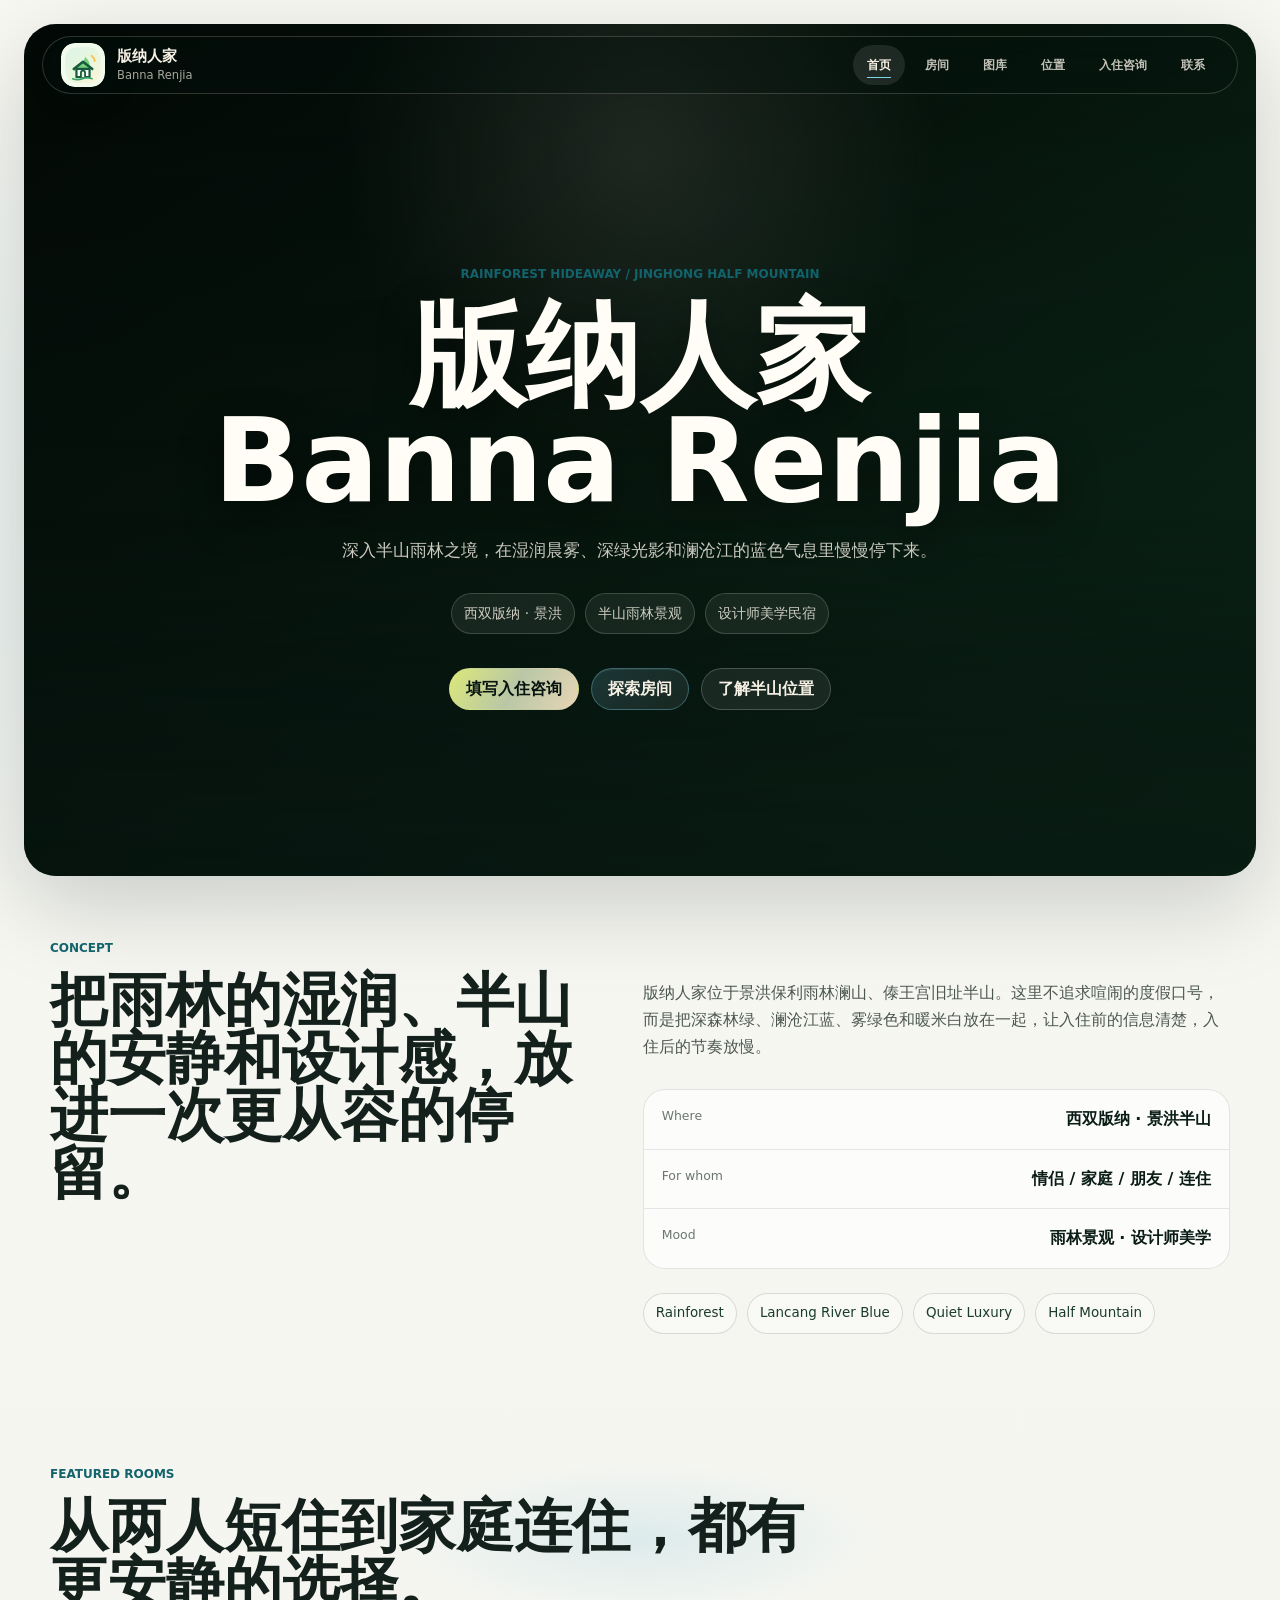
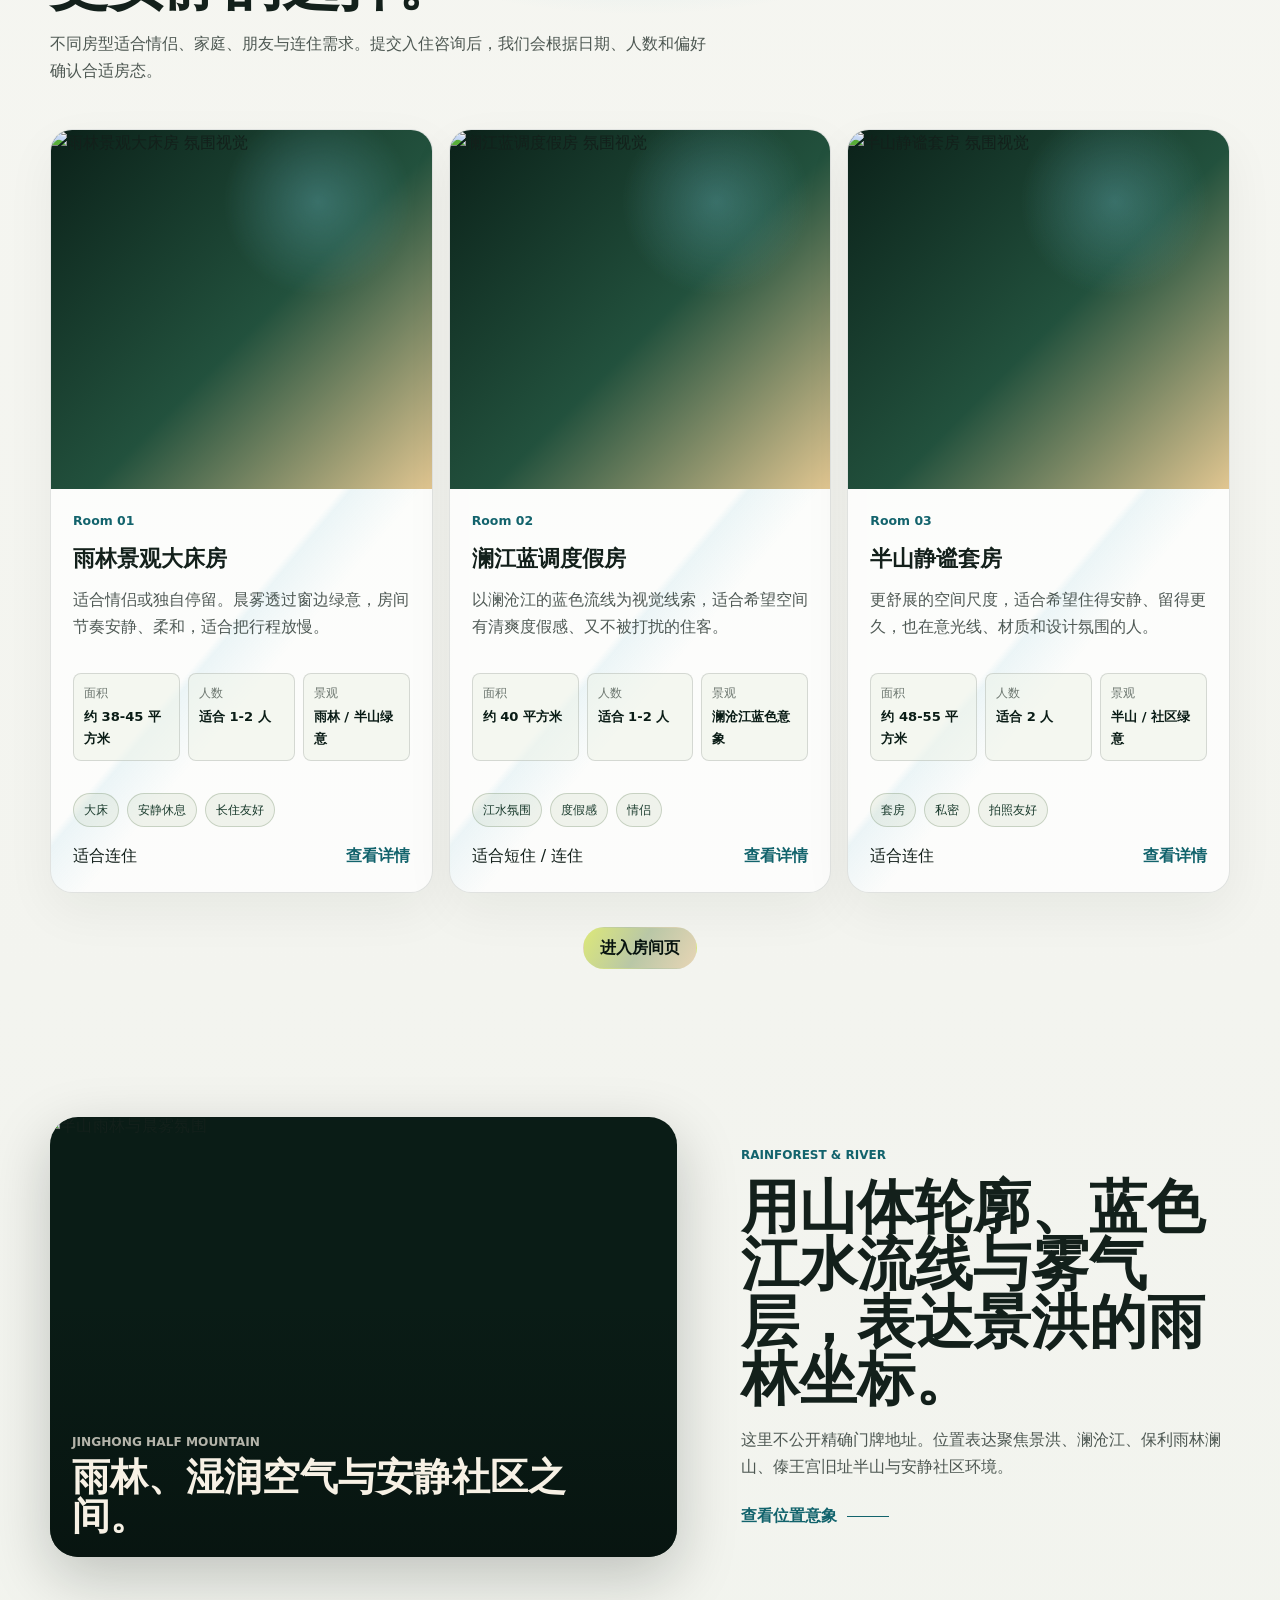
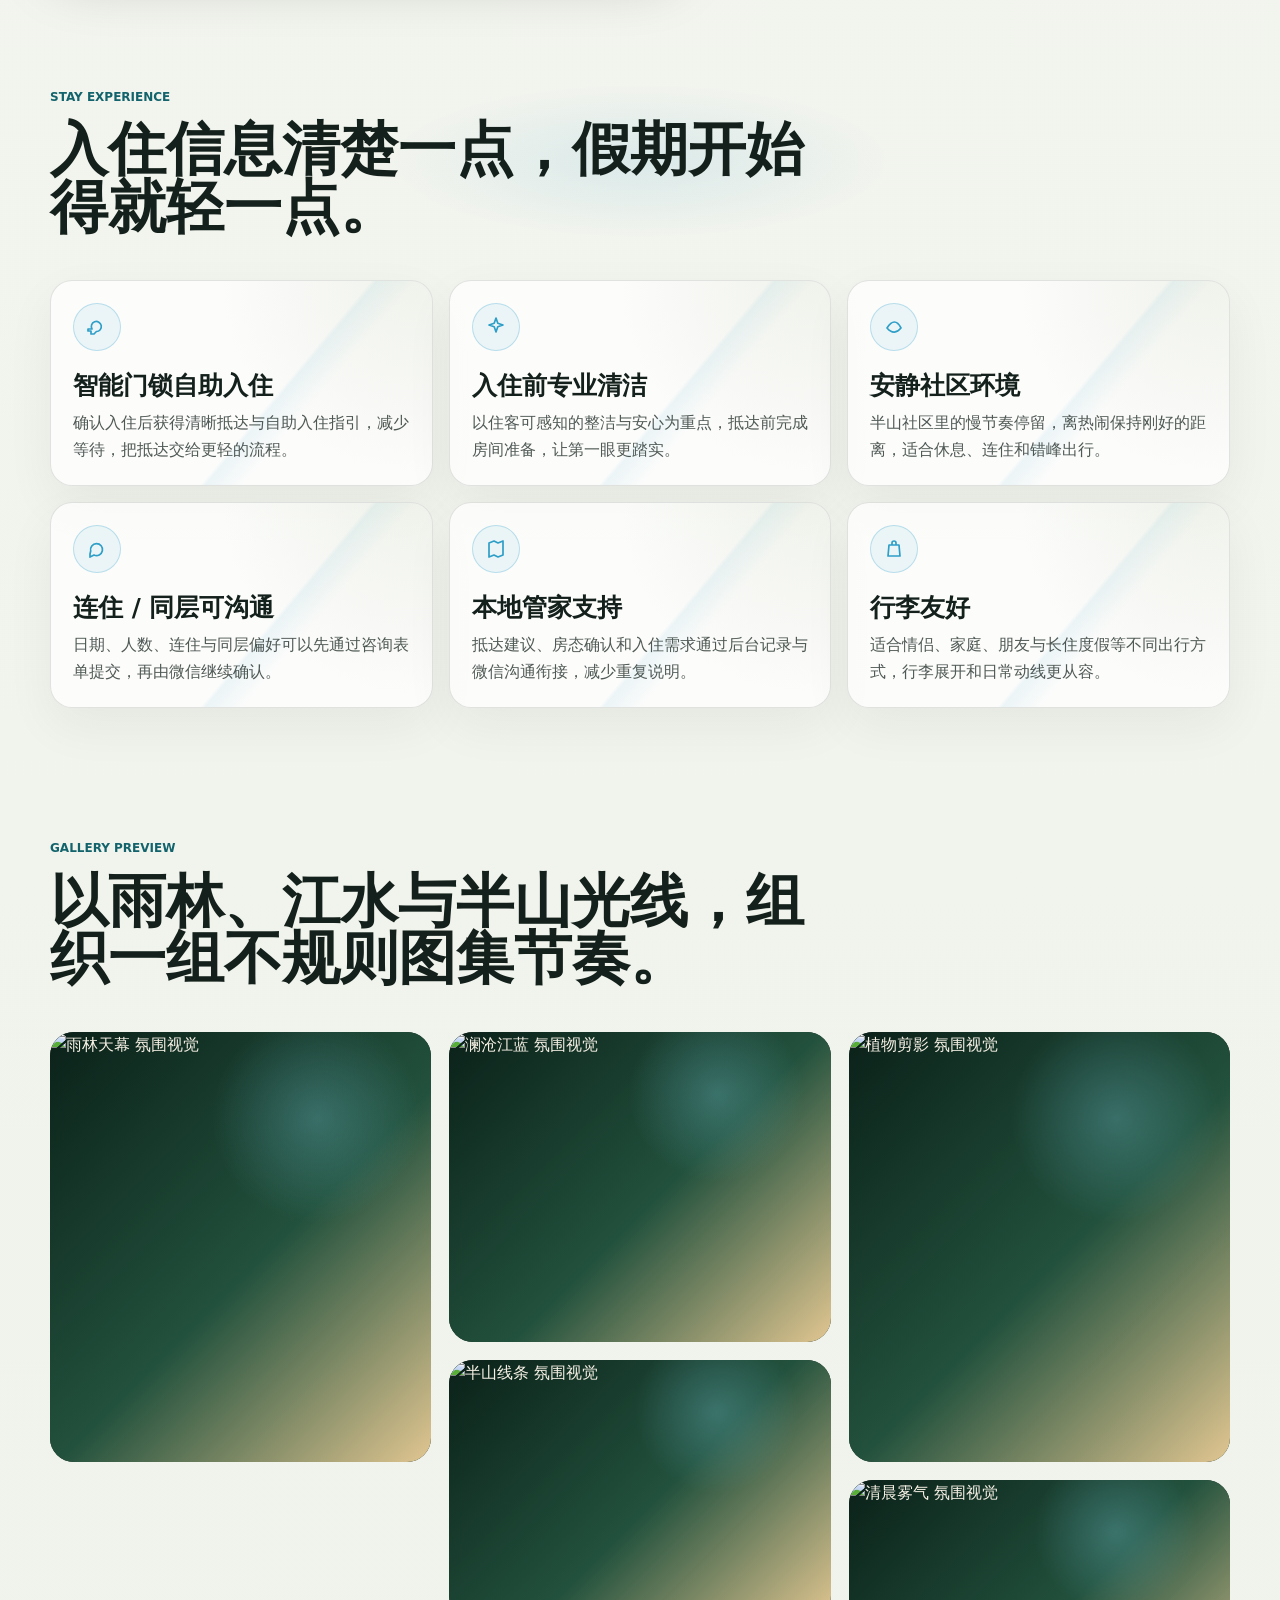
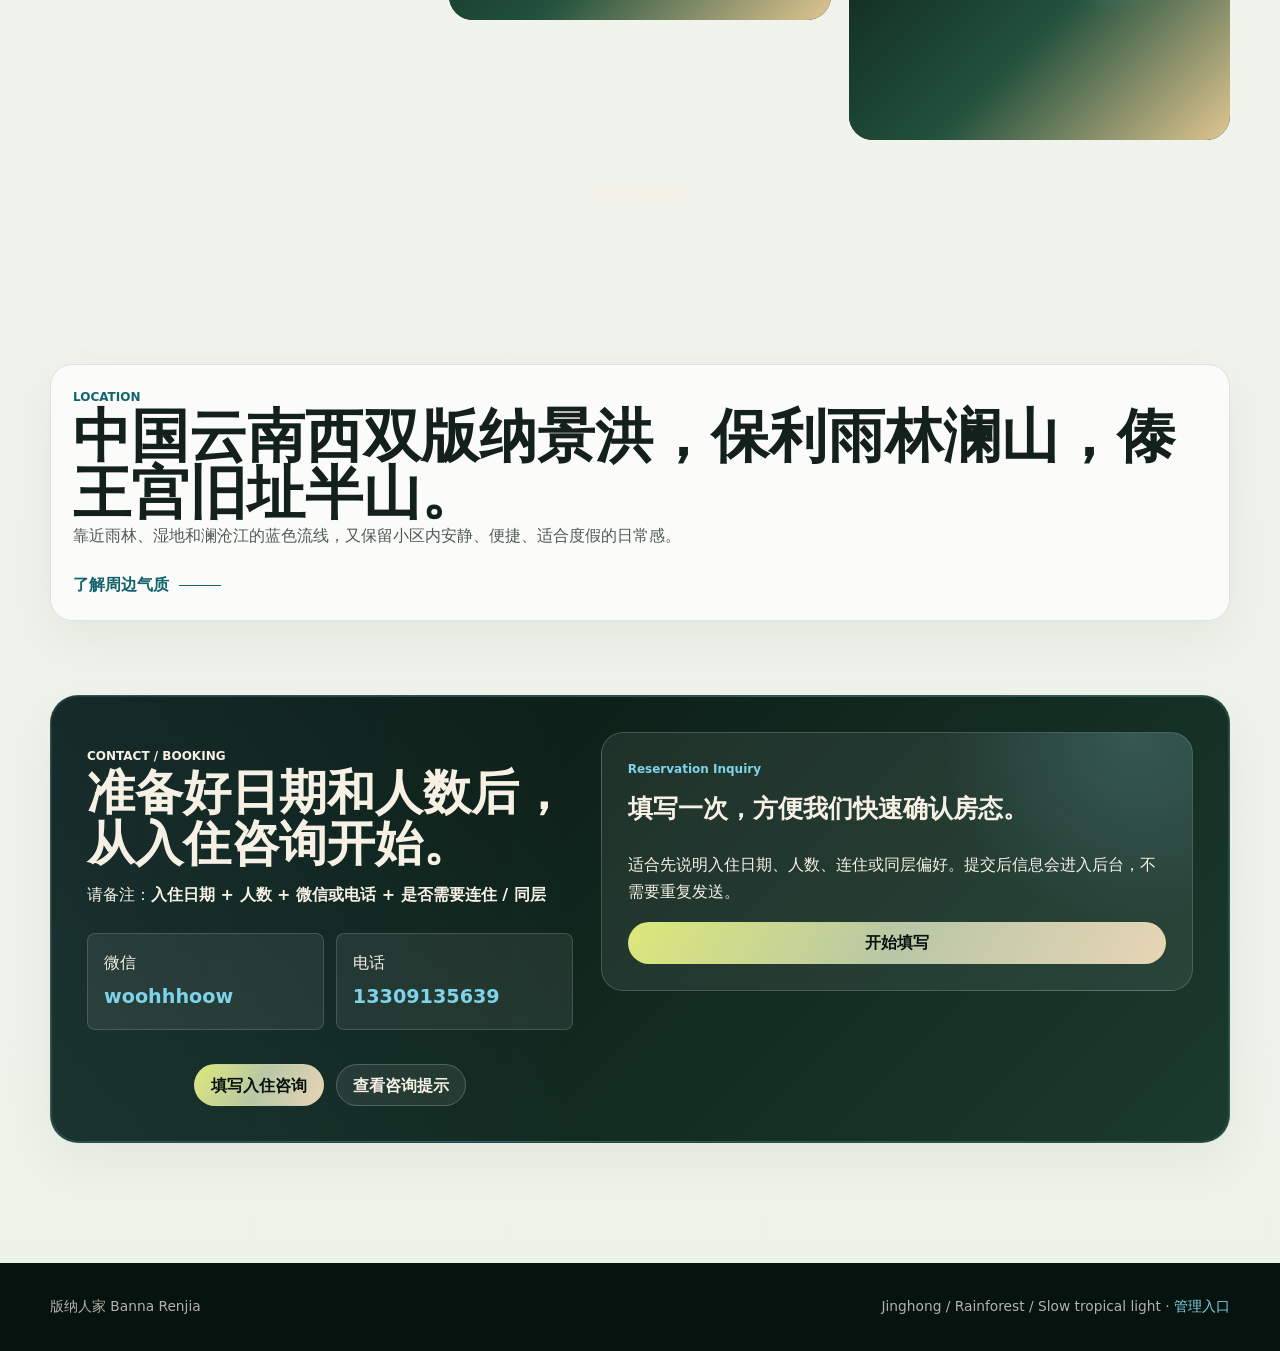
==== commit 112cbb92: "big change" ====
--- a/index.html
+++ b/index.html
@@ -23,7 +23,7 @@
   <body data-page="home" data-root="">
     <header class="site-header" data-header>
       <a class="brand-lockup" href="index.html" aria-label="版纳人家首页">
-        <span class="brand-mark">BR</span>
+        <img class="brand-mark" src="assets/icons/brand-mark.svg" alt="" aria-hidden="true" />
         <span>
           <strong>版纳人家</strong>
           <small>Banna Renjia</small>
@@ -38,57 +38,44 @@
         <a href="rooms/index.html" data-nav-item="rooms">房间</a>
         <a href="gallery/index.html" data-nav-item="gallery">图库</a>
         <a href="location/index.html" data-nav-item="location">位置</a>
+        <a href="inquiry.html" data-nav-item="inquiry">入住咨询</a>
         <a href="contact/index.html" data-nav-item="contact">联系</a>
       </nav>
     </header>
 
     <main>
-      <section class="jungle-hero" id="top" data-hero>
-        <div class="hero-atmosphere" aria-hidden="true">
-          <span class="mist-layer mist-one"></span>
-          <span class="mist-layer mist-two"></span>
-          <span class="leaf leaf-left"></span>
-          <span class="leaf leaf-right"></span>
-          <span class="leaf leaf-low"></span>
-          <span class="sun-glow"></span>
-        </div>
-        <svg class="river-thread hero-river" viewBox="0 0 1200 720" aria-hidden="true">
-          <path d="M-40 570 C180 440 290 690 505 520 C710 360 770 265 960 315 C1080 345 1135 250 1240 195" />
-          <path d="M-80 635 C155 510 300 710 560 590 C815 472 820 355 1040 398 C1138 418 1195 335 1280 315" />
-        </svg>
-        <div class="mountain-haze" aria-hidden="true"></div>
-
+      <section class="jungle-hero rainforest-hero" id="top" data-hero>
         <div class="hero-copy reveal">
-          <p class="eyebrow">Tropical Rainforest Luxury / Jinghong Private Homestay</p>
+          <p class="eyebrow">Rainforest Hideaway / Jinghong Half Mountain</p>
           <h1><span>版纳人家</span><span>Banna Renjia</span></h1>
-          <p class="hero-subtitle">在景洪半山雨林里，留一段安静、舒展、带着江水蓝意的假期。</p>
+          <p class="hero-subtitle">深入半山雨林之境，在湿润晨雾、深绿光影和澜沧江的蓝色气息里慢慢停下来。</p>
           <div class="hero-meta">
-            <span>西双版纳景洪</span>
-            <span>保利雨林澜山</span>
-            <span>傣王宫旧址半山</span>
+            <span>西双版纳 · 景洪</span>
+            <span>半山雨林景观</span>
+            <span>设计师美学民宿</span>
           </div>
           <div class="hero-actions">
-            <a class="btn btn-primary" href="rooms/index.html">查看房间</a>
-            <a class="btn btn-soft" href="contact/index.html">微信咨询</a>
+            <a class="btn btn-primary" href="inquiry.html">填写入住咨询</a>
+            <a class="btn btn-glass" href="rooms/index.html">探索房间</a>
+            <a class="btn btn-soft" href="location/index.html">了解半山位置</a>
           </div>
         </div>
-
-        <aside class="hero-stay-card reveal" aria-label="民宿定位">
-          <span class="card-index">BNR / 01</span>
-          <h2>Designer boutique stay, held quietly between mountain light and rainforest blue.</h2>
-          <p>公寓楼 / 小区内多房间民宿集合，适合情侣、家庭、朋友与连住度假。</p>
-        </aside>
       </section>
 
       <section class="section split-section" id="concept">
         <div class="section-heading reveal">
           <p class="eyebrow">Concept</p>
-          <h2>不是普通旅游模板，而是一处带有东方热带雨林气质的私人民宿官网。</h2>
+          <h2>把雨林的湿润、半山的安静和设计感，放进一次更从容的停留。</h2>
         </div>
         <div class="split-copy reveal">
           <p>
-            版纳人家把设计师审美、避世静谧、雨林景观和半山社区的便利放在一起。页面语言以深森林绿、澜沧江蓝、雾绿色和暖米白建立层次，强调慢生活、私密感和可被信任的入住引导。
+            版纳人家位于景洪保利雨林澜山、傣王宫旧址半山。这里不追求喧闹的度假口号，而是把深森林绿、澜沧江蓝、雾绿色和暖米白放在一起，让入住前的信息清楚，入住后的节奏放慢。
           </p>
+          <div class="overview-facts">
+            <div><span>Where</span><strong>西双版纳 · 景洪半山</strong></div>
+            <div><span>For whom</span><strong>情侣 / 家庭 / 朋友 / 连住</strong></div>
+            <div><span>Mood</span><strong>雨林景观 · 设计师美学</strong></div>
+          </div>
           <div class="text-chips">
             <span>Rainforest</span>
             <span>Lancang River Blue</span>
@@ -101,8 +88,8 @@
       <section class="section feature-section">
         <div class="section-heading reveal">
           <p class="eyebrow">Featured Rooms</p>
-          <h2>在雨林与半山之间，选择适合停留节奏的房间。</h2>
-          <p>不同房型适合情侣、家庭、朋友与连住需求，具体房态可通过微信确认。</p>
+          <h2>从两人短住到家庭连住，都有更安静的选择。</h2>
+          <p>不同房型适合情侣、家庭、朋友与连住需求。提交入住咨询后，我们会根据日期、人数和偏好确认合适房态。</p>
         </div>
         <div class="room-feature-grid" data-featured-rooms></div>
         <div class="section-action reveal">
@@ -111,16 +98,19 @@
       </section>
 
       <section class="section river-preview">
-        <div class="abstract-map reveal" aria-hidden="true">
-          <span class="map-ridge ridge-a"></span>
-          <span class="map-ridge ridge-b"></span>
-          <span class="map-pin pin-jinghong"></span>
-          <span class="map-pin pin-stay"></span>
-          <svg viewBox="0 0 760 420">
-            <path class="map-water" d="M18 304 C140 210 230 338 345 240 S535 120 720 198" />
-            <path class="map-route" d="M168 270 C260 240 335 252 420 214 S560 188 638 160" />
-          </svg>
-        </div>
+        <figure class="location-photo-card reveal" aria-label="半山雨林位置氛围">
+          <img
+            src="https://images.unsplash.com/photo-1500534314209-a25ddb2bd429?auto=format&fit=crop&w=1200&q=72"
+            alt="半山雨林与晨雾氛围"
+            loading="lazy"
+            width="1200"
+            height="820"
+          />
+          <figcaption>
+            <span>Jinghong Half Mountain</span>
+            <strong>雨林、湿润空气与安静社区之间。</strong>
+          </figcaption>
+        </figure>
         <div class="preview-copy reveal">
           <p class="eyebrow">Rainforest & River</p>
           <h2>用山体轮廓、蓝色江水流线与雾气层，表达景洪的雨林坐标。</h2>
@@ -132,7 +122,7 @@
       <section class="section experience-preview">
         <div class="section-heading reveal">
           <p class="eyebrow">Stay Experience</p>
-          <h2>把住客关心的信息说清楚，把内部运营流程留在后台。</h2>
+          <h2>入住信息清楚一点，假期开始得就轻一点。</h2>
         </div>
         <div class="experience-grid" data-experience-preview></div>
       </section>
@@ -158,17 +148,25 @@
       </section>
 
       <section class="booking-band">
-        <div class="booking-card reveal">
-          <p class="eyebrow">Contact / Booking</p>
-          <h2>添加微信确认房态与入住需求。</h2>
-          <p>请备注：<strong data-inquiry-prompt></strong></p>
-          <div class="contact-lines">
-            <span>微信 <strong data-contact-wechat></strong></span>
-            <a href="tel:13309135639" data-contact-phone-link>电话 <strong data-contact-phone></strong></a>
+        <div class="booking-card inquiry-booking reveal">
+          <div class="booking-copy">
+            <p class="eyebrow">Contact / Booking</p>
+            <h2>准备好日期和人数后，从入住咨询开始。</h2>
+            <p>请备注：<strong data-inquiry-prompt></strong></p>
+            <div class="contact-lines">
+              <span>微信 <strong data-contact-wechat></strong></span>
+              <a href="tel:13309135639" data-contact-phone-link>电话 <strong data-contact-phone></strong></a>
+            </div>
+            <div class="hero-actions">
+              <a class="btn btn-primary" href="inquiry.html">填写入住咨询</a>
+              <a class="btn btn-soft" href="contact/index.html">查看咨询提示</a>
+            </div>
           </div>
-          <div class="hero-actions">
-            <button class="btn btn-primary" type="button" data-copy-wechat>复制微信号</button>
-            <a class="btn btn-soft" href="contact/index.html">查看咨询提示</a>
+          <div class="inquiry-entry-panel" aria-label="入住咨询入口">
+            <span class="card-index">Reservation Inquiry</span>
+            <h3>填写一次，方便我们快速确认房态。</h3>
+            <p>适合先说明入住日期、人数、连住或同层偏好。提交后信息会进入后台，不需要重复发送。</p>
+            <a class="btn btn-primary" href="inquiry.html">开始填写</a>
           </div>
         </div>
       </section>
@@ -189,7 +187,7 @@
 
     <footer class="site-footer">
       <span>版纳人家 Banna Renjia</span>
-      <span>Jinghong / Rainforest / Slow tropical light</span>
+      <span>Jinghong / Rainforest / Slow tropical light · <a href="admin.html">管理入口</a></span>
     </footer>
   </body>
 </html>
--- a/css/base.css
+++ b/css/base.css
@@ -35,8 +35,8 @@
   margin: 0;
   color: var(--ink);
   background:
-    radial-gradient(circle at 12% 8%, rgba(47, 159, 200, 0.12), transparent 28rem),
-    linear-gradient(180deg, var(--rice-50), #f3eadb 42%, #edf2e8 100%);
+    radial-gradient(circle at 12% 8%, rgba(47, 159, 200, 0.08), transparent 28rem),
+    linear-gradient(180deg, #f8f8f3, #f3f4ef 42%, #eef3ea 100%);
   font-family:
     "Inter", "PingFang SC", "Microsoft YaHei", "Noto Sans SC", system-ui,
     -apple-system, BlinkMacSystemFont, sans-serif;
@@ -63,12 +63,17 @@
 
 button,
 input,
-textarea {
+textarea,
+select {
   font: inherit;
 }
 
 button {
   cursor: pointer;
+}
+
+[hidden] {
+  display: none !important;
 }
 
 h1,
@@ -82,9 +87,10 @@
 h2,
 h3 {
   font-family:
-    "Cormorant Garamond", "Noto Serif SC", "Songti SC", Georgia, serif;
+    "Inter", "PingFang SC", "Microsoft YaHei", "Noto Sans SC", system-ui,
+    -apple-system, BlinkMacSystemFont, sans-serif;
   line-height: 1.06;
-  font-weight: 600;
+  font-weight: 760;
   letter-spacing: 0;
 }
 
@@ -125,7 +131,7 @@
   position: relative;
   width: min(var(--content), calc(100% - 48px));
   margin: 0 auto;
-  padding: 112px 0;
+  padding: 74px 0;
 }
 
 .section-heading {
--- a/css/layout.css
+++ b/css/layout.css
@@ -15,7 +15,23 @@
   transition:
     background 220ms ease,
     border-color 220ms ease,
-    backdrop-filter 220ms ease;
+    backdrop-filter 220ms ease,
+    transform 220ms ease,
+    width 220ms ease;
+}
+
+body[data-page="home"] .site-header {
+  top: 36px;
+  right: auto;
+  left: 50%;
+  width: min(1452px, calc(100% - 84px));
+  height: 58px;
+  padding: 0 18px;
+  border: 1px solid rgba(247, 241, 229, 0.18);
+  border-radius: 999px;
+  background: rgba(7, 19, 15, 0.28);
+  backdrop-filter: blur(16px);
+  transform: translateX(-50%);
 }
 
 .site-header.scrolled,
@@ -25,6 +41,11 @@
   backdrop-filter: blur(18px);
 }
 
+body[data-page="home"] .site-header.scrolled {
+  transform: translate(-50%, -12px);
+  background: rgba(7, 19, 15, 0.78);
+}
+
 .brand-lockup {
   display: inline-flex;
   align-items: center;
@@ -33,17 +54,14 @@
 }
 
 .brand-mark {
-  display: grid;
+  display: block;
   width: 44px;
   height: 44px;
-  place-items: center;
-  color: var(--river-300);
-  border: 1px solid rgba(127, 211, 233, 0.52);
-  border-radius: 50%;
-  background: rgba(238, 243, 232, 0.06);
-  font-family: Georgia, serif;
-  font-size: 0.82rem;
-  font-weight: 700;
+  padding: 0;
+  border-radius: 14px;
+  background: transparent;
+  object-fit: contain;
+  filter: drop-shadow(0 6px 16px rgba(7, 19, 15, 0.18));
 }
 
 .brand-lockup strong,
@@ -53,7 +71,7 @@
 }
 
 .brand-lockup strong {
-  font-size: 1rem;
+  font-size: 0.95rem;
 }
 
 .brand-lockup small {
@@ -72,7 +90,8 @@
   position: relative;
   padding: 10px 14px;
   color: rgba(247, 241, 229, 0.78);
-  font-size: 0.88rem;
+  font-size: 0.78rem;
+  font-weight: 760;
   border-radius: 999px;
   transition:
     color 180ms ease,
@@ -93,6 +112,10 @@
   left: 14px;
   height: 1px;
   background: var(--river-300);
+}
+
+.simple-nav a::after {
+  display: none;
 }
 
 .nav-toggle {
@@ -145,18 +168,53 @@
   padding: 150px max(24px, calc((100vw - var(--content)) / 2)) 76px;
 }
 
+.rainforest-hero {
+  width: min(1500px, calc(100% - 48px));
+  min-height: calc(100svh - 48px);
+  margin: 24px auto 0;
+  grid-template-columns: 1fr;
+  place-items: center;
+  gap: 0;
+  padding: 132px clamp(22px, 6vw, 72px) 58px;
+  border-radius: 32px;
+  isolation: isolate;
+  background:
+    linear-gradient(145deg, #020704 0%, #051009 34%, #0a2214 64%, #113620 100%);
+  text-align: center;
+  box-shadow: 0 28px 90px rgba(7, 19, 15, 0.18);
+}
+
 .jungle-hero::before,
 .page-hero::before {
   content: "";
   position: absolute;
   inset: 0;
   pointer-events: none;
-  opacity: 0.26;
-  background-image:
-    linear-gradient(rgba(247, 241, 229, 0.08) 1px, transparent 1px),
-    linear-gradient(90deg, rgba(247, 241, 229, 0.05) 1px, transparent 1px);
-  background-size: 72px 72px;
-  mask-image: linear-gradient(180deg, rgba(0, 0, 0, 0.8), transparent 82%);
+  opacity: 0.32;
+  background:
+    radial-gradient(ellipse at 18% 18%, rgba(238, 243, 232, 0.14), transparent 28rem),
+    radial-gradient(ellipse at 78% 26%, rgba(185, 199, 166, 0.12), transparent 24rem),
+    linear-gradient(180deg, rgba(2, 7, 4, 0.1), rgba(2, 7, 4, 0.54));
+}
+
+.rainforest-hero::before {
+  content: "";
+  position: absolute;
+  inset: -18px;
+  z-index: 0;
+  pointer-events: none;
+  opacity: 1;
+  background:
+    linear-gradient(180deg, rgba(7, 19, 15, 0.18), rgba(7, 19, 15, 0.64)),
+    radial-gradient(circle at 50% 18%, rgba(247, 241, 229, 0.14), transparent 18rem),
+    url("https://images.unsplash.com/photo-1524634126442-357e0eac3c14?auto=format&fit=crop&w=1800&q=72") center / cover;
+  transform: translate3d(calc(var(--mx, 0) * -8px), calc(var(--my, 0) * -6px), 0) scale(1.035);
+  transition: transform 600ms ease;
+  mask-image: none;
+}
+
+.rainforest-hero:hover::before {
+  transform: translate3d(calc(var(--mx, 0) * -10px), calc(var(--my, 0) * -8px), 0) scale(1.055);
 }
 
 .jungle-hero::after,
@@ -167,6 +225,12 @@
   height: 30%;
   background: linear-gradient(180deg, transparent, rgba(247, 241, 229, 0.1));
   pointer-events: none;
+}
+
+.rainforest-hero::after {
+  z-index: 3;
+  height: 42%;
+  background: linear-gradient(180deg, transparent, rgba(7, 19, 15, 0.34) 48%, rgba(7, 19, 15, 0.22));
 }
 
 .hero-copy,
@@ -174,15 +238,22 @@
 .page-hero-copy,
 .page-hero-panel {
   position: relative;
-  z-index: 3;
+  z-index: 4;
 }
 
 .hero-copy {
-  max-width: 830px;
+  max-width: 920px;
+  justify-self: center;
 }
 
 .hero-copy h1 {
-  margin-top: 18px;
+  margin: 18px auto 0;
+  max-width: 920px;
+  color: #fffdf6;
+  font-size: clamp(4.25rem, 9vw, 8.25rem);
+  font-weight: 850;
+  line-height: 0.92;
+  text-shadow: 0 16px 42px rgba(0, 0, 0, 0.42);
 }
 
 .hero-copy h1 span {
@@ -190,13 +261,14 @@
 }
 
 .hero-subtitle {
-  max-width: 610px;
-  margin-top: 22px;
-  color: rgba(247, 241, 229, 0.78);
-  font-size: 1.18rem;
+  max-width: 680px;
+  margin: 22px auto 0;
+  color: rgba(247, 241, 229, 0.82);
+  font-size: 1.06rem;
 }
 
 .hero-meta {
+  justify-content: center;
   display: flex;
   flex-wrap: wrap;
   gap: 10px;
@@ -213,6 +285,7 @@
 }
 
 .hero-actions {
+  justify-content: center;
   display: flex;
   flex-wrap: wrap;
   gap: 12px;
@@ -230,9 +303,53 @@
   backdrop-filter: blur(18px);
 }
 
+.rainforest-hero .hero-stay-card {
+  position: relative;
+  display: grid;
+  grid-template-columns: auto minmax(0, 1fr);
+  gap: 16px;
+  width: min(780px, 100%);
+  margin: 26px auto 0;
+  padding: 18px clamp(18px, 3vw, 28px);
+  overflow: hidden;
+  text-align: left;
+  border: 0;
+  border-radius: 34px 68px 34px 52px;
+  background:
+    radial-gradient(ellipse at 14% 18%, rgba(255, 255, 248, 0.52), transparent 42%),
+    radial-gradient(ellipse at 88% 84%, rgba(185, 199, 166, 0.3), transparent 48%),
+    linear-gradient(135deg, rgba(247, 250, 241, 0.46), rgba(218, 232, 218, 0.2));
+  box-shadow:
+    inset 0 1px 0 rgba(255, 255, 255, 0.66),
+    inset 12px 14px 34px rgba(255, 255, 255, 0.14),
+    inset -18px -18px 42px rgba(7, 19, 15, 0.16),
+    0 24px 76px rgba(7, 19, 15, 0.18);
+  backdrop-filter: blur(22px) saturate(1.16);
+}
+
+.rainforest-hero .hero-stay-card::before {
+  content: "";
+  position: absolute;
+  inset: 10px 18px auto auto;
+  width: 46%;
+  height: 62%;
+  pointer-events: none;
+  border-radius: 999px 40% 999px 42%;
+  background: linear-gradient(135deg, rgba(255, 255, 248, 0.28), transparent);
+  opacity: 0.72;
+  transform: rotate(-10deg);
+}
+
+.rainforest-hero .hero-stay-card > * {
+  position: relative;
+  z-index: 1;
+}
+
 .hero-stay-card h2 {
-  margin: 18px 0 16px;
-  font-size: 1.85rem;
+  margin: 0 0 8px;
+  color: rgba(15, 37, 29, 0.94);
+  font-size: clamp(1.08rem, 1.8vw, 1.45rem);
+  line-height: 1.18;
 }
 
 .hero-stay-card p,
@@ -241,50 +358,24 @@
   color: rgba(247, 241, 229, 0.74);
 }
 
+.rainforest-hero .hero-stay-card p,
+.rainforest-hero .hero-stay-card small {
+  color: rgba(15, 37, 29, 0.72);
+}
+
+.hero-stay-card .text-link,
+.page-hero-panel .text-link {
+  color: var(--river-300);
+}
+
 .card-index {
   color: var(--river-300);
   font-size: 0.75rem;
   font-weight: 700;
 }
 
-.hero-atmosphere,
-.river-thread,
-.mountain-haze {
-  position: absolute;
-  inset: 0;
-  pointer-events: none;
-}
-
-.river-thread {
-  z-index: 1;
-  width: 100%;
-  height: 100%;
-  opacity: 0.9;
-  transform: translate3d(
-    calc(var(--mx, 0) * -14px),
-    calc(var(--my, 0) * -10px),
-    0
-  );
-}
-
-.river-thread path {
-  fill: none;
-  stroke: var(--river-300);
-  stroke-width: 2;
-  stroke-linecap: round;
-  stroke-dasharray: 9 18;
-  filter: drop-shadow(0 0 12px rgba(127, 211, 233, 0.32));
-}
-
-.mountain-haze {
-  z-index: 1;
-  top: auto;
-  height: 42%;
-  background:
-    linear-gradient(135deg, transparent 40%, rgba(238, 243, 232, 0.08) 40% 42%, transparent 42%),
-    linear-gradient(22deg, transparent 50%, rgba(238, 243, 232, 0.1) 50% 52%, transparent 52%),
-    linear-gradient(180deg, transparent, rgba(7, 19, 15, 0.38));
-  opacity: 0.7;
+.rainforest-hero .card-index {
+  color: rgba(18, 99, 108, 0.9);
 }
 
 .page-hero {
@@ -337,6 +428,38 @@
   flex-wrap: wrap;
   gap: 10px;
   margin-top: 24px;
+}
+
+.overview-facts {
+  display: grid;
+  gap: 0;
+  margin-top: 28px;
+  overflow: hidden;
+  border: 1px solid rgba(19, 32, 27, 0.11);
+  border-radius: 22px;
+  background: rgba(255, 255, 255, 0.68);
+}
+
+.overview-facts div {
+  display: grid;
+  grid-template-columns: 0.55fr 1fr;
+  gap: 18px;
+  padding: 16px 18px;
+  border-bottom: 1px solid rgba(19, 32, 27, 0.1);
+}
+
+.overview-facts div:last-child {
+  border-bottom: 0;
+}
+
+.overview-facts span {
+  color: var(--muted);
+  font-size: 0.78rem;
+}
+
+.overview-facts strong {
+  color: var(--forest-900);
+  text-align: right;
 }
 
 .text-chips span {
--- a/css/components.css
+++ b/css/components.css
@@ -3,8 +3,8 @@
   display: inline-flex;
   align-items: center;
   justify-content: center;
-  min-height: 46px;
-  padding: 12px 18px;
+  min-height: 42px;
+  padding: 10px 16px;
   overflow: hidden;
   border: 1px solid transparent;
   border-radius: 999px;
@@ -21,9 +21,13 @@
   transform: translateY(-2px);
 }
 
+.btn:active {
+  transform: translateY(0) scale(0.98);
+}
+
 .btn-primary {
   color: var(--forest-950);
-  background: linear-gradient(120deg, var(--river-300), var(--moss-300), var(--sand-120));
+  background: linear-gradient(120deg, #dce879, var(--moss-300), var(--sand-120));
   box-shadow: 0 0 0 rgba(127, 211, 233, 0);
 }
 
@@ -42,12 +46,30 @@
   box-shadow: 0 0 24px rgba(127, 211, 233, 0.14);
 }
 
+.btn-glass {
+  color: var(--rice-50);
+  border-color: rgba(127, 211, 233, 0.34);
+  background:
+    linear-gradient(135deg, rgba(127, 211, 233, 0.18), rgba(238, 243, 232, 0.08)),
+    rgba(7, 19, 15, 0.24);
+  box-shadow: inset 0 1px 0 rgba(255, 255, 255, 0.08);
+  backdrop-filter: blur(12px);
+}
+
+.btn-glass:hover {
+  border-color: rgba(127, 211, 233, 0.68);
+  background:
+    linear-gradient(135deg, rgba(127, 211, 233, 0.26), rgba(238, 243, 232, 0.12)),
+    rgba(7, 19, 15, 0.3);
+  box-shadow: 0 18px 36px rgba(7, 19, 15, 0.22);
+}
+
 .room-feature-grid,
 .room-list,
 .experience-grid {
   display: grid;
   grid-template-columns: repeat(3, minmax(0, 1fr));
-  gap: 18px;
+  gap: 16px;
 }
 
 .room-card,
@@ -59,14 +81,27 @@
   position: relative;
   overflow: hidden;
   border: 1px solid rgba(19, 32, 27, 0.12);
-  border-radius: var(--radius);
-  background: rgba(255, 255, 255, 0.48);
-  box-shadow: 0 18px 50px rgba(19, 32, 27, 0.08);
+  border-radius: 22px;
+  background: rgba(255, 255, 255, 0.74);
+  box-shadow: 0 18px 50px rgba(19, 32, 27, 0.055);
 }
 
 .room-card {
   display: grid;
   min-height: 100%;
+  transition:
+    transform 220ms ease,
+    box-shadow 220ms ease,
+    border-color 220ms ease;
+}
+
+.room-card:hover,
+.experience-card:hover,
+.location-card:hover,
+.inquiry-card:hover {
+  transform: translateY(-6px);
+  border-color: rgba(47, 159, 200, 0.28);
+  box-shadow: 0 28px 70px rgba(7, 19, 15, 0.14);
 }
 
 .visual-placeholder,
@@ -74,7 +109,7 @@
   position: relative;
   display: grid;
   min-height: 250px;
-  aspect-ratio: 4 / 3;
+  aspect-ratio: 1.06 / 1;
   overflow: hidden;
   isolation: isolate;
   background:
@@ -156,7 +191,7 @@
 .booking-card,
 .inquiry-card,
 .faq-panel {
-  padding: 24px;
+  padding: 22px;
 }
 
 .room-card-body {
@@ -165,7 +200,7 @@
 }
 
 .room-card h3 {
-  font-size: 1.5rem;
+  font-size: 1.35rem;
 }
 
 .room-number {
@@ -230,7 +265,7 @@
 }
 
 .experience-card {
-  min-height: 210px;
+  min-height: 190px;
 }
 
 .line-icon {
@@ -259,7 +294,7 @@
   position: relative;
   min-height: 440px;
   overflow: hidden;
-  border-radius: var(--radius);
+  border-radius: 24px;
   background:
     radial-gradient(circle at 75% 18%, rgba(127, 211, 233, 0.22), transparent 22rem),
     linear-gradient(140deg, var(--forest-950), var(--forest-720));
@@ -280,8 +315,7 @@
   stroke: var(--river-300);
   stroke-width: 4;
   stroke-linecap: round;
-  stroke-dasharray: 12 20;
-  filter: drop-shadow(0 0 18px rgba(127, 211, 233, 0.42));
+  opacity: 0.52;
 }
 
 .water-line.soft {
@@ -294,8 +328,61 @@
   fill: none;
   stroke: var(--sand-120);
   stroke-width: 2;
-  stroke-dasharray: 5 12;
-  opacity: 0.72;
+  opacity: 0.46;
+}
+
+.location-photo-card {
+  position: relative;
+  min-height: 440px;
+  margin: 0;
+  overflow: hidden;
+  border-radius: 28px;
+  background: var(--forest-900);
+  box-shadow: var(--shadow-soft);
+}
+
+.location-photo-card img {
+  width: 100%;
+  height: 100%;
+  min-height: inherit;
+  object-fit: cover;
+  transform: scale(1.02);
+  transition: transform 500ms ease;
+}
+
+.location-photo-card:hover img {
+  transform: scale(1.06);
+}
+
+.location-photo-card::after {
+  content: "";
+  position: absolute;
+  inset: 0;
+  background: linear-gradient(180deg, transparent 42%, rgba(7, 19, 15, 0.78));
+}
+
+.location-photo-card figcaption {
+  position: absolute;
+  right: 22px;
+  bottom: 22px;
+  left: 22px;
+  z-index: 1;
+  display: grid;
+  gap: 6px;
+  color: var(--rice-50);
+}
+
+.location-photo-card span {
+  color: rgba(247, 241, 229, 0.72);
+  font-size: 0.76rem;
+  font-weight: 800;
+  text-transform: uppercase;
+}
+
+.location-photo-card strong {
+  max-width: 520px;
+  font-size: clamp(1.45rem, 3vw, 2.35rem);
+  line-height: 1.02;
 }
 
 .terrain {
@@ -375,7 +462,7 @@
   break-inside: avoid;
   color: var(--rice-50);
   border: 0;
-  border-radius: var(--radius);
+  border-radius: 24px;
   background: var(--forest-900);
   text-align: left;
 }
@@ -464,9 +551,42 @@
   padding: 36px;
   color: var(--rice-50);
   border-color: rgba(127, 211, 233, 0.22);
+  border-radius: 28px;
   background:
     linear-gradient(90deg, rgba(127, 211, 233, 0.12), transparent 44%),
     linear-gradient(135deg, var(--forest-950), var(--forest-720));
+}
+
+.booking-card > * {
+  position: relative;
+  z-index: 1;
+}
+
+.inquiry-booking {
+  display: grid;
+  grid-template-columns: minmax(260px, 0.82fr) minmax(320px, 1fr);
+  gap: 28px;
+  align-items: start;
+}
+
+.inquiry-entry-panel {
+  display: grid;
+  gap: 16px;
+  padding: 26px;
+  color: var(--rice-50);
+  border: 1px solid rgba(238, 243, 232, 0.18);
+  border-radius: 22px;
+  background:
+    radial-gradient(circle at 90% 0%, rgba(127, 211, 233, 0.18), transparent 12rem),
+    rgba(238, 243, 232, 0.08);
+}
+
+.inquiry-entry-panel h3 {
+  color: var(--rice-50);
+}
+
+.inquiry-entry-panel p {
+  color: rgba(247, 241, 229, 0.72);
 }
 
 .booking-card::before {
@@ -475,12 +595,11 @@
   inset: 0;
   border-radius: inherit;
   padding: 1px;
-  background: linear-gradient(120deg, transparent, var(--river-300), var(--sand-120), transparent);
+  background: linear-gradient(120deg, rgba(238, 243, 232, 0.08), rgba(127, 211, 233, 0.32), rgba(238, 243, 232, 0.08));
   mask:
     linear-gradient(#000 0 0) content-box,
     linear-gradient(#000 0 0);
   mask-composite: exclude;
-  animation: flowBorder 6s linear infinite;
   pointer-events: none;
 }
 
@@ -517,6 +636,119 @@
 .contact-grid strong {
   color: var(--river-300);
   font-size: 1.2rem;
+}
+
+.inquiry-form,
+.admin-login-card,
+.admin-dashboard,
+.admin-editor {
+  display: grid;
+  gap: 18px;
+  padding: 24px;
+  border: 1px solid rgba(238, 243, 232, 0.18);
+  border-radius: var(--radius);
+  background: rgba(7, 19, 15, 0.34);
+  box-shadow: inset 0 1px 0 rgba(238, 243, 232, 0.08);
+  backdrop-filter: blur(16px);
+}
+
+.form-grid {
+  display: grid;
+  grid-template-columns: repeat(2, minmax(0, 1fr));
+  gap: 14px;
+}
+
+.inquiry-form label,
+.admin-login-card label,
+.admin-editor label,
+.status-select {
+  display: grid;
+  gap: 8px;
+  color: rgba(247, 241, 229, 0.78);
+  font-size: 0.82rem;
+  font-weight: 700;
+}
+
+.inquiry-form input,
+.inquiry-form textarea,
+.admin-login-card input,
+.admin-editor input,
+.admin-editor textarea,
+.admin-editor select,
+.status-select select {
+  width: 100%;
+  min-height: 46px;
+  padding: 12px 14px;
+  color: var(--rice-50);
+  border: 1px solid rgba(238, 243, 232, 0.2);
+  border-radius: var(--radius);
+  outline: 0;
+  background: rgba(238, 243, 232, 0.08);
+  color-scheme: dark;
+  transition:
+    border-color 180ms ease,
+    box-shadow 180ms ease,
+    background 180ms ease;
+}
+
+.inquiry-form textarea {
+  resize: vertical;
+}
+
+.inquiry-form input:focus,
+.inquiry-form textarea:focus,
+.admin-login-card input:focus,
+.admin-editor input:focus,
+.admin-editor textarea:focus,
+.admin-editor select:focus,
+.status-select select:focus {
+  border-color: rgba(127, 211, 233, 0.72);
+  background: rgba(238, 243, 232, 0.12);
+  box-shadow: 0 0 0 3px rgba(127, 211, 233, 0.12);
+}
+
+.inquiry-form input::placeholder,
+.inquiry-form textarea::placeholder,
+.admin-login-card input::placeholder,
+.admin-editor input::placeholder,
+.admin-editor textarea::placeholder {
+  color: rgba(247, 241, 229, 0.46);
+}
+
+.inquiry-form input[type="date"] {
+  color-scheme: dark;
+}
+
+.form-note {
+  color: rgba(247, 241, 229, 0.66);
+  font-size: 0.82rem;
+}
+
+.form-status {
+  min-height: 24px;
+  margin-top: 0;
+  color: rgba(247, 241, 229, 0.72);
+  font-weight: 700;
+}
+
+.form-status[data-state="success"] {
+  color: var(--river-300);
+  animation: statusFade 260ms ease both;
+}
+
+.form-status[data-state="error"] {
+  color: #ffd5c4;
+  animation: statusFade 260ms ease both;
+}
+
+.btn:disabled {
+  cursor: not-allowed;
+  opacity: 0.62;
+  transform: none;
+}
+
+.inquiry-submit {
+  justify-self: start;
 }
 
 .stat-strip {
@@ -708,3 +940,95 @@
   opacity: 1;
   transform: translateY(0);
 }
+
+.admin-login-card,
+.admin-dashboard,
+.admin-editor {
+  color: var(--rice-50);
+  background:
+    linear-gradient(135deg, rgba(7, 19, 15, 0.92), rgba(26, 59, 45, 0.86)),
+    radial-gradient(circle at 90% 10%, rgba(127, 211, 233, 0.16), transparent 16rem);
+}
+
+.admin-login-card h2,
+.admin-dashboard h2,
+.admin-editor h3 {
+  color: var(--rice-50);
+}
+
+.admin-dashboard {
+  padding: 28px;
+}
+
+.record-count {
+  display: inline-flex;
+  margin-top: 8px;
+  padding: 5px 10px;
+  color: rgba(247, 241, 229, 0.72);
+  border: 1px solid rgba(238, 243, 232, 0.14);
+  border-radius: 999px;
+  background: rgba(238, 243, 232, 0.08);
+  font-size: 0.78rem;
+  font-weight: 800;
+}
+
+.editor-actions {
+  display: flex;
+  flex-wrap: wrap;
+  gap: 10px;
+  align-items: center;
+}
+
+.admin-editor {
+  border-color: rgba(127, 211, 233, 0.24);
+  background:
+    linear-gradient(135deg, rgba(16, 41, 32, 0.94), rgba(18, 99, 108, 0.32)),
+    rgba(7, 19, 15, 0.72);
+}
+
+.editor-heading {
+  display: flex;
+  justify-content: space-between;
+  gap: 18px;
+  align-items: start;
+}
+
+.admin-load-state,
+.empty-state {
+  color: rgba(247, 241, 229, 0.72);
+}
+
+.admin-load-state[data-state="success"] {
+  color: var(--river-300);
+}
+
+.admin-load-state[data-state="error"] {
+  color: #ffd5c4;
+}
+
+.inquiry-records {
+  display: grid;
+  gap: 14px;
+}
+
+.status-select {
+  min-width: 160px;
+  font-size: 0.72rem;
+}
+
+.status-select select {
+  min-height: 38px;
+  padding: 8px 10px;
+}
+
+.danger-link {
+  color: #ffd5c4;
+}
+
+.danger-link:hover {
+  color: #ffb69a;
+}
+
+.site-footer a {
+  color: var(--river-300);
+}
--- a/css/pages.css
+++ b/css/pages.css
@@ -35,6 +35,21 @@
     linear-gradient(140deg, #07130f, #102920 58%, #2f9fc8);
 }
 
+.admin-hero {
+  min-height: 52svh;
+  background:
+    radial-gradient(circle at 72% 18%, rgba(127, 211, 233, 0.22), transparent 18rem),
+    linear-gradient(140deg, #07130f, #102920 58%, #1a3b2d);
+}
+
+.inquiry-hero {
+  min-height: 58svh;
+  background:
+    radial-gradient(circle at 74% 20%, rgba(127, 211, 233, 0.24), transparent 18rem),
+    radial-gradient(circle at 18% 20%, rgba(231, 213, 181, 0.14), transparent 18rem),
+    linear-gradient(140deg, #07130f, #102920 52%, #12636c);
+}
+
 .rooms-overview {
   padding-top: 86px;
 }
@@ -46,6 +61,28 @@
 .room-list .room-card:first-child {
   grid-column: span 2;
   grid-template-columns: 1fr 0.85fr;
+}
+
+body[data-page="home"] .split-section {
+  padding-top: 62px;
+}
+
+body[data-page="home"] .split-section,
+body[data-page="home"] .river-preview {
+  gap: clamp(24px, 5vw, 72px);
+}
+
+body[data-page="home"] .section-heading h2,
+body[data-page="home"] .preview-copy h2,
+body[data-page="home"] .location-card h2 {
+  font-size: clamp(2.15rem, 4.5vw, 4.2rem);
+  line-height: 1;
+}
+
+body[data-page="home"] .feature-section,
+body[data-page="home"] .experience-preview,
+body[data-page="home"] .gallery-preview {
+  padding-top: 56px;
 }
 
 .room-list .room-card:first-child .visual-placeholder,
@@ -134,6 +171,233 @@
   align-items: start;
 }
 
+.admin-shell {
+  display: grid;
+  grid-template-columns: minmax(280px, 0.42fr) minmax(0, 1fr);
+  gap: 24px;
+  align-items: start;
+}
+
+.inquiry-page {
+  display: grid;
+  grid-template-columns: minmax(280px, 0.62fr) minmax(320px, 1fr);
+  gap: 32px;
+  align-items: start;
+}
+
+.inquiry-main {
+  min-height: 100svh;
+  padding: 112px 24px 64px;
+  background:
+    radial-gradient(circle at 18% 18%, rgba(127, 211, 233, 0.12), transparent 24rem),
+    radial-gradient(circle at 78% 8%, rgba(185, 199, 166, 0.16), transparent 24rem),
+    linear-gradient(180deg, #f8f8f3, #eef3ea);
+}
+
+.inquiry-studio {
+  display: grid;
+  grid-template-columns: minmax(320px, 0.86fr) minmax(420px, 0.74fr);
+  gap: 28px;
+  align-items: stretch;
+  width: min(1180px, 100%);
+  min-height: calc(100svh - 176px);
+  margin: 0 auto;
+}
+
+.inquiry-visual-panel {
+  position: relative;
+  display: grid;
+  align-content: end;
+  min-height: 620px;
+  padding: clamp(28px, 4vw, 54px);
+  overflow: hidden;
+  color: var(--rice-50);
+  border: 1px solid rgba(238, 243, 232, 0.14);
+  border-radius: calc(var(--radius) + 10px);
+  background:
+    linear-gradient(180deg, rgba(7, 19, 15, 0.08), rgba(7, 19, 15, 0.84)),
+    radial-gradient(circle at 70% 12%, rgba(127, 211, 233, 0.26), transparent 20rem),
+    url("https://images.unsplash.com/photo-1448375240586-882707db888b?auto=format&fit=crop&w=1300&q=72") center / cover;
+  box-shadow: 0 30px 90px rgba(0, 0, 0, 0.28);
+}
+
+.inquiry-visual-panel::before {
+  content: "";
+  position: absolute;
+  inset: 0;
+  background:
+    linear-gradient(120deg, rgba(127, 211, 233, 0.16), transparent 28%),
+    repeating-linear-gradient(90deg, rgba(247, 241, 229, 0.05) 0 1px, transparent 1px 28px);
+  mix-blend-mode: screen;
+}
+
+.inquiry-visual-panel > * {
+  position: relative;
+  z-index: 1;
+}
+
+.inquiry-visual-panel h1 {
+  max-width: 720px;
+  margin: 14px 0 18px;
+  color: var(--rice-50);
+}
+
+.inquiry-visual-panel p {
+  max-width: 620px;
+  color: rgba(247, 241, 229, 0.74);
+}
+
+.inquiry-proof-grid {
+  display: grid;
+  grid-template-columns: repeat(3, minmax(0, 1fr));
+  gap: 10px;
+  margin-top: 34px;
+}
+
+.inquiry-proof-grid span {
+  display: grid;
+  gap: 4px;
+  padding: 14px;
+  border: 1px solid rgba(238, 243, 232, 0.14);
+  border-radius: var(--radius);
+  background: rgba(7, 19, 15, 0.34);
+  backdrop-filter: blur(10px);
+}
+
+.inquiry-proof-grid strong {
+  color: var(--river-300);
+  font-size: 1.35rem;
+  line-height: 1;
+}
+
+.inquiry-studio-form {
+  align-self: center;
+  padding: clamp(24px, 3vw, 36px);
+  color: var(--ink);
+  border-color: rgba(19, 32, 27, 0.08);
+  background: rgba(255, 255, 255, 0.82);
+  box-shadow: 0 24px 70px rgba(7, 19, 15, 0.1);
+  backdrop-filter: blur(18px);
+}
+
+.form-heading {
+  display: grid;
+  gap: 8px;
+}
+
+.form-heading h2 {
+  color: var(--forest-900);
+}
+
+.form-heading p:not(.eyebrow) {
+  color: var(--muted);
+}
+
+.inquiry-studio-form label {
+  color: rgba(19, 32, 27, 0.68);
+}
+
+.inquiry-studio-form input,
+.inquiry-studio-form textarea {
+  color: var(--forest-900);
+  border-color: rgba(19, 32, 27, 0.12);
+  background: rgba(238, 243, 232, 0.72);
+  color-scheme: light;
+}
+
+.inquiry-studio-form input:focus,
+.inquiry-studio-form textarea:focus {
+  border-color: rgba(18, 99, 108, 0.46);
+  background: #fff;
+  box-shadow: 0 0 0 4px rgba(47, 159, 200, 0.1);
+}
+
+.inquiry-studio-form textarea::placeholder {
+  color: rgba(19, 32, 27, 0.38);
+}
+
+.inquiry-studio-form .form-status {
+  color: var(--muted);
+}
+
+.inquiry-studio-form .form-status[data-state="success"] {
+  color: var(--peacock-700);
+}
+
+.inquiry-studio-form .form-status[data-state="error"] {
+  color: #a94428;
+}
+
+.inquiry-context {
+  position: sticky;
+  top: calc(var(--header-height) + 28px);
+}
+
+.inquiry-context h2 {
+  margin: 14px 0 18px;
+}
+
+.inquiry-page-form {
+  color: var(--forest-950);
+  border: 0;
+  border-radius: 28px;
+  background:
+    radial-gradient(ellipse at 12% 0%, rgba(255, 255, 248, 0.74), transparent 42%),
+    radial-gradient(ellipse at 100% 100%, rgba(185, 199, 166, 0.32), transparent 46%),
+    linear-gradient(145deg, rgba(255, 255, 248, 0.72), rgba(226, 236, 224, 0.5));
+  box-shadow:
+    inset 0 1px 0 rgba(255, 255, 255, 0.72),
+    inset 16px 18px 42px rgba(255, 255, 255, 0.18),
+    inset -18px -20px 44px rgba(7, 19, 15, 0.08),
+    0 28px 78px rgba(7, 19, 15, 0.12);
+  backdrop-filter: blur(22px) saturate(1.08);
+}
+
+.inquiry-page-form .eyebrow {
+  color: rgba(18, 99, 108, 0.86);
+}
+
+.inquiry-page-form label {
+  color: rgba(15, 37, 29, 0.86);
+}
+
+.inquiry-page-form input,
+.inquiry-page-form textarea {
+  color: var(--forest-950);
+  border-color: rgba(15, 37, 29, 0.14);
+  background: rgba(255, 255, 255, 0.66);
+  box-shadow:
+    inset 0 1px 0 rgba(255, 255, 255, 0.78),
+    inset 0 -10px 22px rgba(95, 123, 85, 0.08);
+  color-scheme: light;
+}
+
+.inquiry-page-form input:focus,
+.inquiry-page-form textarea:focus {
+  border-color: rgba(18, 99, 108, 0.5);
+  background: rgba(255, 255, 255, 0.9);
+  box-shadow:
+    0 0 0 4px rgba(18, 99, 108, 0.1),
+    inset 0 1px 0 rgba(255, 255, 255, 0.82);
+}
+
+.inquiry-page-form input::placeholder,
+.inquiry-page-form textarea::placeholder {
+  color: rgba(15, 37, 29, 0.48);
+}
+
+.inquiry-page-form .form-status {
+  color: rgba(15, 37, 29, 0.72);
+}
+
+.inquiry-page-form .form-status[data-state="success"] {
+  color: var(--peacock-700);
+}
+
+.inquiry-page-form .form-status[data-state="error"] {
+  color: #a94428;
+}
+
 .inquiry-card,
 .faq-panel {
   padding: 34px;
@@ -164,71 +428,6 @@
 .faq-item h3 {
   margin-bottom: 8px;
   font-size: 1.18rem;
-}
-
-.leaf {
-  position: absolute;
-  z-index: 2;
-  width: 180px;
-  height: 360px;
-  opacity: 0.24;
-  background:
-    radial-gradient(ellipse at 50% 8%, transparent 16%, rgba(185, 199, 166, 0.72) 17%, transparent 18%),
-    linear-gradient(90deg, transparent 48%, rgba(238, 243, 232, 0.45) 49% 51%, transparent 52%),
-    radial-gradient(ellipse at 50% 50%, rgba(185, 199, 166, 0.44), transparent 70%);
-  border-radius: 60% 40% 70% 30%;
-  filter: blur(0.2px);
-}
-
-.leaf-left {
-  left: -40px;
-  top: 150px;
-  transform: rotate(-28deg) translate3d(calc(var(--mx, 0) * 16px), calc(var(--my, 0) * 12px), 0);
-}
-
-.leaf-right {
-  right: 2%;
-  top: 95px;
-  transform: rotate(24deg) translate3d(calc(var(--mx, 0) * -18px), calc(var(--my, 0) * -10px), 0);
-}
-
-.leaf-low {
-  right: 23%;
-  bottom: -130px;
-  width: 210px;
-  opacity: 0.18;
-  transform: rotate(8deg);
-}
-
-.mist-layer {
-  position: absolute;
-  z-index: 2;
-  left: -15%;
-  width: 130%;
-  height: 150px;
-  opacity: 0.24;
-  background: radial-gradient(ellipse, rgba(238, 243, 232, 0.5), transparent 68%);
-  filter: blur(18px);
-}
-
-.mist-one {
-  top: 24%;
-}
-
-.mist-two {
-  bottom: 14%;
-}
-
-.sun-glow {
-  position: absolute;
-  z-index: 1;
-  top: 20%;
-  right: 18%;
-  width: 280px;
-  height: 280px;
-  border-radius: 50%;
-  background: radial-gradient(circle, rgba(231, 213, 181, 0.22), transparent 65%);
-  transform: translate3d(calc(var(--mx, 0) * -20px), calc(var(--my, 0) * -16px), 0);
 }
 
 .room-card::before,
--- a/css/animations.css
+++ b/css/animations.css
@@ -37,39 +37,6 @@
   animation-delay: 480ms;
 }
 
-.mist-one {
-  animation: mistDrift 18s ease-in-out infinite alternate;
-}
-
-.mist-two {
-  animation: mistDrift 24s ease-in-out infinite alternate-reverse;
-}
-
-.leaf-left,
-.leaf-right,
-.leaf-low {
-  animation: leafFloat 9s ease-in-out infinite alternate;
-}
-
-.leaf-right {
-  animation-duration: 12s;
-}
-
-.leaf-low {
-  animation-duration: 14s;
-}
-
-.river-thread path,
-.map-water,
-.water-line {
-  animation: riverFlow 9s linear infinite;
-}
-
-.map-pin::before,
-.map-dot::before {
-  animation: pinBreathe 2.8s ease-in-out infinite;
-}
-
 @keyframes titleRise {
   to {
     opacity: 1;
@@ -77,43 +44,14 @@
   }
 }
 
-@keyframes mistDrift {
+@keyframes statusFade {
   from {
-    transform: translateX(-4%);
+    opacity: 0;
+    transform: translateY(6px);
   }
   to {
-    transform: translateX(7%);
-  }
-}
-
-@keyframes leafFloat {
-  from {
-    margin-top: -10px;
-  }
-  to {
-    margin-top: 10px;
-  }
-}
-
-@keyframes riverFlow {
-  to {
-    stroke-dashoffset: -120;
-  }
-}
-
-@keyframes pinBreathe {
-  0%,
-  100% {
-    box-shadow: 0 0 0 8px rgba(127, 211, 233, 0.1);
-  }
-  50% {
-    box-shadow: 0 0 0 16px rgba(127, 211, 233, 0.02);
-  }
-}
-
-@keyframes flowBorder {
-  to {
-    filter: hue-rotate(20deg);
+    opacity: 1;
+    transform: translateY(0);
   }
 }
 
--- a/css/responsive.css
+++ b/css/responsive.css
@@ -11,8 +11,16 @@
   .split-section,
   .river-preview,
   .location-main,
-  .contact-main {
-    grid-template-columns: 1fr;
+  .contact-main,
+  .inquiry-booking,
+  .admin-shell,
+  .inquiry-page,
+  .inquiry-studio {
+    grid-template-columns: 1fr;
+  }
+
+  .inquiry-context {
+    position: static;
   }
 
   .hero-stay-card,
@@ -48,6 +56,15 @@
 
   .site-header {
     padding: 0 18px;
+  }
+
+  body[data-page="home"] .site-header {
+    top: 18px;
+    right: auto;
+    left: 50%;
+    width: calc(100% - 36px);
+    height: 54px;
+    padding: 0 12px;
   }
 
   .nav-toggle {
@@ -87,10 +104,61 @@
     border-radius: var(--radius);
   }
 
+  .simple-nav {
+    position: static;
+    display: flex;
+    visibility: visible;
+    width: auto;
+    padding: 0;
+    opacity: 1;
+    transform: none;
+    border: 0;
+    background: transparent;
+    box-shadow: none;
+  }
+
+  .simple-nav a {
+    padding: 9px 10px;
+    font-size: 0.78rem;
+  }
+
   .jungle-hero,
   .page-hero {
     min-height: auto;
     padding: 116px 18px 58px;
+  }
+
+  .rainforest-hero {
+    width: min(100% - 24px, 1500px);
+    min-height: 78svh;
+    margin-top: 12px;
+    padding: 104px 18px 28px;
+    border-radius: 24px;
+  }
+
+  .hero-copy h1 {
+    font-size: clamp(3rem, 14vw, 5.4rem);
+  }
+
+  .rainforest-hero {
+    align-items: center;
+  }
+
+  .rainforest-hero::before,
+  .rainforest-hero:hover::before {
+    transform: scale(1.03);
+  }
+
+  .inquiry-main {
+    padding: 92px 18px 44px;
+  }
+
+  .inquiry-studio {
+    min-height: auto;
+  }
+
+  .inquiry-visual-panel {
+    min-height: 430px;
   }
 
   .hero-subtitle {
@@ -111,6 +179,7 @@
   .experience-grid,
   .contact-lines,
   .contact-grid,
+  .form-grid,
   .stat-strip,
   .modal-content,
   .room-list .room-card:first-child {
@@ -142,8 +211,16 @@
 
   .booking-card,
   .inquiry-card,
-  .faq-panel {
+  .faq-panel,
+  .admin-login-card,
+  .admin-dashboard,
+  .admin-editor,
+  .inquiry-entry-panel {
     padding: 24px;
+  }
+
+  .editor-heading {
+    display: grid;
   }
 
   .lightbox {
@@ -169,14 +246,6 @@
     padding: 28px 18px;
   }
 
-  .leaf,
-  .mist-layer {
-    animation: none;
-  }
-
-  .leaf {
-    opacity: 0.14;
-  }
 }
 
 @media (max-width: 560px) {
@@ -203,6 +272,22 @@
 
   .hero-actions {
     display: grid;
+  }
+
+  .rainforest-hero .hero-stay-card {
+    grid-template-columns: 1fr;
+    width: 100%;
+    margin-top: 22px;
+    text-align: center;
+  }
+
+  .editor-actions {
+    display: grid;
+    width: 100%;
+  }
+
+  .status-select {
+    min-width: 0;
   }
 
   .btn {
@@ -232,4 +317,13 @@
   .prompt-line {
     font-size: 1.1rem;
   }
+
+  .inquiry-proof-grid {
+    grid-template-columns: 1fr;
+  }
+
+  .inquiry-visual-panel {
+    min-height: 360px;
+    padding: 24px;
+  }
 }
